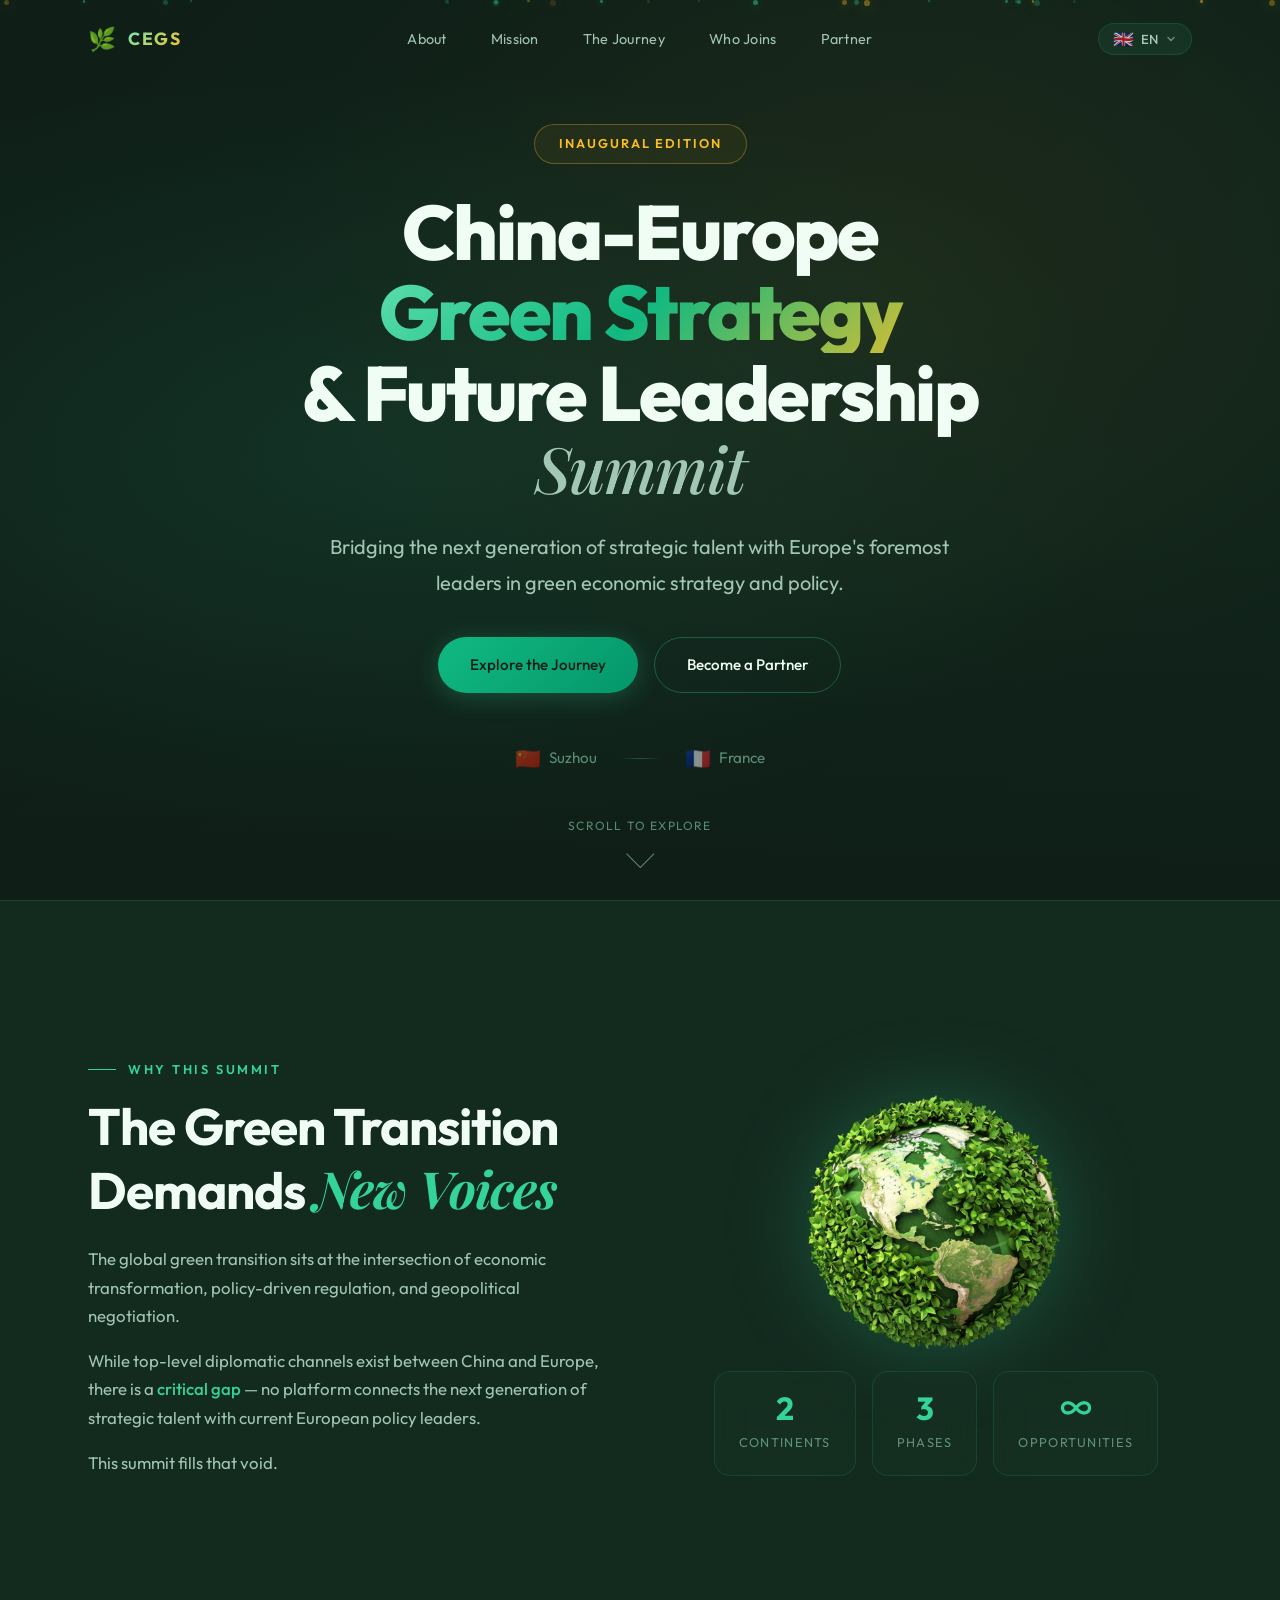
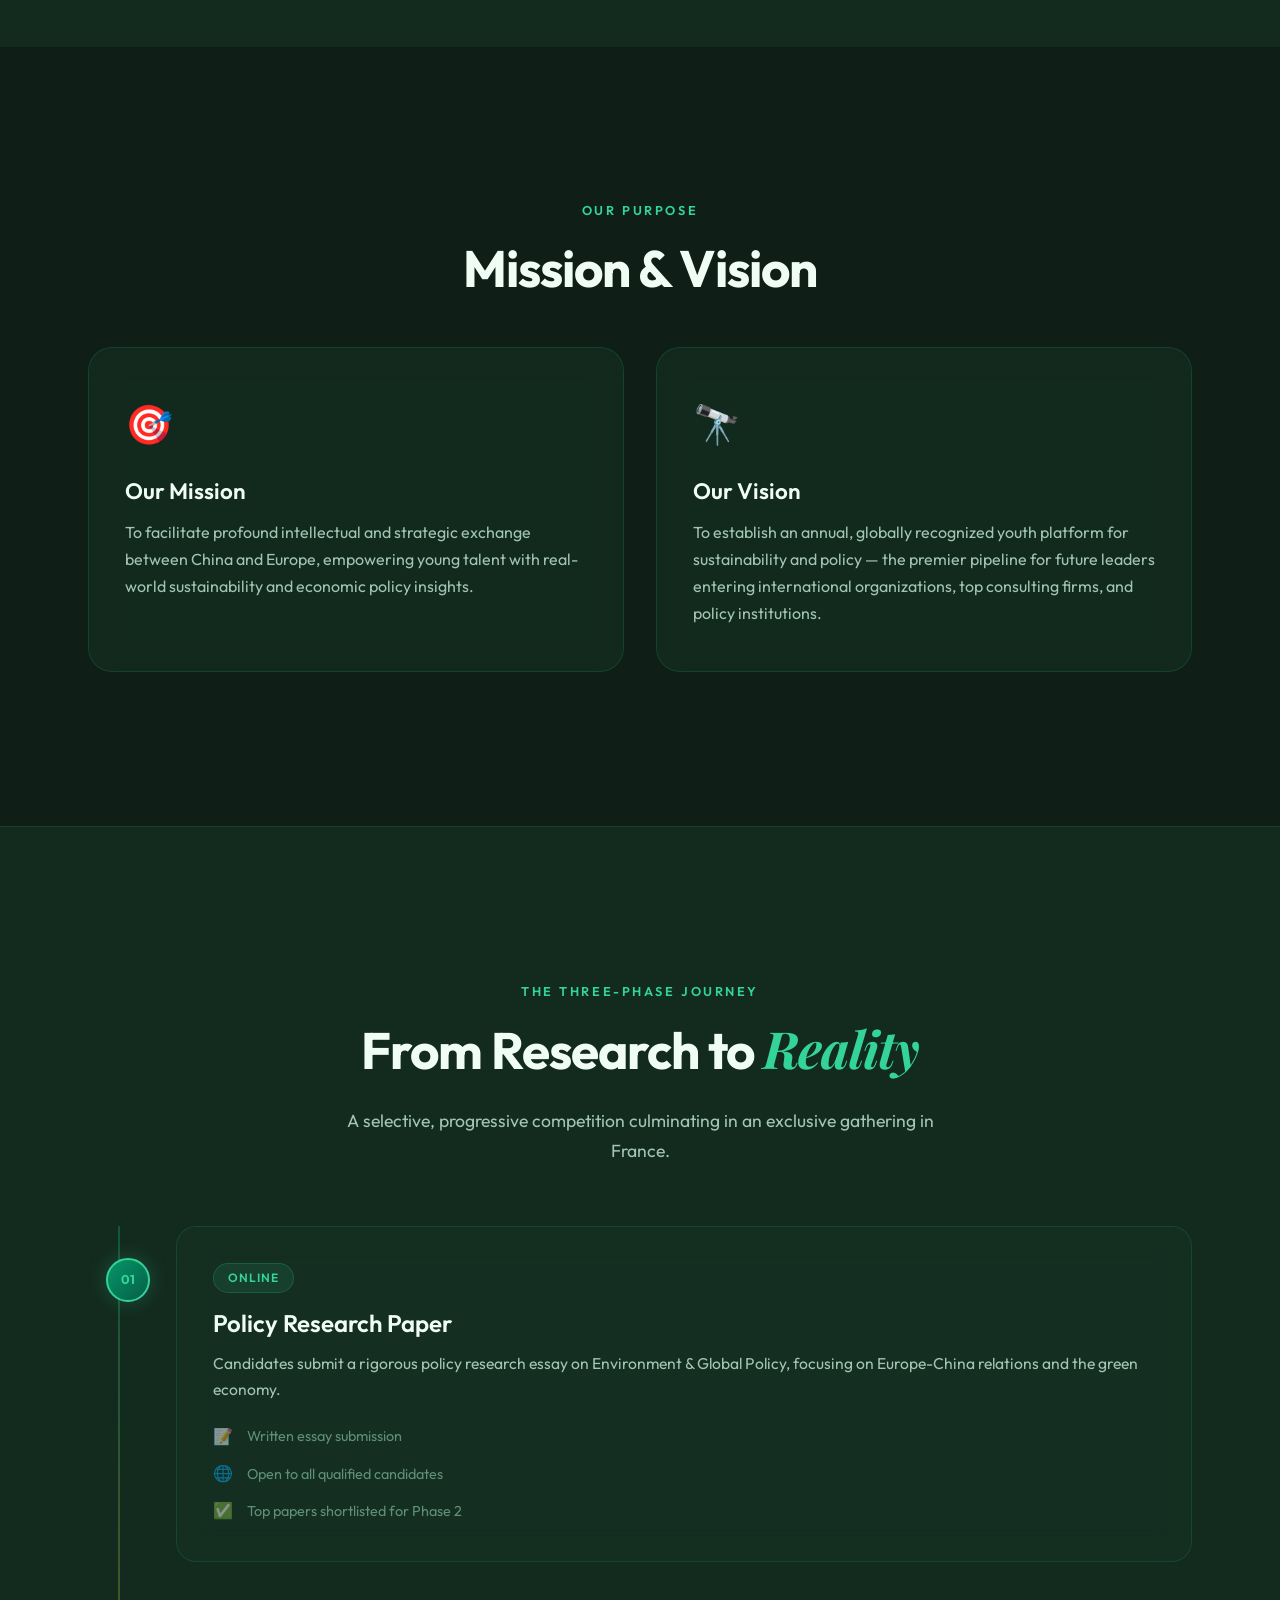
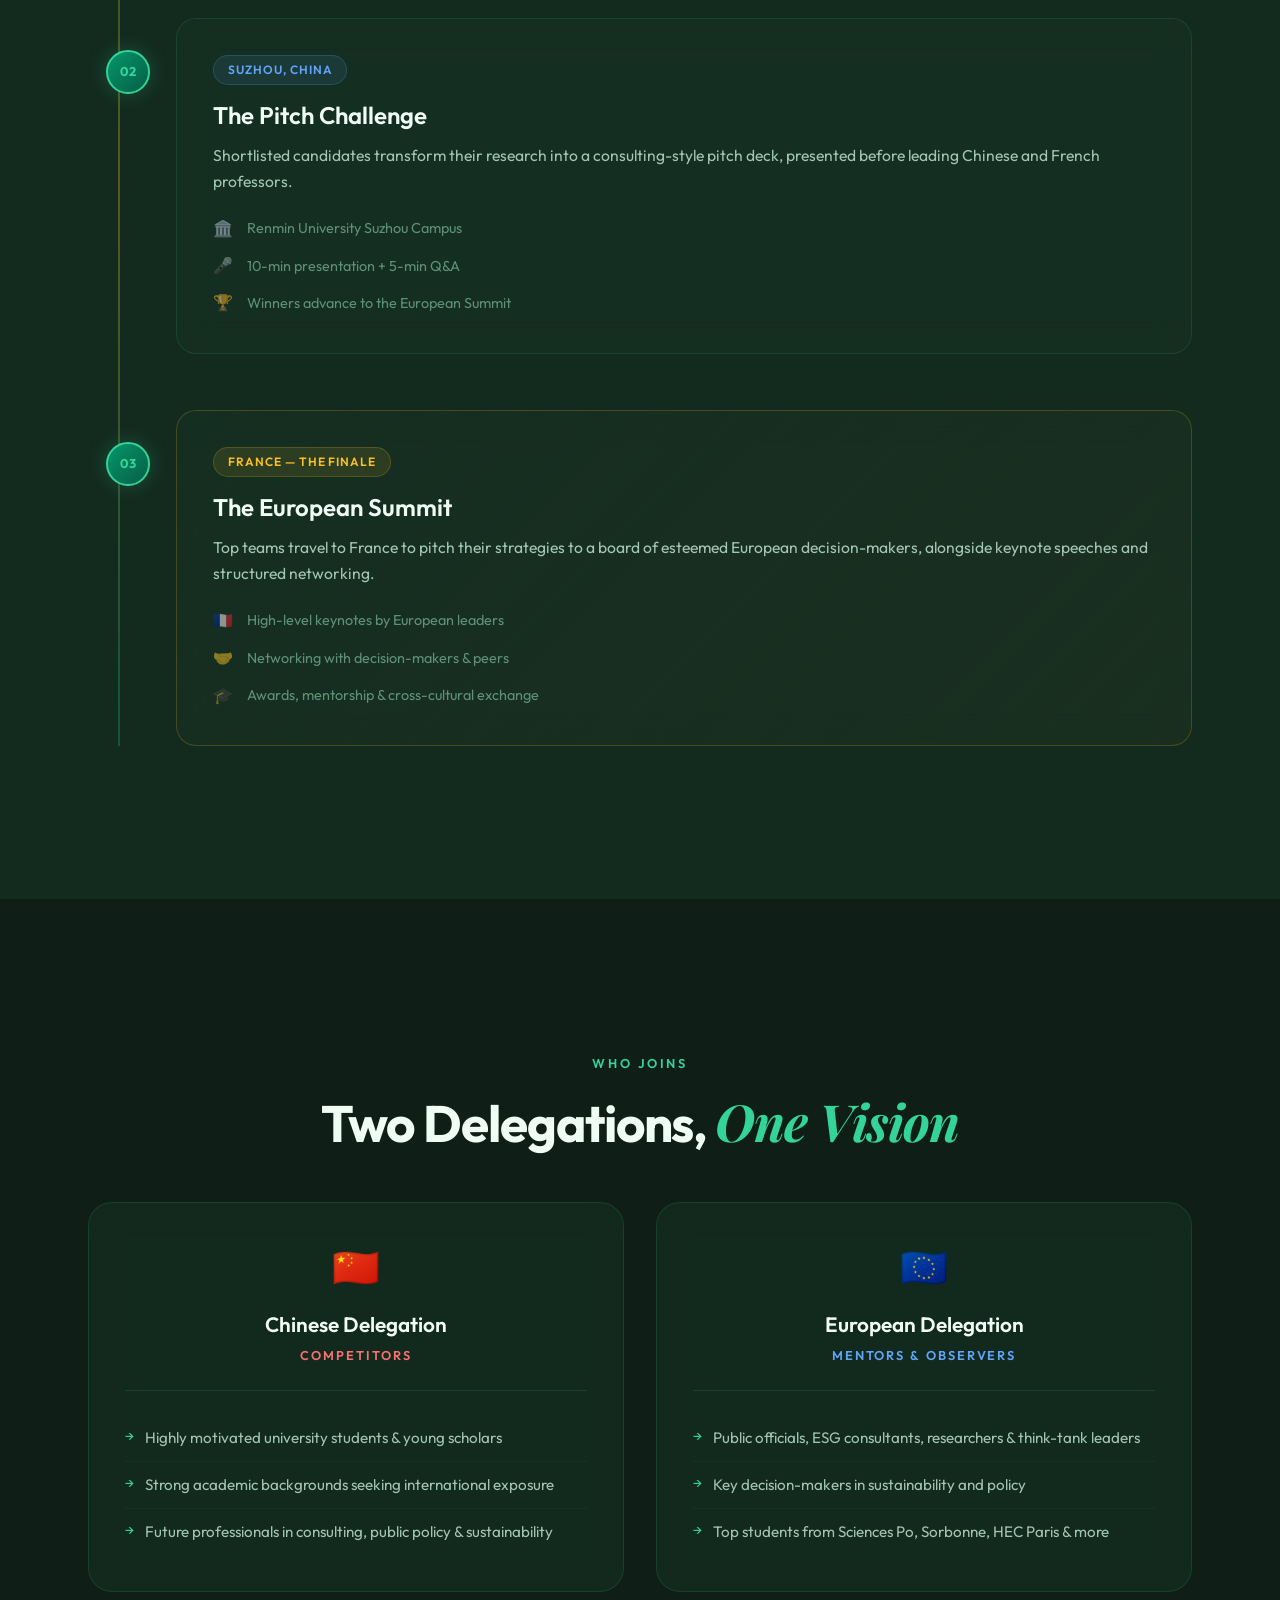
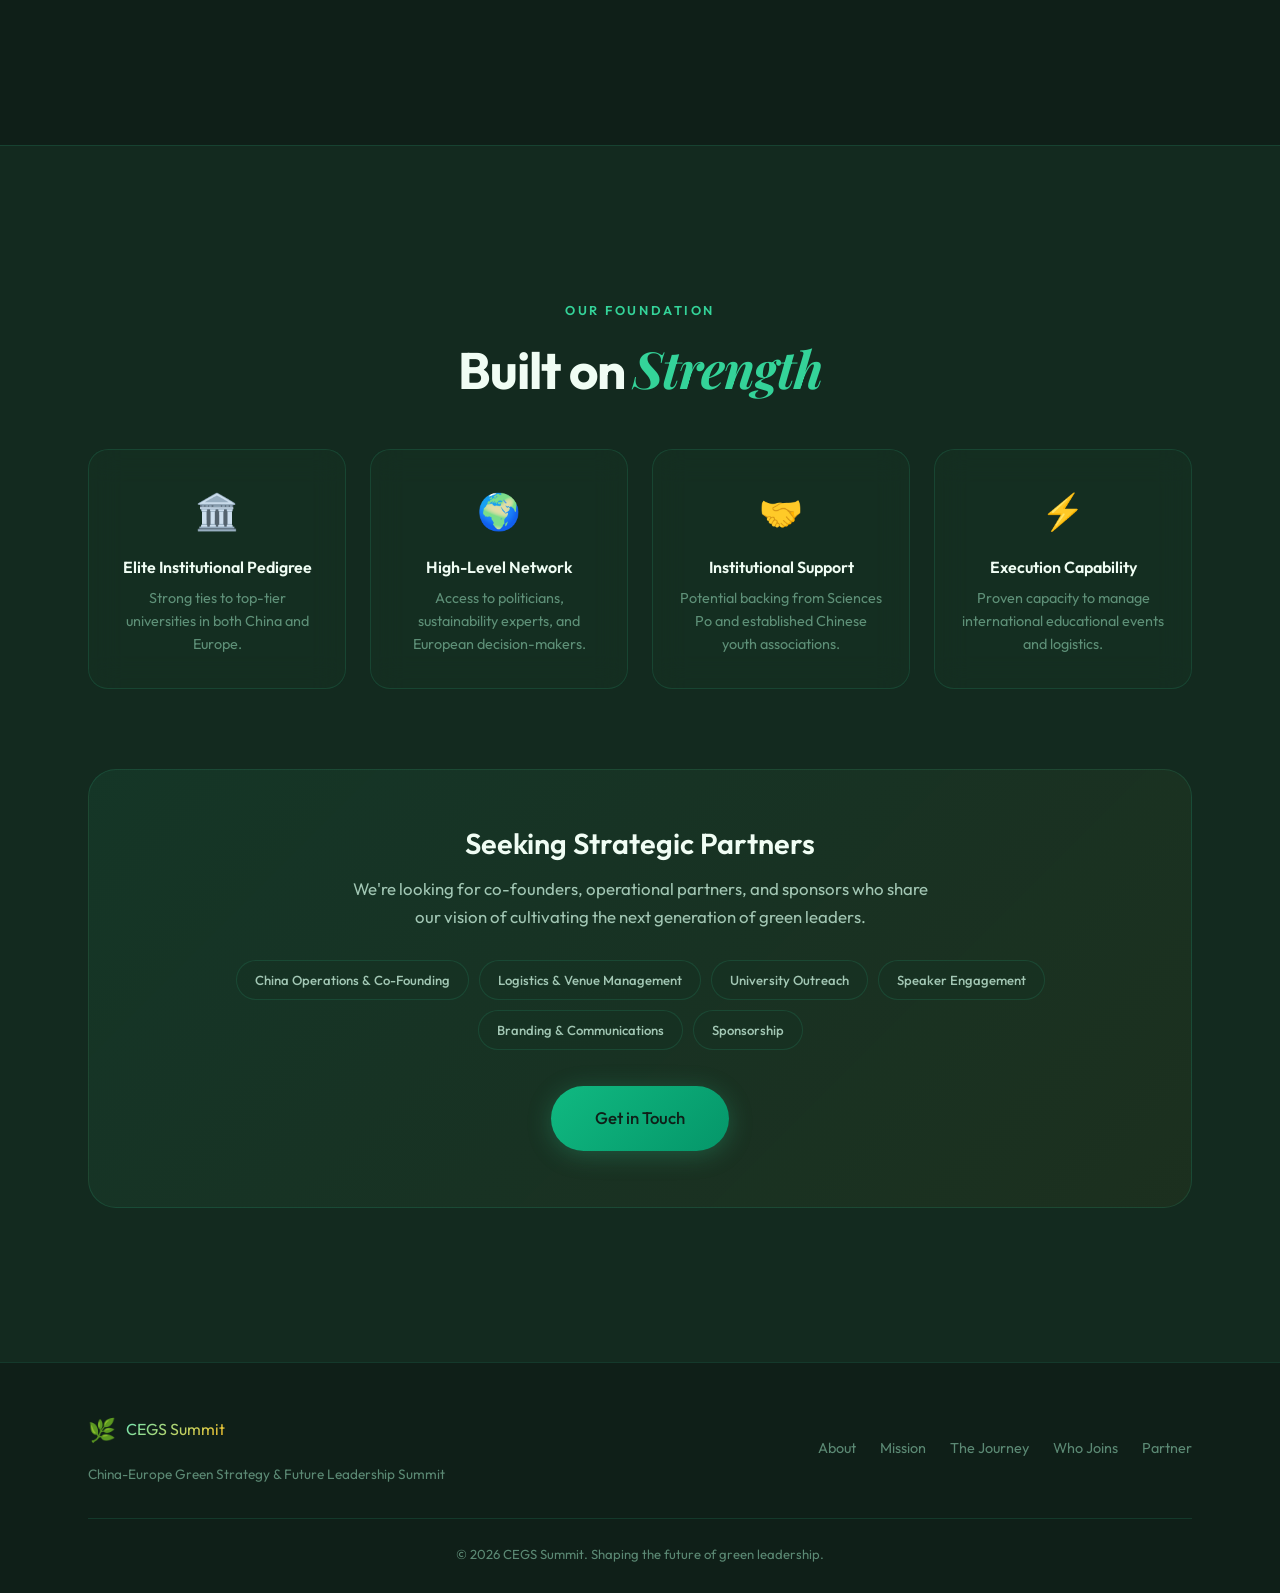
==== index.html @ c4c7848b "Add files via upload" ====
<!DOCTYPE html>
<html lang="en">
<head>
    <meta charset="UTF-8">
    <meta name="viewport" content="width=device-width, initial-scale=1.0">
    <title>China-Europe Green Strategy & Future Leadership Summit</title>
    <meta name="description" content="An exclusive, multi-stage platform bridging China's brightest young scholars with Europe's foremost leaders in green economic strategy and policy.">
    <meta name="keywords" content="China, Europe, Green Strategy, Sustainability, Leadership Summit, ESG, Policy, Youth">
    <link rel="preconnect" href="https://fonts.googleapis.com">
    <link rel="preconnect" href="https://fonts.gstatic.com" crossorigin>
    <link href="https://fonts.googleapis.com/css2?family=Outfit:wght@300;400;500;600;700;800&family=Playfair+Display:ital,wght@0,500;0,700;1,500&family=Noto+Sans+SC:wght@400;500;600;700&display=swap" rel="stylesheet">
    <link rel="stylesheet" href="styles.css">
</head>
<body>
    <!-- Navigation -->
    <nav id="navbar" class="navbar">
        <div class="nav-container">
            <a href="#hero" class="nav-logo">
                <span class="logo-icon">🌿</span>
                <span class="logo-text">CEGS</span>
            </a>
            <ul class="nav-links" id="navLinks">
                <li><a href="#about" class="nav-link" data-i18n="nav.about">About</a></li>
                <li><a href="#mission" class="nav-link" data-i18n="nav.mission">Mission</a></li>
                <li><a href="#journey" class="nav-link" data-i18n="nav.journey">The Journey</a></li>
                <li><a href="#audience" class="nav-link" data-i18n="nav.audience">Who Joins</a></li>
                <li><a href="#partner" class="nav-link" data-i18n="nav.partner">Partner</a></li>
            </ul>
            <div class="nav-right">
                <!-- Language Switcher -->
                <div class="lang-switcher" id="langSwitcher">
                    <button class="lang-current" id="langToggle" aria-label="Change language">
                        <span class="lang-flag" id="langFlag">🇬🇧</span>
                        <span class="lang-code" id="langCode">EN</span>
                        <svg class="lang-chevron" width="12" height="12" viewBox="0 0 12 12" fill="none">
                            <path d="M3 4.5L6 7.5L9 4.5" stroke="currentColor" stroke-width="1.5" stroke-linecap="round" stroke-linejoin="round"/>
                        </svg>
                    </button>
                    <div class="lang-dropdown" id="langDropdown">
                        <button class="lang-option active" data-lang="en">
                            <span class="lang-flag">🇬🇧</span>
                            <span>English</span>
                        </button>
                        <button class="lang-option" data-lang="zh">
                            <span class="lang-flag">🇨🇳</span>
                            <span>中文</span>
                        </button>
                        <button class="lang-option" data-lang="fr">
                            <span class="lang-flag">🇫🇷</span>
                            <span>Français</span>
                        </button>
                    </div>
                </div>
                <button class="nav-toggle" id="navToggle" aria-label="Toggle navigation">
                    <span></span>
                    <span></span>
                    <span></span>
                </button>
            </div>
        </div>
    </nav>

    <!-- Hero Section -->
    <section id="hero" class="hero">
        <div class="hero-bg-overlay"></div>
        <div class="hero-particles" id="heroParticles"></div>
        <div class="hero-content">
            <div class="hero-badge animate-in">
                <span data-i18n="hero.badge">Inaugural Edition</span>
            </div>
            <h1 class="hero-title animate-in">
                <span class="title-line" data-i18n="hero.t1">China-Europe</span>
                <span class="title-line accent" data-i18n="hero.t2">Green Strategy</span>
                <span class="title-line" data-i18n="hero.t3">&amp; Future Leadership</span>
                <span class="title-line italic" data-i18n="hero.t4">Summit</span>
            </h1>
            <p class="hero-subtitle animate-in" data-i18n="hero.subtitle">
                Bridging the next generation of strategic talent with Europe's foremost leaders in green economic strategy and policy.
            </p>
            <div class="hero-cta animate-in">
                <a href="#journey" class="btn btn-primary" data-i18n="hero.cta1">Explore the Journey</a>
                <a href="#partner" class="btn btn-outline" data-i18n="hero.cta2">Become a Partner</a>
            </div>
            <div class="hero-locations animate-in">
                <div class="location">
                    <span class="location-flag">🇨🇳</span>
                    <span data-i18n="hero.loc1">Suzhou</span>
                </div>
                <div class="location-divider"></div>
                <div class="location">
                    <span class="location-flag">🇫🇷</span>
                    <span data-i18n="hero.loc2">France</span>
                </div>
            </div>
        </div>
        <div class="hero-scroll">
            <span data-i18n="hero.scroll">Scroll to explore</span>
            <div class="scroll-arrow"></div>
        </div>
    </section>

    <!-- About Section -->
    <section id="about" class="section about">
        <div class="container">
            <div class="section-grid about-grid">
                <div class="about-text reveal-left">
                    <span class="section-label" data-i18n="about.label">Why This Summit</span>
                    <h2 class="section-title" data-i18n-html="about.title">The Green Transition Demands <em>New Voices</em></h2>
                    <p data-i18n="about.p1">The global green transition sits at the intersection of economic transformation, policy-driven regulation, and geopolitical negotiation.</p>
                    <p data-i18n-html="about.p2">While top-level diplomatic channels exist between China and Europe, there is a <strong>critical gap</strong> — no platform connects the next generation of strategic talent with current European policy leaders.</p>
                    <p data-i18n="about.p3">This summit fills that void.</p>
                </div>
                <div class="about-visual reveal-right">
                    <img src="globe.png" alt="Green globe illustration" class="about-globe" loading="lazy">
                    <div class="stat-cards">
                        <div class="stat-card">
                            <span class="stat-number" data-i18n="about.stat1.num">2</span>
                            <span class="stat-label" data-i18n="about.stat1.label">Continents</span>
                        </div>
                        <div class="stat-card">
                            <span class="stat-number" data-i18n="about.stat2.num">3</span>
                            <span class="stat-label" data-i18n="about.stat2.label">Phases</span>
                        </div>
                        <div class="stat-card">
                            <span class="stat-number" data-i18n="about.stat3.num">∞</span>
                            <span class="stat-label" data-i18n="about.stat3.label">Opportunities</span>
                        </div>
                    </div>
                </div>
            </div>
        </div>
    </section>

    <!-- Mission Section -->
    <section id="mission" class="section mission">
        <div class="container">
            <div class="mission-content reveal-up">
                <span class="section-label center" data-i18n="mission.label">Our Purpose</span>
                <h2 class="section-title center" data-i18n="mission.title">Mission &amp; Vision</h2>
                <div class="mission-cards">
                    <div class="mission-card">
                        <div class="mission-icon">🎯</div>
                        <h3 data-i18n="mission.card1.h">Our Mission</h3>
                        <p data-i18n="mission.card1.p">To facilitate profound intellectual and strategic exchange between China and Europe, empowering young talent with real-world sustainability and economic policy insights.</p>
                    </div>
                    <div class="mission-card">
                        <div class="mission-icon">🔭</div>
                        <h3 data-i18n="mission.card2.h">Our Vision</h3>
                        <p data-i18n="mission.card2.p">To establish an annual, globally recognized youth platform for sustainability and policy — the premier pipeline for future leaders entering international organizations, top consulting firms, and policy institutions.</p>
                    </div>
                </div>
            </div>
        </div>
    </section>

    <!-- Journey / Phases Section -->
    <section id="journey" class="section journey">
        <div class="container">
            <span class="section-label center" data-i18n="journey.label">The Three-Phase Journey</span>
            <h2 class="section-title center" data-i18n-html="journey.title">From Research to <em>Reality</em></h2>
            <p class="section-subtitle center" data-i18n="journey.subtitle">A selective, progressive competition culminating in an exclusive gathering in France.</p>

            <div class="timeline">
                <!-- Phase 1 -->
                <div class="timeline-item reveal-left">
                    <div class="timeline-marker">
                        <span class="phase-number">01</span>
                    </div>
                    <div class="timeline-card">
                        <div class="phase-tag online" data-i18n="phase1.tag">Online</div>
                        <h3 data-i18n="phase1.h">Policy Research Paper</h3>
                        <p data-i18n="phase1.p">Candidates submit a rigorous policy research essay on Environment & Global Policy, focusing on Europe-China relations and the green economy.</p>
                        <div class="phase-details">
                            <div class="detail">
                                <span class="detail-icon">📝</span>
                                <span data-i18n="phase1.d1">Written essay submission</span>
                            </div>
                            <div class="detail">
                                <span class="detail-icon">🌐</span>
                                <span data-i18n="phase1.d2">Open to all qualified candidates</span>
                            </div>
                            <div class="detail">
                                <span class="detail-icon">✅</span>
                                <span data-i18n="phase1.d3">Top papers shortlisted for Phase 2</span>
                            </div>
                        </div>
                    </div>
                </div>

                <!-- Phase 2 -->
                <div class="timeline-item reveal-right">
                    <div class="timeline-marker">
                        <span class="phase-number">02</span>
                    </div>
                    <div class="timeline-card">
                        <div class="phase-tag onsite" data-i18n="phase2.tag">Suzhou, China</div>
                        <h3 data-i18n="phase2.h">The Pitch Challenge</h3>
                        <p data-i18n="phase2.p">Shortlisted candidates transform their research into a consulting-style pitch deck, presented before leading Chinese and French professors.</p>
                        <div class="phase-details">
                            <div class="detail">
                                <span class="detail-icon">🏛️</span>
                                <span data-i18n="phase2.d1">Renmin University Suzhou Campus</span>
                            </div>
                            <div class="detail">
                                <span class="detail-icon">🎤</span>
                                <span data-i18n="phase2.d2">10-min presentation + 5-min Q&A</span>
                            </div>
                            <div class="detail">
                                <span class="detail-icon">🏆</span>
                                <span data-i18n="phase2.d3">Winners advance to the European Summit</span>
                            </div>
                        </div>
                    </div>
                </div>

                <!-- Phase 3 -->
                <div class="timeline-item reveal-left">
                    <div class="timeline-marker">
                        <span class="phase-number">03</span>
                    </div>
                    <div class="timeline-card featured">
                        <div class="phase-tag finale" data-i18n="phase3.tag">France — The Finale</div>
                        <h3 data-i18n="phase3.h">The European Summit</h3>
                        <p data-i18n="phase3.p">Top teams travel to France to pitch their strategies to a board of esteemed European decision-makers, alongside keynote speeches and structured networking.</p>
                        <div class="phase-details">
                            <div class="detail">
                                <span class="detail-icon">🇫🇷</span>
                                <span data-i18n="phase3.d1">High-level keynotes by European leaders</span>
                            </div>
                            <div class="detail">
                                <span class="detail-icon">🤝</span>
                                <span data-i18n="phase3.d2">Networking with decision-makers & peers</span>
                            </div>
                            <div class="detail">
                                <span class="detail-icon">🎓</span>
                                <span data-i18n="phase3.d3">Awards, mentorship & cross-cultural exchange</span>
                            </div>
                        </div>
                    </div>
                </div>
            </div>
        </div>
    </section>

    <!-- Audience Section -->
    <section id="audience" class="section audience">
        <div class="container">
            <span class="section-label center" data-i18n="audience.label">Who Joins</span>
            <h2 class="section-title center" data-i18n-html="audience.title">Two Delegations, <em>One Vision</em></h2>

            <div class="audience-grid">
                <div class="audience-card reveal-left">
                    <div class="audience-header china">
                        <span class="audience-flag">🇨🇳</span>
                        <h3 data-i18n="aud.cn.h">Chinese Delegation</h3>
                        <span class="audience-role" data-i18n="aud.cn.role">Competitors</span>
                    </div>
                    <ul class="audience-list">
                        <li data-i18n="aud.cn.l1">Highly motivated university students & young scholars</li>
                        <li data-i18n="aud.cn.l2">Strong academic backgrounds seeking international exposure</li>
                        <li data-i18n="aud.cn.l3">Future professionals in consulting, public policy & sustainability</li>
                    </ul>
                </div>
                <div class="audience-card reveal-right">
                    <div class="audience-header europe">
                        <span class="audience-flag">🇪🇺</span>
                        <h3 data-i18n="aud.eu.h">European Delegation</h3>
                        <span class="audience-role" data-i18n="aud.eu.role">Mentors & Observers</span>
                    </div>
                    <ul class="audience-list">
                        <li data-i18n="aud.eu.l1">Public officials, ESG consultants, researchers & think-tank leaders</li>
                        <li data-i18n="aud.eu.l2">Key decision-makers in sustainability and policy</li>
                        <li data-i18n="aud.eu.l3">Top students from Sciences Po, Sorbonne, HEC Paris & more</li>
                    </ul>
                </div>
            </div>
        </div>
    </section>

    <!-- Strengths / Partner Section -->
    <section id="partner" class="section partner">
        <div class="container">
            <span class="section-label center" data-i18n="partner.label">Our Foundation</span>
            <h2 class="section-title center" data-i18n-html="partner.title">Built on <em>Strength</em></h2>

            <div class="strengths-grid reveal-up">
                <div class="strength-item">
                    <div class="strength-icon">🏛️</div>
                    <h4 data-i18n="str1.h">Elite Institutional Pedigree</h4>
                    <p data-i18n="str1.p">Strong ties to top-tier universities in both China and Europe.</p>
                </div>
                <div class="strength-item">
                    <div class="strength-icon">🌍</div>
                    <h4 data-i18n="str2.h">High-Level Network</h4>
                    <p data-i18n="str2.p">Access to politicians, sustainability experts, and European decision-makers.</p>
                </div>
                <div class="strength-item">
                    <div class="strength-icon">🤝</div>
                    <h4 data-i18n="str3.h">Institutional Support</h4>
                    <p data-i18n="str3.p">Potential backing from Sciences Po and established Chinese youth associations.</p>
                </div>
                <div class="strength-item">
                    <div class="strength-icon">⚡</div>
                    <h4 data-i18n="str4.h">Execution Capability</h4>
                    <p data-i18n="str4.p">Proven capacity to manage international educational events and logistics.</p>
                </div>
            </div>

            <div class="cta-block reveal-up">
                <h3 data-i18n="cta.h">Seeking Strategic Partners</h3>
                <p data-i18n="cta.p">We're looking for co-founders, operational partners, and sponsors who share our vision of cultivating the next generation of green leaders.</p>
                <div class="partner-needs">
                    <span class="need-tag" data-i18n="cta.tag1">China Operations & Co-Founding</span>
                    <span class="need-tag" data-i18n="cta.tag2">Logistics & Venue Management</span>
                    <span class="need-tag" data-i18n="cta.tag3">University Outreach</span>
                    <span class="need-tag" data-i18n="cta.tag4">Speaker Engagement</span>
                    <span class="need-tag" data-i18n="cta.tag5">Branding & Communications</span>
                    <span class="need-tag" data-i18n="cta.tag6">Sponsorship</span>
                </div>
                <a href="mailto:contact@cegs-summit.org" class="btn btn-primary btn-large" data-i18n="cta.btn">Get in Touch</a>
            </div>
        </div>
    </section>

    <!-- Footer -->
    <footer class="footer">
        <div class="container">
            <div class="footer-content">
                <div class="footer-brand">
                    <span class="logo-icon">🌿</span>
                    <span class="logo-text">CEGS Summit</span>
                    <p class="footer-tagline" data-i18n="footer.tagline">China-Europe Green Strategy &amp; Future Leadership Summit</p>
                </div>
                <div class="footer-links">
                    <a href="#about" data-i18n="nav.about">About</a>
                    <a href="#mission" data-i18n="nav.mission">Mission</a>
                    <a href="#journey" data-i18n="nav.journey">Journey</a>
                    <a href="#audience" data-i18n="nav.audience">Who Joins</a>
                    <a href="#partner" data-i18n="nav.partner">Partner</a>
                </div>
            </div>
            <div class="footer-bottom">
                <p data-i18n="footer.copy">&copy; 2026 CEGS Summit. Shaping the future of green leadership.</p>
            </div>
        </div>
    </footer>

    <script src="translations.js"></script>
    <script src="script.js"></script>
</body>
</html>
---- styles.css ----
/* ===================================================================
   China-Europe Green Strategy & Future Leadership Summit
   Premium One-Page Website Stylesheet
   =================================================================== */

/* --- CSS Custom Properties --- */
:root {
    /* Color Palette — Lighter, warmer greens */
    --bg-primary: #0f1f18;
    --bg-secondary: #132a1f;
    --bg-card: rgba(22, 50, 36, 0.55);
    --bg-card-hover: rgba(30, 64, 46, 0.7);
    --bg-glass: rgba(28, 56, 40, 0.4);

    --green-50: #ecfdf5;
    --green-100: #d1fae5;
    --green-200: #a7f3d0;
    --green-300: #6ee7b7;
    --green-400: #34d399;
    --green-500: #10b981;
    --green-600: #059669;
    --green-700: #047857;
    --green-800: #065f46;
    --green-900: #064e3b;

    --gold-300: #fcd34d;
    --gold-400: #fbbf24;
    --gold-500: #f59e0b;

    --text-primary: #f0fdf4;
    --text-secondary: rgba(209, 250, 229, 0.75);
    --text-muted: rgba(167, 243, 208, 0.5);

    --accent: #34d399;
    --accent-glow: rgba(52, 211, 153, 0.25);
    --gold: #fbbf24;
    --gold-glow: rgba(251, 191, 36, 0.15);

    /* Borders */
    --border: rgba(52, 211, 153, 0.14);
    --border-hover: rgba(52, 211, 153, 0.32);

    /* Spacing */
    --section-padding: clamp(80px, 12vw, 160px);

    /* Transitions */
    --ease-out: cubic-bezier(0.16, 1, 0.3, 1);
    --ease-spring: cubic-bezier(0.34, 1.56, 0.64, 1);
}

/* --- Reset & Base --- */
*,
*::before,
*::after {
    margin: 0;
    padding: 0;
    box-sizing: border-box;
}

html {
    scroll-behavior: smooth;
    scroll-padding-top: 80px;
}

body {
    font-family: 'Outfit', 'Noto Sans SC', -apple-system, BlinkMacSystemFont, sans-serif;
    background: var(--bg-primary);
    color: var(--text-primary);
    line-height: 1.7;
    overflow-x: hidden;
    -webkit-font-smoothing: antialiased;
    -moz-osx-font-smoothing: grayscale;
}

/* Chinese text adjustments */
body[data-lang="zh"] {
    line-height: 1.9;
    letter-spacing: 0.02em;
}

.container {
    max-width: 1200px;
    margin: 0 auto;
    padding: 0 clamp(20px, 5vw, 48px);
}

img {
    max-width: 100%;
    height: auto;
}

a {
    color: inherit;
    text-decoration: none;
}

/* --- Typography --- */
h1, h2, h3, h4, h5 {
    font-weight: 600;
    line-height: 1.2;
}

em {
    font-family: 'Playfair Display', serif;
    font-style: italic;
    color: var(--accent);
}

.section-label {
    display: inline-block;
    font-size: 0.8rem;
    font-weight: 600;
    letter-spacing: 0.2em;
    text-transform: uppercase;
    color: var(--accent);
    margin-bottom: 16px;
    position: relative;
    padding-left: 40px;
}

.section-label::before {
    content: '';
    position: absolute;
    left: 0;
    top: 50%;
    width: 28px;
    height: 1px;
    background: var(--accent);
}

.section-label.center {
    display: block;
    text-align: center;
    padding-left: 0;
}

.section-label.center::before {
    display: none;
}

.section-title {
    font-size: clamp(2rem, 4.5vw, 3.2rem);
    font-weight: 700;
    margin-bottom: 24px;
    letter-spacing: -0.02em;
}

.section-title.center {
    text-align: center;
}

.section-subtitle {
    font-size: 1.1rem;
    color: var(--text-secondary);
    max-width: 600px;
}

.section-subtitle.center {
    text-align: center;
    margin: 0 auto 60px;
}

/* --- Buttons --- */
.btn {
    display: inline-flex;
    align-items: center;
    gap: 8px;
    padding: 14px 32px;
    font-family: 'Outfit', 'Noto Sans SC', sans-serif;
    font-size: 0.95rem;
    font-weight: 500;
    border-radius: 50px;
    cursor: pointer;
    transition: all 0.4s var(--ease-out);
    border: none;
    text-decoration: none;
    position: relative;
    overflow: hidden;
}

.btn-primary {
    background: linear-gradient(135deg, var(--green-500), var(--green-600));
    color: var(--bg-primary);
    box-shadow: 0 4px 24px var(--accent-glow);
}

.btn-primary:hover {
    transform: translateY(-2px);
    box-shadow: 0 8px 40px var(--accent-glow);
}

.btn-outline {
    background: transparent;
    color: var(--text-primary);
    border: 1px solid var(--border-hover);
}

.btn-outline:hover {
    background: var(--bg-glass);
    border-color: var(--accent);
    transform: translateY(-2px);
}

.btn-large {
    padding: 18px 44px;
    font-size: 1.05rem;
}

/* --- Navigation --- */
.navbar {
    position: fixed;
    top: 0;
    left: 0;
    right: 0;
    z-index: 1000;
    padding: 20px 0;
    transition: all 0.4s var(--ease-out);
}

.navbar.scrolled {
    padding: 12px 0;
    background: rgba(15, 31, 24, 0.88);
    backdrop-filter: blur(20px) saturate(1.5);
    -webkit-backdrop-filter: blur(20px) saturate(1.5);
    border-bottom: 1px solid var(--border);
}

.nav-container {
    max-width: 1200px;
    margin: 0 auto;
    padding: 0 clamp(20px, 5vw, 48px);
    display: flex;
    align-items: center;
    justify-content: space-between;
}

.nav-logo {
    display: flex;
    align-items: center;
    gap: 10px;
    font-weight: 700;
    font-size: 1.1rem;
    letter-spacing: 0.1em;
    z-index: 1001;
}

.logo-icon {
    font-size: 1.4rem;
}

.logo-text {
    background: linear-gradient(135deg, var(--green-300), var(--gold-400));
    -webkit-background-clip: text;
    -webkit-text-fill-color: transparent;
    background-clip: text;
}

.nav-links {
    display: flex;
    list-style: none;
    gap: 8px;
}

.nav-link {
    padding: 8px 18px;
    font-size: 0.9rem;
    font-weight: 400;
    color: var(--text-secondary);
    border-radius: 50px;
    transition: all 0.3s var(--ease-out);
    letter-spacing: 0.02em;
}

.nav-link:hover {
    color: var(--text-primary);
    background: var(--bg-glass);
}

.nav-right {
    display: flex;
    align-items: center;
    gap: 12px;
    z-index: 1001;
}

.nav-toggle {
    display: none;
    flex-direction: column;
    gap: 5px;
    background: none;
    border: none;
    cursor: pointer;
    padding: 8px;
}

.nav-toggle span {
    width: 24px;
    height: 2px;
    background: var(--text-primary);
    border-radius: 2px;
    transition: all 0.3s var(--ease-out);
}

/* --- Language Switcher --- */
.lang-switcher {
    position: relative;
}

.lang-current {
    display: flex;
    align-items: center;
    gap: 6px;
    padding: 7px 14px;
    background: rgba(52, 211, 153, 0.08);
    border: 1px solid var(--border);
    border-radius: 50px;
    color: var(--text-secondary);
    font-family: 'Outfit', sans-serif;
    font-size: 0.82rem;
    font-weight: 500;
    cursor: pointer;
    transition: all 0.3s var(--ease-out);
    letter-spacing: 0.05em;
}

.lang-current:hover {
    border-color: var(--border-hover);
    background: rgba(52, 211, 153, 0.12);
    color: var(--text-primary);
}

.lang-flag {
    font-size: 1.05rem;
    line-height: 1;
}

.lang-chevron {
    transition: transform 0.3s var(--ease-out);
    opacity: 0.6;
}

.lang-switcher.open .lang-chevron {
    transform: rotate(180deg);
}

.lang-dropdown {
    position: absolute;
    top: calc(100% + 8px);
    right: 0;
    min-width: 160px;
    background: rgba(19, 42, 31, 0.95);
    backdrop-filter: blur(20px);
    -webkit-backdrop-filter: blur(20px);
    border: 1px solid var(--border);
    border-radius: 14px;
    padding: 6px;
    opacity: 0;
    visibility: hidden;
    transform: translateY(-8px) scale(0.96);
    transition: all 0.25s var(--ease-out);
    box-shadow: 0 16px 48px rgba(0, 0, 0, 0.3);
}

.lang-switcher.open .lang-dropdown {
    opacity: 1;
    visibility: visible;
    transform: translateY(0) scale(1);
}

.lang-option {
    display: flex;
    align-items: center;
    gap: 10px;
    width: 100%;
    padding: 10px 14px;
    background: none;
    border: none;
    border-radius: 10px;
    color: var(--text-secondary);
    font-family: 'Outfit', 'Noto Sans SC', sans-serif;
    font-size: 0.9rem;
    cursor: pointer;
    transition: all 0.2s;
    text-align: left;
}

.lang-option:hover {
    background: rgba(52, 211, 153, 0.1);
    color: var(--text-primary);
}

.lang-option.active {
    background: rgba(52, 211, 153, 0.15);
    color: var(--accent);
    font-weight: 500;
}

.lang-option .lang-flag {
    font-size: 1.15rem;
}

/* --- Hero Section --- */
.hero {
    position: relative;
    min-height: 100vh;
    display: flex;
    align-items: center;
    justify-content: center;
    overflow: hidden;
    background: var(--bg-primary);
}

.hero-bg-overlay {
    position: absolute;
    inset: 0;
    background:
        url('hero-bg.png') center/cover no-repeat,
        linear-gradient(135deg, var(--bg-primary), var(--bg-secondary));
    opacity: 0.55;
}

.hero-bg-overlay::after {
    content: '';
    position: absolute;
    inset: 0;
    background:
        radial-gradient(ellipse at 30% 50%, rgba(52, 211, 153, 0.18), transparent 60%),
        radial-gradient(ellipse at 70% 30%, rgba(251, 191, 36, 0.1), transparent 50%),
        linear-gradient(180deg, transparent 60%, var(--bg-primary) 100%);
}

.hero-particles {
    position: absolute;
    inset: 0;
    pointer-events: none;
}

.hero-content {
    position: relative;
    z-index: 2;
    text-align: center;
    max-width: 900px;
    padding: 0 24px;
}

.hero-badge {
    display: inline-block;
    margin-bottom: 28px;
}

.hero-badge span {
    display: inline-block;
    padding: 8px 24px;
    font-size: 0.8rem;
    font-weight: 600;
    letter-spacing: 0.15em;
    text-transform: uppercase;
    color: var(--gold-400);
    border: 1px solid rgba(251, 191, 36, 0.3);
    border-radius: 50px;
    background: rgba(251, 191, 36, 0.06);
}

.hero-title {
    margin-bottom: 28px;
}

.title-line {
    display: block;
    font-size: clamp(2.4rem, 6vw, 4.8rem);
    font-weight: 800;
    letter-spacing: -0.03em;
    line-height: 1.05;
}

.title-line.accent {
    background: linear-gradient(135deg, var(--green-300), var(--green-500), var(--gold-400));
    -webkit-background-clip: text;
    -webkit-text-fill-color: transparent;
    background-clip: text;
}

.title-line.italic {
    font-family: 'Playfair Display', serif;
    font-weight: 500;
    font-style: italic;
    font-size: clamp(2rem, 5vw, 4rem);
    color: var(--text-secondary);
    -webkit-text-fill-color: var(--text-secondary);
}

.hero-subtitle {
    font-size: clamp(1rem, 2vw, 1.25rem);
    color: var(--text-secondary);
    max-width: 650px;
    margin: 0 auto 36px;
    line-height: 1.8;
}

.hero-cta {
    display: flex;
    gap: 16px;
    justify-content: center;
    flex-wrap: wrap;
    margin-bottom: 48px;
}

.hero-locations {
    display: flex;
    align-items: center;
    justify-content: center;
    gap: 24px;
}

.location {
    display: flex;
    align-items: center;
    gap: 8px;
    font-size: 0.95rem;
    color: var(--text-muted);
    font-weight: 400;
}

.location-flag {
    font-size: 1.3rem;
}

.location-divider {
    width: 40px;
    height: 1px;
    background: linear-gradient(90deg, transparent, var(--border-hover), transparent);
}

.hero-scroll {
    position: absolute;
    bottom: 36px;
    left: 50%;
    transform: translateX(-50%);
    display: flex;
    flex-direction: column;
    align-items: center;
    gap: 8px;
    color: var(--text-muted);
    font-size: 0.75rem;
    letter-spacing: 0.1em;
    text-transform: uppercase;
    animation: float 3s ease-in-out infinite;
}

.scroll-arrow {
    width: 20px;
    height: 20px;
    border-right: 1.5px solid var(--text-muted);
    border-bottom: 1.5px solid var(--text-muted);
    transform: rotate(45deg);
}

@keyframes float {
    0%, 100% { transform: translateX(-50%) translateY(0); }
    50% { transform: translateX(-50%) translateY(8px); }
}

/* --- Animate In (Hero elements) --- */
.animate-in {
    opacity: 0;
    transform: translateY(30px);
    animation: fadeUp 0.8s var(--ease-out) forwards;
}

.animate-in:nth-child(1) { animation-delay: 0.3s; }
.animate-in:nth-child(2) { animation-delay: 0.5s; }
.animate-in:nth-child(3) { animation-delay: 0.7s; }
.animate-in:nth-child(4) { animation-delay: 0.9s; }
.animate-in:nth-child(5) { animation-delay: 1.1s; }

@keyframes fadeUp {
    to {
        opacity: 1;
        transform: translateY(0);
    }
}

/* --- Sections --- */
.section {
    padding: var(--section-padding) 0;
    position: relative;
}

/* --- About Section --- */
.about {
    background: var(--bg-secondary);
    border-top: 1px solid var(--border);
}

.about-grid {
    display: grid;
    grid-template-columns: 1fr 1fr;
    gap: 80px;
    align-items: center;
}

.about-text p {
    color: var(--text-secondary);
    margin-bottom: 16px;
    font-size: 1.05rem;
}

.about-text p strong {
    color: var(--accent);
    font-weight: 500;
}

.about-visual {
    position: relative;
    display: flex;
    flex-direction: column;
    align-items: center;
}

.about-globe {
    width: 320px;
    height: 320px;
    object-fit: contain;
    animation: slowSpin 60s linear infinite;
    filter: drop-shadow(0 0 40px var(--accent-glow));
}

@keyframes slowSpin {
    to { transform: rotate(360deg); }
}

.stat-cards {
    display: flex;
    gap: 16px;
    margin-top: -20px;
    position: relative;
    z-index: 2;
}

.stat-card {
    background: var(--bg-card);
    backdrop-filter: blur(16px);
    -webkit-backdrop-filter: blur(16px);
    border: 1px solid var(--border);
    border-radius: 16px;
    padding: 20px 24px;
    text-align: center;
    transition: all 0.4s var(--ease-out);
}

.stat-card:hover {
    background: var(--bg-card-hover);
    border-color: var(--border-hover);
    transform: translateY(-4px);
}

.stat-number {
    display: block;
    font-size: 2rem;
    font-weight: 700;
    color: var(--accent);
    line-height: 1;
    margin-bottom: 4px;
}

.stat-label {
    font-size: 0.8rem;
    color: var(--text-muted);
    text-transform: uppercase;
    letter-spacing: 0.1em;
}

/* --- Mission Section --- */
.mission {
    background: var(--bg-primary);
}

.mission-cards {
    display: grid;
    grid-template-columns: 1fr 1fr;
    gap: 32px;
    margin-top: 48px;
}

.mission-card {
    background: var(--bg-card);
    backdrop-filter: blur(16px);
    -webkit-backdrop-filter: blur(16px);
    border: 1px solid var(--border);
    border-radius: 24px;
    padding: 44px 36px;
    transition: all 0.5s var(--ease-out);
    position: relative;
    overflow: hidden;
}

.mission-card::before {
    content: '';
    position: absolute;
    top: 0;
    left: 0;
    right: 0;
    height: 3px;
    background: linear-gradient(90deg, var(--green-500), var(--gold-400));
    opacity: 0;
    transition: opacity 0.4s;
}

.mission-card:hover {
    background: var(--bg-card-hover);
    border-color: var(--border-hover);
    transform: translateY(-6px);
}

.mission-card:hover::before {
    opacity: 1;
}

.mission-icon {
    font-size: 2.4rem;
    margin-bottom: 20px;
}

.mission-card h3 {
    font-size: 1.4rem;
    margin-bottom: 14px;
    color: var(--text-primary);
}

.mission-card p {
    color: var(--text-secondary);
    font-size: 1rem;
    line-height: 1.7;
}

/* --- Journey / Timeline Section --- */
.journey {
    background: var(--bg-secondary);
    border-top: 1px solid var(--border);
}

.timeline {
    position: relative;
    margin-top: 40px;
    padding-left: 40px;
}

.timeline::before {
    content: '';
    position: absolute;
    left: 30px;
    top: 0;
    bottom: 0;
    width: 2px;
    background: linear-gradient(180deg, var(--green-500), var(--gold-400), var(--green-500));
    opacity: 0.3;
}

.timeline-item {
    position: relative;
    margin-bottom: 56px;
    padding-left: 48px;
}

.timeline-item:last-child {
    margin-bottom: 0;
}

.timeline-marker {
    position: absolute;
    left: -22px;
    top: 32px;
    width: 44px;
    height: 44px;
    border-radius: 50%;
    background: linear-gradient(135deg, var(--green-600), var(--green-800));
    border: 2px solid var(--accent);
    display: flex;
    align-items: center;
    justify-content: center;
    box-shadow: 0 0 20px var(--accent-glow);
    z-index: 2;
}

.phase-number {
    font-size: 0.8rem;
    font-weight: 700;
    color: var(--accent);
}

.timeline-card {
    background: var(--bg-card);
    backdrop-filter: blur(16px);
    -webkit-backdrop-filter: blur(16px);
    border: 1px solid var(--border);
    border-radius: 20px;
    padding: 36px;
    transition: all 0.5s var(--ease-out);
}

.timeline-card:hover {
    background: var(--bg-card-hover);
    border-color: var(--border-hover);
    transform: translateX(6px);
}

.timeline-card.featured {
    border-color: rgba(251, 191, 36, 0.2);
    background: linear-gradient(135deg, var(--bg-card), rgba(251, 191, 36, 0.03));
}

.timeline-card.featured:hover {
    border-color: rgba(251, 191, 36, 0.4);
}

.phase-tag {
    display: inline-block;
    padding: 4px 14px;
    font-size: 0.75rem;
    font-weight: 600;
    letter-spacing: 0.08em;
    text-transform: uppercase;
    border-radius: 50px;
    margin-bottom: 16px;
}

.phase-tag.online {
    background: rgba(52, 211, 153, 0.1);
    color: var(--green-400);
    border: 1px solid rgba(52, 211, 153, 0.2);
}

.phase-tag.onsite {
    background: rgba(96, 165, 250, 0.1);
    color: #60a5fa;
    border: 1px solid rgba(96, 165, 250, 0.2);
}

.phase-tag.finale {
    background: rgba(251, 191, 36, 0.1);
    color: var(--gold-400);
    border: 1px solid rgba(251, 191, 36, 0.2);
}

.timeline-card h3 {
    font-size: 1.5rem;
    margin-bottom: 12px;
}

.timeline-card p {
    color: var(--text-secondary);
    margin-bottom: 20px;
    font-size: 0.98rem;
}

.phase-details {
    display: flex;
    flex-direction: column;
    gap: 10px;
}

.detail {
    display: flex;
    align-items: center;
    gap: 10px;
    font-size: 0.9rem;
    color: var(--text-muted);
}

.detail-icon {
    font-size: 1rem;
    width: 24px;
    flex-shrink: 0;
}

/* --- Audience Section --- */
.audience {
    background: var(--bg-primary);
}

.audience-grid {
    display: grid;
    grid-template-columns: 1fr 1fr;
    gap: 32px;
    margin-top: 48px;
}

.audience-card {
    background: var(--bg-card);
    backdrop-filter: blur(16px);
    -webkit-backdrop-filter: blur(16px);
    border: 1px solid var(--border);
    border-radius: 24px;
    overflow: hidden;
    transition: all 0.5s var(--ease-out);
}

.audience-card:hover {
    border-color: var(--border-hover);
    transform: translateY(-4px);
}

.audience-header {
    padding: 32px 36px 24px;
    display: flex;
    flex-direction: column;
    align-items: center;
    text-align: center;
    gap: 8px;
    position: relative;
}

.audience-header::after {
    content: '';
    position: absolute;
    bottom: 0;
    left: 36px;
    right: 36px;
    height: 1px;
    background: var(--border);
}

.audience-flag {
    font-size: 2.4rem;
    margin-bottom: 4px;
}

.audience-header h3 {
    font-size: 1.3rem;
}

.audience-role {
    font-size: 0.8rem;
    font-weight: 600;
    text-transform: uppercase;
    letter-spacing: 0.15em;
    color: var(--accent);
}

.audience-header.china .audience-role {
    color: #f87171;
}

.audience-header.europe .audience-role {
    color: #60a5fa;
}

.audience-list {
    padding: 24px 36px 36px;
    list-style: none;
}

.audience-list li {
    padding: 10px 0;
    padding-left: 20px;
    position: relative;
    color: var(--text-secondary);
    font-size: 0.95rem;
    border-bottom: 1px solid rgba(52, 211, 153, 0.05);
}

.audience-list li:last-child {
    border-bottom: none;
}

.audience-list li::before {
    content: '→';
    position: absolute;
    left: 0;
    color: var(--accent);
    font-size: 0.85rem;
}

/* --- Partner Section --- */
.partner {
    background: var(--bg-secondary);
    border-top: 1px solid var(--border);
}

.strengths-grid {
    display: grid;
    grid-template-columns: repeat(4, 1fr);
    gap: 24px;
    margin-top: 48px;
    margin-bottom: 80px;
}

.strength-item {
    background: var(--bg-card);
    backdrop-filter: blur(16px);
    -webkit-backdrop-filter: blur(16px);
    border: 1px solid var(--border);
    border-radius: 20px;
    padding: 32px 24px;
    text-align: center;
    transition: all 0.5s var(--ease-out);
}

.strength-item:hover {
    background: var(--bg-card-hover);
    border-color: var(--border-hover);
    transform: translateY(-6px);
}

.strength-icon {
    font-size: 2.2rem;
    margin-bottom: 16px;
    display: block;
}

.strength-item h4 {
    font-size: 1rem;
    margin-bottom: 10px;
    color: var(--text-primary);
}

.strength-item p {
    font-size: 0.9rem;
    color: var(--text-muted);
    line-height: 1.6;
}

/* --- CTA Block --- */
.cta-block {
    text-align: center;
    background: linear-gradient(135deg, rgba(52, 211, 153, 0.07), rgba(251, 191, 36, 0.04));
    border: 1px solid var(--border);
    border-radius: 28px;
    padding: 56px 48px;
}

.cta-block h3 {
    font-size: 1.8rem;
    margin-bottom: 14px;
}

.cta-block > p {
    color: var(--text-secondary);
    max-width: 600px;
    margin: 0 auto 28px;
    font-size: 1.05rem;
}

.partner-needs {
    display: flex;
    flex-wrap: wrap;
    gap: 10px;
    justify-content: center;
    margin-bottom: 36px;
}

.need-tag {
    padding: 8px 18px;
    font-size: 0.82rem;
    font-weight: 500;
    color: var(--text-secondary);
    border: 1px solid var(--border);
    border-radius: 50px;
    background: var(--bg-card);
    transition: all 0.3s var(--ease-out);
}

.need-tag:hover {
    border-color: var(--accent);
    color: var(--accent);
    background: rgba(52, 211, 153, 0.06);
}

/* --- Footer --- */
.footer {
    background: var(--bg-primary);
    border-top: 1px solid var(--border);
    padding: 48px 0 28px;
}

.footer-content {
    display: flex;
    align-items: center;
    justify-content: space-between;
    margin-bottom: 32px;
}

.footer-brand {
    display: flex;
    align-items: center;
    gap: 10px;
    flex-wrap: wrap;
}

.footer-tagline {
    width: 100%;
    font-size: 0.85rem;
    color: var(--text-muted);
    margin-top: 4px;
}

.footer-links {
    display: flex;
    gap: 24px;
}

.footer-links a {
    font-size: 0.9rem;
    color: var(--text-muted);
    transition: color 0.3s;
}

.footer-links a:hover {
    color: var(--accent);
}

.footer-bottom {
    padding-top: 24px;
    border-top: 1px solid var(--border);
    text-align: center;
}

.footer-bottom p {
    font-size: 0.82rem;
    color: var(--text-muted);
}

/* --- Scroll Reveal Animations --- */
.reveal-left,
.reveal-right,
.reveal-up {
    opacity: 0;
    transition: all 0.8s var(--ease-out);
}

.reveal-left { transform: translateX(-40px); }
.reveal-right { transform: translateX(40px); }
.reveal-up { transform: translateY(40px); }

.reveal-left.visible,
.reveal-right.visible,
.reveal-up.visible {
    opacity: 1;
    transform: translate(0);
}

/* --- Floating Particles (in hero) --- */
.particle {
    position: absolute;
    border-radius: 50%;
    pointer-events: none;
    animation: particleFloat linear infinite;
}

@keyframes particleFloat {
    0% {
        transform: translateY(100vh) scale(0);
        opacity: 0;
    }
    10% {
        opacity: 1;
    }
    90% {
        opacity: 1;
    }
    100% {
        transform: translateY(-20vh) scale(1);
        opacity: 0;
    }
}

/* --- Language transition --- */
[data-i18n], [data-i18n-html] {
    transition: opacity 0.2s ease;
}

.lang-transitioning [data-i18n],
.lang-transitioning [data-i18n-html] {
    opacity: 0;
}

/* --- Responsive --- */
@media (max-width: 1024px) {
    .strengths-grid {
        grid-template-columns: repeat(2, 1fr);
    }
}

@media (max-width: 768px) {
    .nav-links {
        position: fixed;
        inset: 0;
        background: rgba(15, 31, 24, 0.97);
        backdrop-filter: blur(20px);
        -webkit-backdrop-filter: blur(20px);
        flex-direction: column;
        align-items: center;
        justify-content: center;
        gap: 12px;
        opacity: 0;
        pointer-events: none;
        transition: opacity 0.4s;
    }

    .nav-links.open {
        opacity: 1;
        pointer-events: all;
    }

    .nav-toggle {
        display: flex;
    }

    .nav-toggle.active span:nth-child(1) {
        transform: rotate(45deg) translate(5px, 5px);
    }

    .nav-toggle.active span:nth-child(2) {
        opacity: 0;
    }

    .nav-toggle.active span:nth-child(3) {
        transform: rotate(-45deg) translate(5px, -5px);
    }

    .nav-link {
        font-size: 1.2rem;
        padding: 12px 24px;
    }

    .about-grid {
        grid-template-columns: 1fr;
        gap: 48px;
        text-align: center;
    }

    .section-label {
        padding-left: 0;
    }

    .section-label::before {
        display: none;
    }

    .about-globe {
        width: 240px;
        height: 240px;
    }

    .mission-cards {
        grid-template-columns: 1fr;
    }

    .audience-grid {
        grid-template-columns: 1fr;
    }

    .strengths-grid {
        grid-template-columns: 1fr;
    }

    .timeline {
        padding-left: 20px;
    }

    .timeline::before {
        left: 10px;
    }

    .timeline-marker {
        left: -31px;
        width: 38px;
        height: 38px;
    }

    .timeline-item {
        padding-left: 28px;
    }

    .timeline-card {
        padding: 28px 24px;
    }

    .hero-scroll {
        display: none;
    }

    .footer-content {
        flex-direction: column;
        gap: 24px;
        text-align: center;
    }

    .footer-brand {
        justify-content: center;
    }

    .footer-tagline {
        text-align: center;
    }

    .footer-links {
        flex-wrap: wrap;
        justify-content: center;
    }

    .cta-block {
        padding: 40px 24px;
    }

    .lang-dropdown {
        right: -20px;
    }
}

@media (max-width: 480px) {
    .title-line {
        font-size: clamp(1.8rem, 8vw, 2.6rem);
    }

    .title-line.italic {
        font-size: clamp(1.5rem, 7vw, 2.2rem);
    }

    .stat-cards {
        flex-direction: row;
        gap: 10px;
    }

    .stat-card {
        padding: 14px 18px;
    }

    .hero-cta {
        flex-direction: column;
        align-items: center;
    }

    .partner-needs {
        gap: 8px;
    }

    .need-tag {
        font-size: 0.78rem;
        padding: 6px 14px;
    }
}
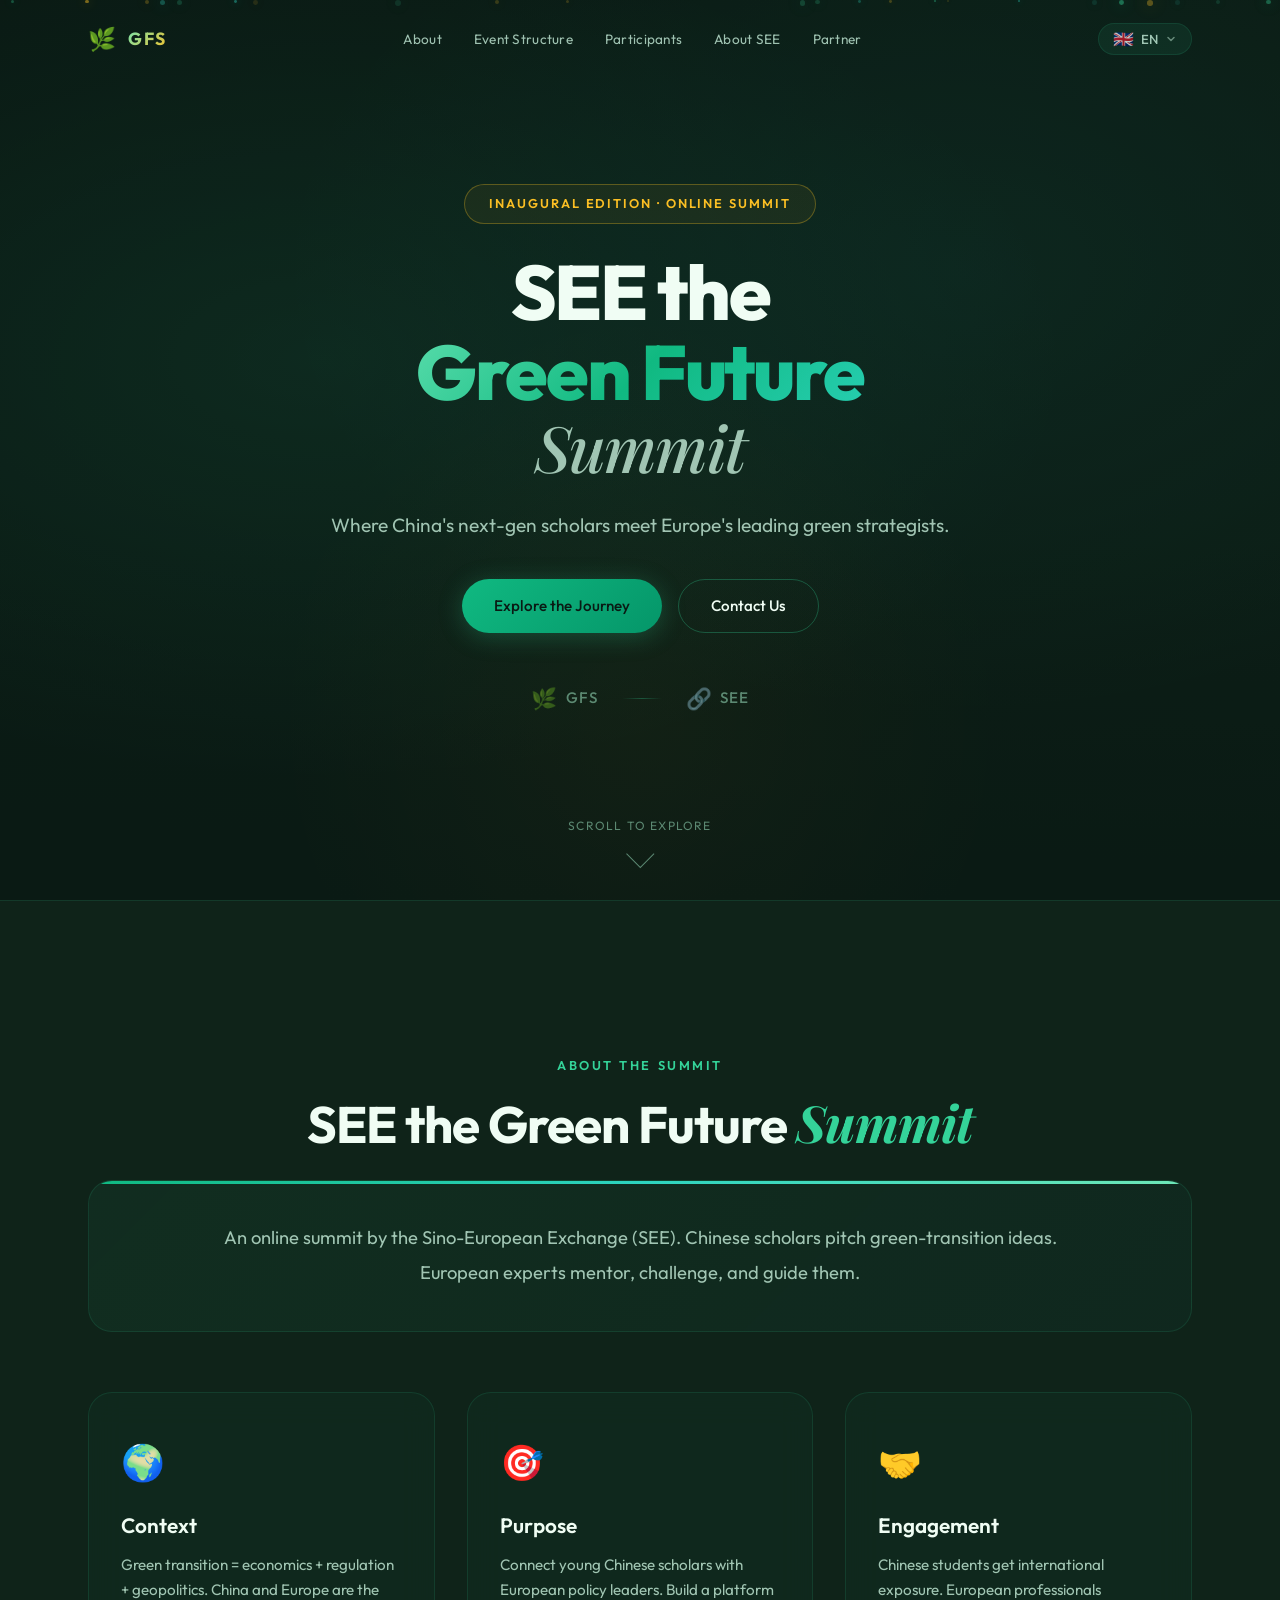
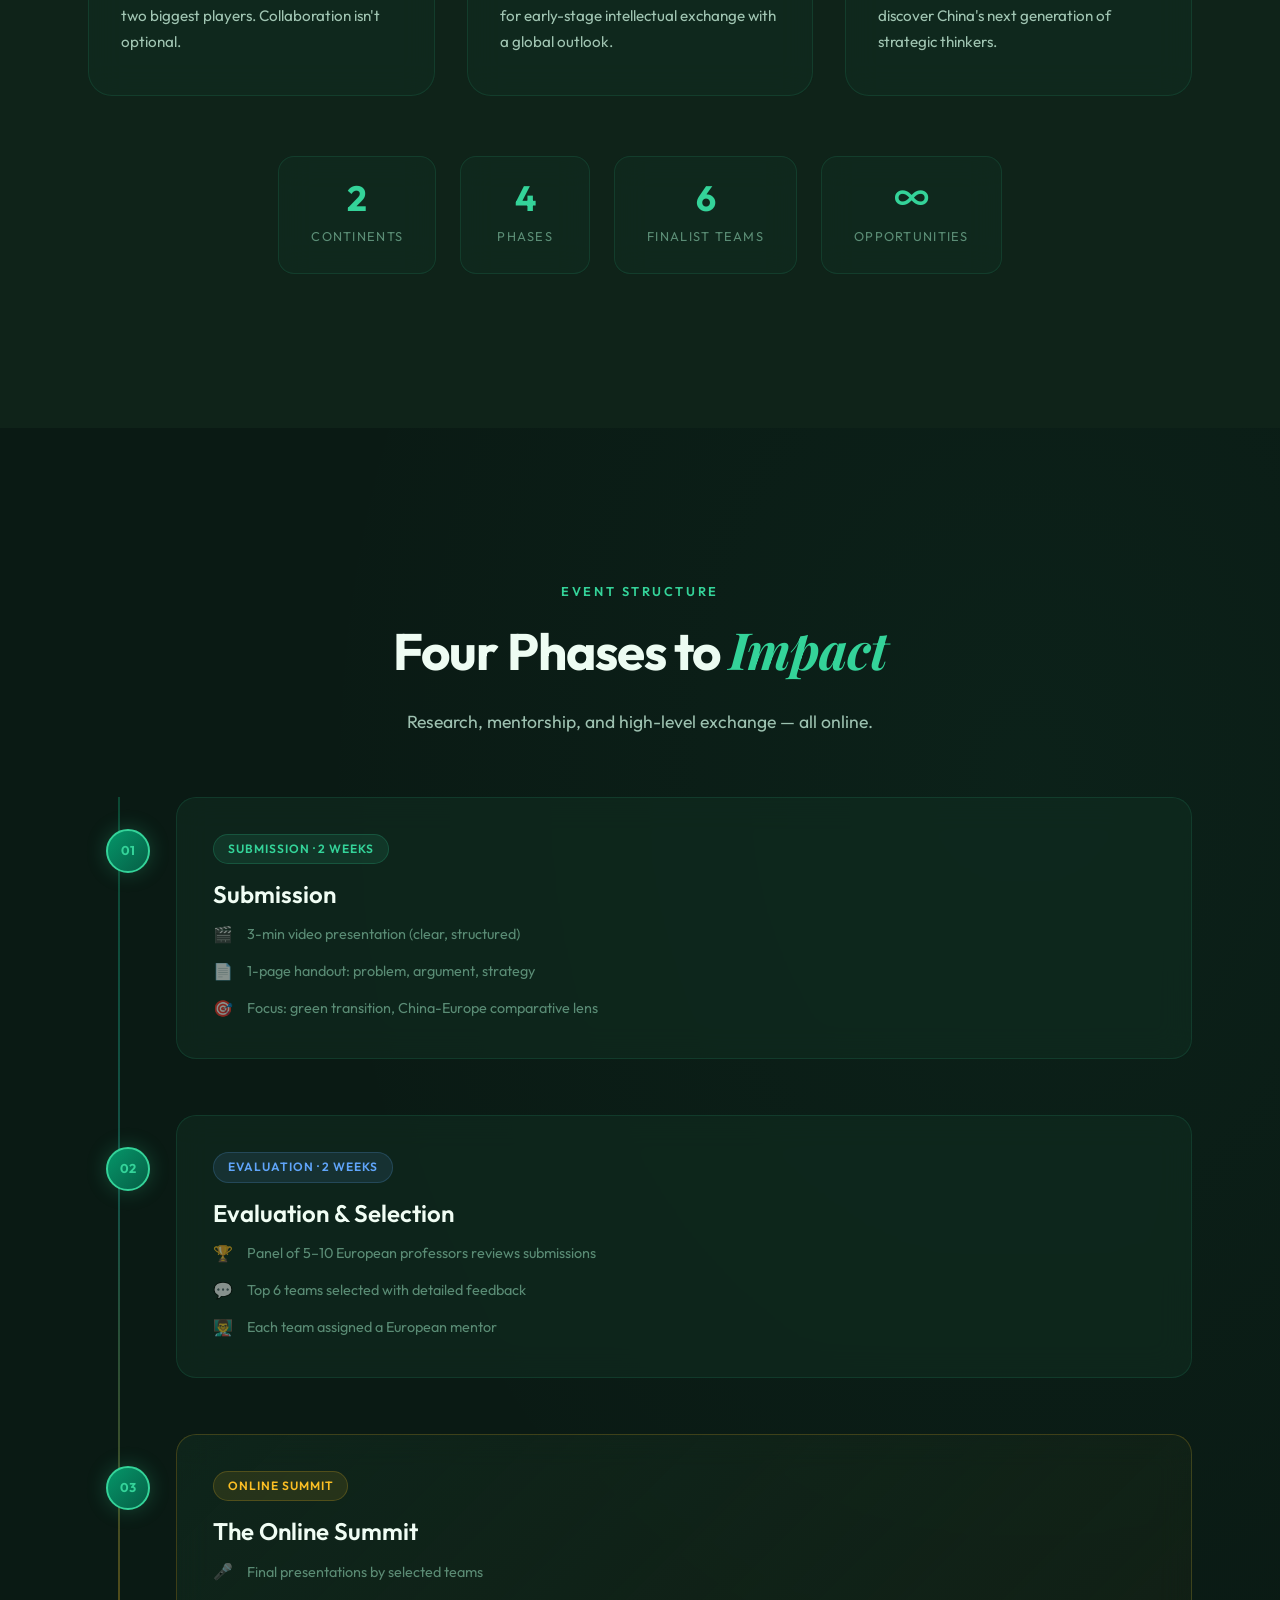
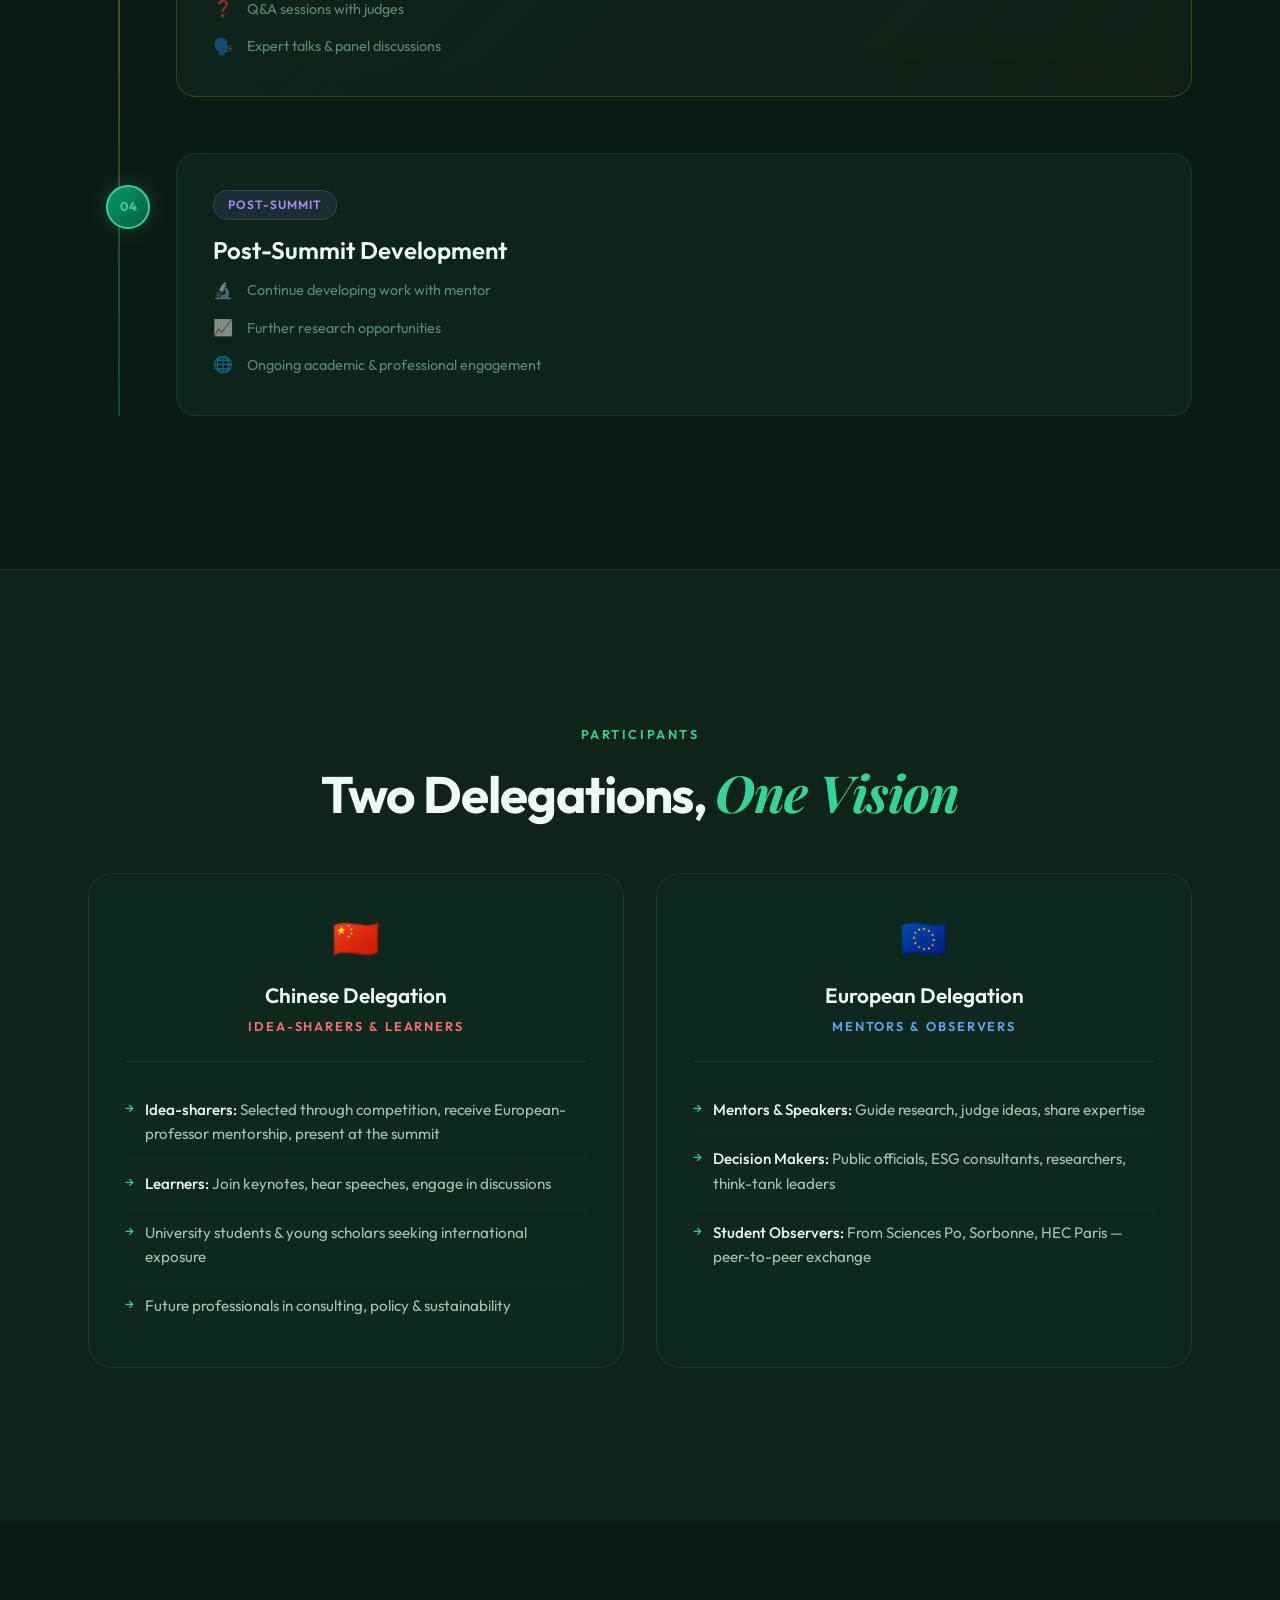
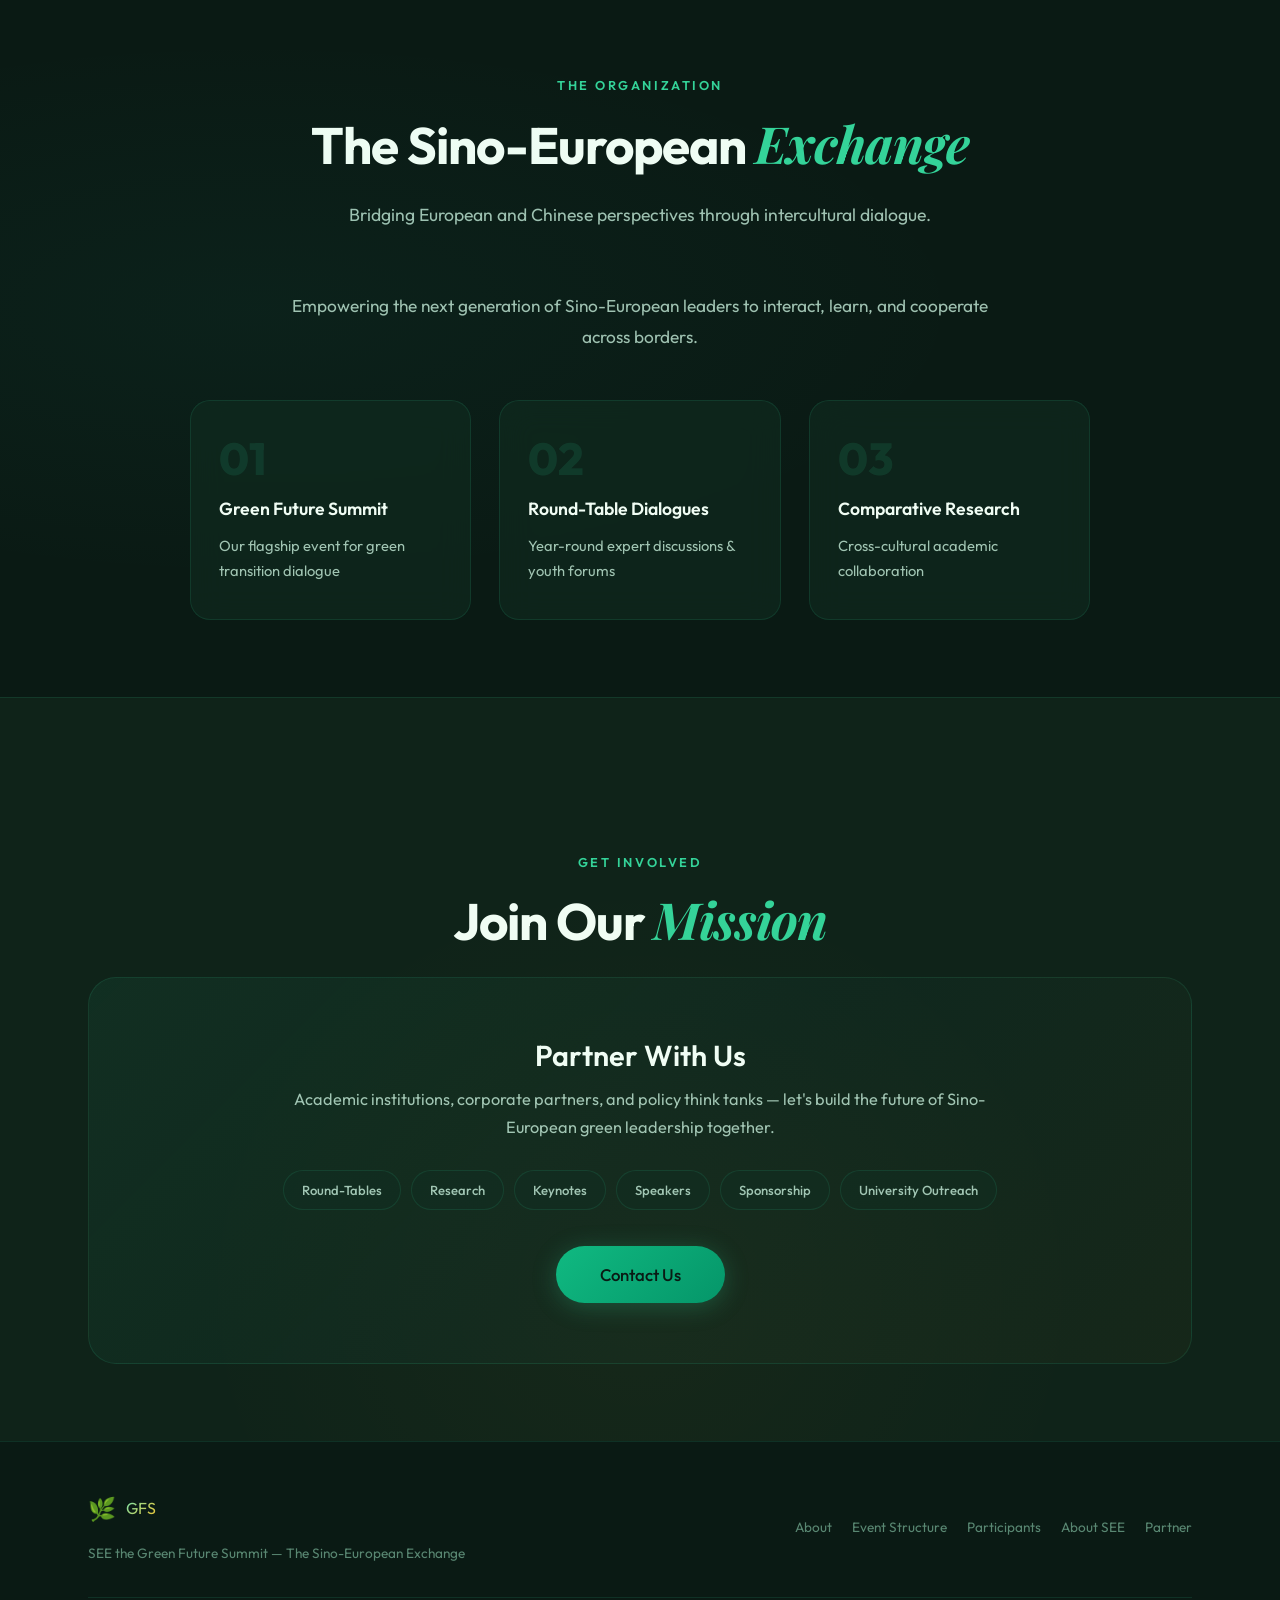
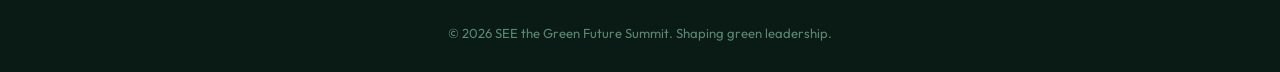
==== commit ae80191e: "Add files via upload" ====
--- a/index.html
+++ b/index.html
@@ -3,9 +3,9 @@
 <head>
     <meta charset="UTF-8">
     <meta name="viewport" content="width=device-width, initial-scale=1.0">
-    <title>China-Europe Green Strategy & Future Leadership Summit</title>
-    <meta name="description" content="An exclusive, multi-stage platform bridging China's brightest young scholars with Europe's foremost leaders in green economic strategy and policy.">
-    <meta name="keywords" content="China, Europe, Green Strategy, Sustainability, Leadership Summit, ESG, Policy, Youth">
+    <title>SEE the Green Future Summit — Sino-European Exchange</title>
+    <meta name="description" content="SEE the Green Future Summit (SEEGFS) is an online academic summit bridging China's brightest young scholars with Europe's foremost professionals in green economic strategy and policy.">
+    <meta name="keywords" content="SEE, Green Future Summit, SEEGFS, Sino-European Exchange, Green Transition, Sustainability, China, Europe, Policy, Youth">
     <link rel="preconnect" href="https://fonts.googleapis.com">
     <link rel="preconnect" href="https://fonts.gstatic.com" crossorigin>
     <link href="https://fonts.googleapis.com/css2?family=Outfit:wght@300;400;500;600;700;800&family=Playfair+Display:ital,wght@0,500;0,700;1,500&family=Noto+Sans+SC:wght@400;500;600;700&display=swap" rel="stylesheet">
@@ -17,13 +17,13 @@
         <div class="nav-container">
             <a href="#hero" class="nav-logo">
                 <span class="logo-icon">🌿</span>
-                <span class="logo-text">CEGS</span>
+                <span class="logo-text">GFS</span>
             </a>
             <ul class="nav-links" id="navLinks">
                 <li><a href="#about" class="nav-link" data-i18n="nav.about">About</a></li>
-                <li><a href="#mission" class="nav-link" data-i18n="nav.mission">Mission</a></li>
-                <li><a href="#journey" class="nav-link" data-i18n="nav.journey">The Journey</a></li>
-                <li><a href="#audience" class="nav-link" data-i18n="nav.audience">Who Joins</a></li>
+                <li><a href="#structure" class="nav-link" data-i18n="nav.structure">Event Structure</a></li>
+                <li><a href="#participants" class="nav-link" data-i18n="nav.participants">Participants</a></li>
+                <li><a href="#see" class="nav-link" data-i18n="nav.see">About SEE</a></li>
                 <li><a href="#partner" class="nav-link" data-i18n="nav.partner">Partner</a></li>
             </ul>
             <div class="nav-right">
@@ -66,30 +66,29 @@
         <div class="hero-particles" id="heroParticles"></div>
         <div class="hero-content">
             <div class="hero-badge animate-in">
-                <span data-i18n="hero.badge">Inaugural Edition</span>
+                <span data-i18n="hero.badge">Inaugural Edition · Online Summit</span>
             </div>
             <h1 class="hero-title animate-in">
-                <span class="title-line" data-i18n="hero.t1">China-Europe</span>
-                <span class="title-line accent" data-i18n="hero.t2">Green Strategy</span>
-                <span class="title-line" data-i18n="hero.t3">&amp; Future Leadership</span>
-                <span class="title-line italic" data-i18n="hero.t4">Summit</span>
+                <span class="title-line" data-i18n="hero.t1">SEE the</span>
+                <span class="title-line accent" data-i18n="hero.t2">Green Future</span>
+                <span class="title-line italic" data-i18n="hero.t3">Summit</span>
             </h1>
             <p class="hero-subtitle animate-in" data-i18n="hero.subtitle">
-                Bridging the next generation of strategic talent with Europe's foremost leaders in green economic strategy and policy.
+                Where China's next-gen scholars meet Europe's leading green strategists.
             </p>
             <div class="hero-cta animate-in">
-                <a href="#journey" class="btn btn-primary" data-i18n="hero.cta1">Explore the Journey</a>
-                <a href="#partner" class="btn btn-outline" data-i18n="hero.cta2">Become a Partner</a>
-            </div>
-            <div class="hero-locations animate-in">
-                <div class="location">
-                    <span class="location-flag">🇨🇳</span>
-                    <span data-i18n="hero.loc1">Suzhou</span>
-                </div>
-                <div class="location-divider"></div>
-                <div class="location">
-                    <span class="location-flag">🇫🇷</span>
-                    <span data-i18n="hero.loc2">France</span>
+                <a href="#structure" class="btn btn-primary" data-i18n="hero.cta1">Explore the Journey</a>
+                <button class="btn btn-outline" id="contactBtn" data-i18n="hero.cta2">Contact Us</button>
+            </div>
+            <div class="hero-orgs animate-in">
+                <div class="org-badge">
+                    <span class="org-icon">🌿</span>
+                    <span class="org-label" data-i18n="hero.org1">GFS</span>
+                </div>
+                <div class="org-divider"></div>
+                <div class="org-badge">
+                    <span class="org-icon see-icon">🔗</span>
+                    <span class="org-label" data-i18n="hero.org2">SEE</span>
                 </div>
             </div>
         </div>
@@ -99,66 +98,65 @@
         </div>
     </section>
 
-    <!-- About Section -->
+    <!-- About the Summit Section -->
     <section id="about" class="section about">
         <div class="container">
-            <div class="section-grid about-grid">
-                <div class="about-text reveal-left">
-                    <span class="section-label" data-i18n="about.label">Why This Summit</span>
-                    <h2 class="section-title" data-i18n-html="about.title">The Green Transition Demands <em>New Voices</em></h2>
-                    <p data-i18n="about.p1">The global green transition sits at the intersection of economic transformation, policy-driven regulation, and geopolitical negotiation.</p>
-                    <p data-i18n-html="about.p2">While top-level diplomatic channels exist between China and Europe, there is a <strong>critical gap</strong> — no platform connects the next generation of strategic talent with current European policy leaders.</p>
-                    <p data-i18n="about.p3">This summit fills that void.</p>
-                </div>
-                <div class="about-visual reveal-right">
-                    <img src="globe.png" alt="Green globe illustration" class="about-globe" loading="lazy">
-                    <div class="stat-cards">
-                        <div class="stat-card">
-                            <span class="stat-number" data-i18n="about.stat1.num">2</span>
-                            <span class="stat-label" data-i18n="about.stat1.label">Continents</span>
-                        </div>
-                        <div class="stat-card">
-                            <span class="stat-number" data-i18n="about.stat2.num">3</span>
-                            <span class="stat-label" data-i18n="about.stat2.label">Phases</span>
-                        </div>
-                        <div class="stat-card">
-                            <span class="stat-number" data-i18n="about.stat3.num">∞</span>
-                            <span class="stat-label" data-i18n="about.stat3.label">Opportunities</span>
-                        </div>
-                    </div>
-                </div>
-            </div>
-        </div>
-    </section>
-
-    <!-- Mission Section -->
-    <section id="mission" class="section mission">
-        <div class="container">
-            <div class="mission-content reveal-up">
-                <span class="section-label center" data-i18n="mission.label">Our Purpose</span>
-                <h2 class="section-title center" data-i18n="mission.title">Mission &amp; Vision</h2>
-                <div class="mission-cards">
-                    <div class="mission-card">
-                        <div class="mission-icon">🎯</div>
-                        <h3 data-i18n="mission.card1.h">Our Mission</h3>
-                        <p data-i18n="mission.card1.p">To facilitate profound intellectual and strategic exchange between China and Europe, empowering young talent with real-world sustainability and economic policy insights.</p>
-                    </div>
-                    <div class="mission-card">
-                        <div class="mission-icon">🔭</div>
-                        <h3 data-i18n="mission.card2.h">Our Vision</h3>
-                        <p data-i18n="mission.card2.p">To establish an annual, globally recognized youth platform for sustainability and policy — the premier pipeline for future leaders entering international organizations, top consulting firms, and policy institutions.</p>
-                    </div>
-                </div>
-            </div>
-        </div>
-    </section>
-
-    <!-- Journey / Phases Section -->
-    <section id="journey" class="section journey">
-        <div class="container">
-            <span class="section-label center" data-i18n="journey.label">The Three-Phase Journey</span>
-            <h2 class="section-title center" data-i18n-html="journey.title">From Research to <em>Reality</em></h2>
-            <p class="section-subtitle center" data-i18n="journey.subtitle">A selective, progressive competition culminating in an exclusive gathering in France.</p>
+            <div class="section-header reveal-up">
+                <span class="section-label center" data-i18n="about.label">About the Summit</span>
+                <h2 class="section-title center" data-i18n-html="about.title">SEE the Green Future <em>Summit</em></h2>
+            </div>
+
+            <div class="about-overview reveal-up">
+                <div class="about-overview-card">
+                    <p class="about-lead" data-i18n="about.overview">An online summit by the Sino-European Exchange (SEE). Chinese scholars pitch green-transition ideas. European experts mentor, challenge, and guide them.</p>
+                </div>
+            </div>
+
+            <div class="about-grid-3">
+                <div class="about-pillar reveal-left">
+                    <div class="pillar-icon">🌍</div>
+                    <h3 data-i18n="about.context.h">Context</h3>
+                    <p data-i18n="about.context.p">Green transition = economics + regulation + geopolitics. China and Europe are the two biggest players. Collaboration isn't optional.</p>
+                </div>
+                <div class="about-pillar reveal-up">
+                    <div class="pillar-icon">🎯</div>
+                    <h3 data-i18n="about.purpose.h">Purpose</h3>
+                    <p data-i18n="about.purpose.p">Connect young Chinese scholars with European policy leaders. Build a platform for early-stage intellectual exchange with a global outlook.</p>
+                </div>
+                <div class="about-pillar reveal-right">
+                    <div class="pillar-icon">🤝</div>
+                    <h3 data-i18n="about.engagement.h">Engagement</h3>
+                    <p data-i18n="about.engagement.p">Chinese students get international exposure. European professionals discover China's next generation of strategic thinkers.</p>
+                </div>
+            </div>
+
+            <div class="about-stats reveal-up">
+                <div class="stat-card">
+                    <span class="stat-number" data-i18n="about.stat1.num">2</span>
+                    <span class="stat-label" data-i18n="about.stat1.label">Continents</span>
+                </div>
+                <div class="stat-card">
+                    <span class="stat-number" data-i18n="about.stat2.num">4</span>
+                    <span class="stat-label" data-i18n="about.stat2.label">Phases</span>
+                </div>
+                <div class="stat-card">
+                    <span class="stat-number" data-i18n="about.stat3.num">6</span>
+                    <span class="stat-label" data-i18n="about.stat3.label">Finalist Teams</span>
+                </div>
+                <div class="stat-card">
+                    <span class="stat-number" data-i18n="about.stat4.num">∞</span>
+                    <span class="stat-label" data-i18n="about.stat4.label">Opportunities</span>
+                </div>
+            </div>
+        </div>
+    </section>
+
+    <!-- Event Structure / Phases Section -->
+    <section id="structure" class="section structure">
+        <div class="container">
+            <span class="section-label center" data-i18n="structure.label">Event Structure</span>
+            <h2 class="section-title center" data-i18n-html="structure.title">Four Phases to <em>Impact</em></h2>
+            <p class="section-subtitle center" data-i18n="structure.subtitle">Research, mentorship, and high-level exchange — all online.</p>
 
             <div class="timeline">
                 <!-- Phase 1 -->
@@ -167,21 +165,20 @@
                         <span class="phase-number">01</span>
                     </div>
                     <div class="timeline-card">
-                        <div class="phase-tag online" data-i18n="phase1.tag">Online</div>
-                        <h3 data-i18n="phase1.h">Policy Research Paper</h3>
-                        <p data-i18n="phase1.p">Candidates submit a rigorous policy research essay on Environment & Global Policy, focusing on Europe-China relations and the green economy.</p>
+                        <div class="phase-tag submission" data-i18n="phase1.tag">Submission · 2 Weeks</div>
+                        <h3 data-i18n="phase1.h">Submission</h3>
                         <div class="phase-details">
                             <div class="detail">
-                                <span class="detail-icon">📝</span>
-                                <span data-i18n="phase1.d1">Written essay submission</span>
-                            </div>
-                            <div class="detail">
-                                <span class="detail-icon">🌐</span>
-                                <span data-i18n="phase1.d2">Open to all qualified candidates</span>
-                            </div>
-                            <div class="detail">
-                                <span class="detail-icon">✅</span>
-                                <span data-i18n="phase1.d3">Top papers shortlisted for Phase 2</span>
+                                <span class="detail-icon">🎬</span>
+                                <span data-i18n="phase1.d1">3-min video presentation (clear, structured)</span>
+                            </div>
+                            <div class="detail">
+                                <span class="detail-icon">📄</span>
+                                <span data-i18n="phase1.d2">1-page handout: problem, argument, strategy</span>
+                            </div>
+                            <div class="detail">
+                                <span class="detail-icon">🎯</span>
+                                <span data-i18n="phase1.d3">Focus: green transition, China-Europe comparative lens</span>
                             </div>
                         </div>
                     </div>
@@ -193,21 +190,20 @@
                         <span class="phase-number">02</span>
                     </div>
                     <div class="timeline-card">
-                        <div class="phase-tag onsite" data-i18n="phase2.tag">Suzhou, China</div>
-                        <h3 data-i18n="phase2.h">The Pitch Challenge</h3>
-                        <p data-i18n="phase2.p">Shortlisted candidates transform their research into a consulting-style pitch deck, presented before leading Chinese and French professors.</p>
+                        <div class="phase-tag evaluation" data-i18n="phase2.tag">Evaluation · 2 Weeks</div>
+                        <h3 data-i18n="phase2.h">Evaluation & Selection</h3>
                         <div class="phase-details">
                             <div class="detail">
-                                <span class="detail-icon">🏛️</span>
-                                <span data-i18n="phase2.d1">Renmin University Suzhou Campus</span>
-                            </div>
-                            <div class="detail">
-                                <span class="detail-icon">🎤</span>
-                                <span data-i18n="phase2.d2">10-min presentation + 5-min Q&A</span>
-                            </div>
-                            <div class="detail">
                                 <span class="detail-icon">🏆</span>
-                                <span data-i18n="phase2.d3">Winners advance to the European Summit</span>
+                                <span data-i18n="phase2.d1">Panel of 5–10 European professors reviews submissions</span>
+                            </div>
+                            <div class="detail">
+                                <span class="detail-icon">💬</span>
+                                <span data-i18n="phase2.d2">Top 6 teams selected with detailed feedback</span>
+                            </div>
+                            <div class="detail">
+                                <span class="detail-icon">👨‍🏫</span>
+                                <span data-i18n="phase2.d3">Each team assigned a European mentor</span>
                             </div>
                         </div>
                     </div>
@@ -219,46 +215,71 @@
                         <span class="phase-number">03</span>
                     </div>
                     <div class="timeline-card featured">
-                        <div class="phase-tag finale" data-i18n="phase3.tag">France — The Finale</div>
-                        <h3 data-i18n="phase3.h">The European Summit</h3>
-                        <p data-i18n="phase3.p">Top teams travel to France to pitch their strategies to a board of esteemed European decision-makers, alongside keynote speeches and structured networking.</p>
+                        <div class="phase-tag summit-tag" data-i18n="phase3.tag">Online Summit</div>
+                        <h3 data-i18n="phase3.h">The Online Summit</h3>
                         <div class="phase-details">
                             <div class="detail">
-                                <span class="detail-icon">🇫🇷</span>
-                                <span data-i18n="phase3.d1">High-level keynotes by European leaders</span>
-                            </div>
-                            <div class="detail">
-                                <span class="detail-icon">🤝</span>
-                                <span data-i18n="phase3.d2">Networking with decision-makers & peers</span>
-                            </div>
-                            <div class="detail">
-                                <span class="detail-icon">🎓</span>
-                                <span data-i18n="phase3.d3">Awards, mentorship & cross-cultural exchange</span>
+                                <span class="detail-icon">🎤</span>
+                                <span data-i18n="phase3.d1">Final presentations by selected teams</span>
+                            </div>
+                            <div class="detail">
+                                <span class="detail-icon">❓</span>
+                                <span data-i18n="phase3.d2">Q&A sessions with judges</span>
+                            </div>
+                            <div class="detail">
+                                <span class="detail-icon">🗣️</span>
+                                <span data-i18n="phase3.d3">Expert talks & panel discussions</span>
                             </div>
                         </div>
                     </div>
                 </div>
-            </div>
-        </div>
-    </section>
-
-    <!-- Audience Section -->
-    <section id="audience" class="section audience">
-        <div class="container">
-            <span class="section-label center" data-i18n="audience.label">Who Joins</span>
-            <h2 class="section-title center" data-i18n-html="audience.title">Two Delegations, <em>One Vision</em></h2>
+
+                <!-- Phase 4 -->
+                <div class="timeline-item reveal-right">
+                    <div class="timeline-marker">
+                        <span class="phase-number">04</span>
+                    </div>
+                    <div class="timeline-card">
+                        <div class="phase-tag post-summit" data-i18n="phase4.tag">Post-Summit</div>
+                        <h3 data-i18n="phase4.h">Post-Summit Development</h3>
+                        <div class="phase-details">
+                            <div class="detail">
+                                <span class="detail-icon">🔬</span>
+                                <span data-i18n="phase4.d1">Continue developing work with mentor</span>
+                            </div>
+                            <div class="detail">
+                                <span class="detail-icon">📈</span>
+                                <span data-i18n="phase4.d2">Further research opportunities</span>
+                            </div>
+                            <div class="detail">
+                                <span class="detail-icon">🌐</span>
+                                <span data-i18n="phase4.d3">Ongoing academic & professional engagement</span>
+                            </div>
+                        </div>
+                    </div>
+                </div>
+            </div>
+        </div>
+    </section>
+
+    <!-- Participants / Audience Section -->
+    <section id="participants" class="section participants">
+        <div class="container">
+            <span class="section-label center" data-i18n="participants.label">Participants</span>
+            <h2 class="section-title center" data-i18n-html="participants.title">Two Delegations, <em>One Vision</em></h2>
 
             <div class="audience-grid">
                 <div class="audience-card reveal-left">
                     <div class="audience-header china">
                         <span class="audience-flag">🇨🇳</span>
                         <h3 data-i18n="aud.cn.h">Chinese Delegation</h3>
-                        <span class="audience-role" data-i18n="aud.cn.role">Competitors</span>
+                        <span class="audience-role" data-i18n="aud.cn.role">Idea-Sharers & Learners</span>
                     </div>
                     <ul class="audience-list">
-                        <li data-i18n="aud.cn.l1">Highly motivated university students & young scholars</li>
-                        <li data-i18n="aud.cn.l2">Strong academic backgrounds seeking international exposure</li>
-                        <li data-i18n="aud.cn.l3">Future professionals in consulting, public policy & sustainability</li>
+                        <li data-i18n-html="aud.cn.l1"><strong>Idea-sharers:</strong> Selected through competition, receive European-professor mentorship, present at the summit</li>
+                        <li data-i18n-html="aud.cn.l2"><strong>Learners:</strong> Join keynotes, hear speeches, engage in discussions</li>
+                        <li data-i18n="aud.cn.l3">University students & young scholars seeking international exposure</li>
+                        <li data-i18n="aud.cn.l4">Future professionals in consulting, policy & sustainability</li>
                     </ul>
                 </div>
                 <div class="audience-card reveal-right">
@@ -268,59 +289,87 @@
                         <span class="audience-role" data-i18n="aud.eu.role">Mentors & Observers</span>
                     </div>
                     <ul class="audience-list">
-                        <li data-i18n="aud.eu.l1">Public officials, ESG consultants, researchers & think-tank leaders</li>
-                        <li data-i18n="aud.eu.l2">Key decision-makers in sustainability and policy</li>
-                        <li data-i18n="aud.eu.l3">Top students from Sciences Po, Sorbonne, HEC Paris & more</li>
+                        <li data-i18n-html="aud.eu.l1"><strong>Mentors & Speakers:</strong> Guide research, judge ideas, share expertise</li>
+                        <li data-i18n-html="aud.eu.l2"><strong>Decision Makers:</strong> Public officials, ESG consultants, researchers, think-tank leaders</li>
+                        <li data-i18n-html="aud.eu.l3"><strong>Student Observers:</strong> From Sciences Po, Sorbonne, HEC Paris — peer-to-peer exchange</li>
                     </ul>
                 </div>
             </div>
         </div>
     </section>
 
-    <!-- Strengths / Partner Section -->
+    <!-- About SEE Section -->
+    <section id="see" class="section see-section">
+        <div class="container">
+            <span class="section-label center" data-i18n="see.label">The Organization</span>
+            <h2 class="section-title center" data-i18n-html="see.title">The Sino-European <em>Exchange</em></h2>
+            <p class="section-subtitle center" data-i18n="see.subtitle">Bridging European and Chinese perspectives through intercultural dialogue.</p>
+
+            <div class="see-compact reveal-up">
+                <div class="see-intro">
+                    <p data-i18n="see.intro">Empowering the next generation of Sino-European leaders to interact, learn, and cooperate across borders.</p>
+                </div>
+                <div class="pillars-grid">
+                    <div class="pillar-card">
+                        <div class="pillar-number">01</div>
+                        <h4 data-i18n="pillars.1.h">Green Future Summit</h4>
+                        <p data-i18n="pillars.1.p">Our flagship event for green transition dialogue</p>
+                    </div>
+                    <div class="pillar-card">
+                        <div class="pillar-number">02</div>
+                        <h4 data-i18n="pillars.2.h">Round-Table Dialogues</h4>
+                        <p data-i18n="pillars.2.p">Year-round expert discussions & youth forums</p>
+                    </div>
+                    <div class="pillar-card">
+                        <div class="pillar-number">03</div>
+                        <h4 data-i18n="pillars.3.h">Comparative Research</h4>
+                        <p data-i18n="pillars.3.p">Cross-cultural academic collaboration</p>
+                    </div>
+                </div>
+            </div>
+        </div>
+    </section>
+
+    <!-- Partnership Section -->
     <section id="partner" class="section partner">
         <div class="container">
-            <span class="section-label center" data-i18n="partner.label">Our Foundation</span>
-            <h2 class="section-title center" data-i18n-html="partner.title">Built on <em>Strength</em></h2>
-
-            <div class="strengths-grid reveal-up">
-                <div class="strength-item">
-                    <div class="strength-icon">🏛️</div>
-                    <h4 data-i18n="str1.h">Elite Institutional Pedigree</h4>
-                    <p data-i18n="str1.p">Strong ties to top-tier universities in both China and Europe.</p>
-                </div>
-                <div class="strength-item">
-                    <div class="strength-icon">🌍</div>
-                    <h4 data-i18n="str2.h">High-Level Network</h4>
-                    <p data-i18n="str2.p">Access to politicians, sustainability experts, and European decision-makers.</p>
-                </div>
-                <div class="strength-item">
-                    <div class="strength-icon">🤝</div>
-                    <h4 data-i18n="str3.h">Institutional Support</h4>
-                    <p data-i18n="str3.p">Potential backing from Sciences Po and established Chinese youth associations.</p>
-                </div>
-                <div class="strength-item">
-                    <div class="strength-icon">⚡</div>
-                    <h4 data-i18n="str4.h">Execution Capability</h4>
-                    <p data-i18n="str4.p">Proven capacity to manage international educational events and logistics.</p>
-                </div>
-            </div>
+            <span class="section-label center" data-i18n="partner.label">Get Involved</span>
+            <h2 class="section-title center" data-i18n-html="partner.title">Join Our <em>Mission</em></h2>
 
             <div class="cta-block reveal-up">
-                <h3 data-i18n="cta.h">Seeking Strategic Partners</h3>
-                <p data-i18n="cta.p">We're looking for co-founders, operational partners, and sponsors who share our vision of cultivating the next generation of green leaders.</p>
+                <h3 data-i18n="cta.h">Partner With Us</h3>
+                <p data-i18n="cta.p">Academic institutions, corporate partners, and policy think tanks — let's build the future of Sino-European green leadership together.</p>
                 <div class="partner-needs">
-                    <span class="need-tag" data-i18n="cta.tag1">China Operations & Co-Founding</span>
-                    <span class="need-tag" data-i18n="cta.tag2">Logistics & Venue Management</span>
-                    <span class="need-tag" data-i18n="cta.tag3">University Outreach</span>
-                    <span class="need-tag" data-i18n="cta.tag4">Speaker Engagement</span>
-                    <span class="need-tag" data-i18n="cta.tag5">Branding & Communications</span>
-                    <span class="need-tag" data-i18n="cta.tag6">Sponsorship</span>
-                </div>
-                <a href="mailto:contact@cegs-summit.org" class="btn btn-primary btn-large" data-i18n="cta.btn">Get in Touch</a>
-            </div>
-        </div>
-    </section>
+                    <span class="need-tag" data-i18n="cta.tag1">Round-Tables</span>
+                    <span class="need-tag" data-i18n="cta.tag2">Research</span>
+                    <span class="need-tag" data-i18n="cta.tag3">Keynotes</span>
+                    <span class="need-tag" data-i18n="cta.tag4">Speakers</span>
+                    <span class="need-tag" data-i18n="cta.tag5">Sponsorship</span>
+                    <span class="need-tag" data-i18n="cta.tag6">University Outreach</span>
+                </div>
+                <button class="btn btn-primary btn-large" id="contactBtnPartner" data-i18n="cta.btn">Contact Us</button>
+            </div>
+        </div>
+    </section>
+
+    <!-- Contact Modal -->
+    <div class="modal-overlay" id="contactModal">
+        <div class="modal-card">
+            <button class="modal-close" id="modalClose" aria-label="Close">&times;</button>
+            <div class="modal-icon">✉️</div>
+            <h3 class="modal-title" data-i18n="modal.title">Email the team now!</h3>
+            <div class="modal-emails">
+                <a href="mailto:zonglun.li@sciencespo.fr" class="modal-email-link">
+                    <span class="email-icon">📧</span>
+                    <span>zonglun.li@sciencespo.fr</span>
+                </a>
+                <a href="mailto:arya.gao@sciencespo.fr" class="modal-email-link">
+                    <span class="email-icon">📧</span>
+                    <span>arya.gao@sciencespo.fr</span>
+                </a>
+            </div>
+        </div>
+    </div>
 
     <!-- Footer -->
     <footer class="footer">
@@ -328,19 +377,19 @@
             <div class="footer-content">
                 <div class="footer-brand">
                     <span class="logo-icon">🌿</span>
-                    <span class="logo-text">CEGS Summit</span>
-                    <p class="footer-tagline" data-i18n="footer.tagline">China-Europe Green Strategy &amp; Future Leadership Summit</p>
+                    <span class="logo-text">GFS</span>
+                    <p class="footer-tagline" data-i18n="footer.tagline">SEE the Green Future Summit — The Sino-European Exchange for the Future</p>
                 </div>
                 <div class="footer-links">
                     <a href="#about" data-i18n="nav.about">About</a>
-                    <a href="#mission" data-i18n="nav.mission">Mission</a>
-                    <a href="#journey" data-i18n="nav.journey">Journey</a>
-                    <a href="#audience" data-i18n="nav.audience">Who Joins</a>
+                    <a href="#structure" data-i18n="nav.structure">Event Structure</a>
+                    <a href="#participants" data-i18n="nav.participants">Participants</a>
+                    <a href="#see" data-i18n="nav.see">About SEE</a>
                     <a href="#partner" data-i18n="nav.partner">Partner</a>
                 </div>
             </div>
             <div class="footer-bottom">
-                <p data-i18n="footer.copy">&copy; 2026 CEGS Summit. Shaping the future of green leadership.</p>
+                <p data-i18n="footer.copy">&copy; 2026 SEE the Green Future Summit. Shaping the future of green leadership.</p>
             </div>
         </div>
     </footer>
--- a/styles.css
+++ b/styles.css
@@ -1,16 +1,17 @@
 /* ===================================================================
-   China-Europe Green Strategy & Future Leadership Summit
+   SEE the Green Future Summit (SEEGFS)
    Premium One-Page Website Stylesheet
    =================================================================== */
 
 /* --- CSS Custom Properties --- */
 :root {
-    /* Color Palette — Lighter, warmer greens */
-    --bg-primary: #0f1f18;
-    --bg-secondary: #132a1f;
-    --bg-card: rgba(22, 50, 36, 0.55);
-    --bg-card-hover: rgba(30, 64, 46, 0.7);
-    --bg-glass: rgba(28, 56, 40, 0.4);
+    /* Color Palette — Rich greens with teal-blue accents */
+    --bg-primary: #0a1a14;
+    --bg-secondary: #0f2319;
+    --bg-tertiary: #0d1e16;
+    --bg-card: rgba(18, 46, 33, 0.55);
+    --bg-card-hover: rgba(26, 60, 44, 0.7);
+    --bg-glass: rgba(24, 52, 38, 0.4);
 
     --green-50: #ecfdf5;
     --green-100: #d1fae5;
@@ -23,6 +24,11 @@
     --green-800: #065f46;
     --green-900: #064e3b;
 
+    --teal-400: #2dd4bf;
+    --teal-500: #14b8a6;
+    --blue-400: #60a5fa;
+    --blue-500: #3b82f6;
+
     --gold-300: #fcd34d;
     --gold-400: #fbbf24;
     --gold-500: #f59e0b;
@@ -37,8 +43,8 @@
     --gold-glow: rgba(251, 191, 36, 0.15);
 
     /* Borders */
-    --border: rgba(52, 211, 153, 0.14);
-    --border-hover: rgba(52, 211, 153, 0.32);
+    --border: rgba(52, 211, 153, 0.12);
+    --border-hover: rgba(52, 211, 153, 0.3);
 
     /* Spacing */
     --section-padding: clamp(80px, 12vw, 160px);
@@ -152,7 +158,7 @@
 .section-subtitle {
     font-size: 1.1rem;
     color: var(--text-secondary);
-    max-width: 600px;
+    max-width: 650px;
 }
 
 .section-subtitle.center {
@@ -219,7 +225,7 @@
 
 .navbar.scrolled {
     padding: 12px 0;
-    background: rgba(15, 31, 24, 0.88);
+    background: rgba(10, 26, 20, 0.92);
     backdrop-filter: blur(20px) saturate(1.5);
     -webkit-backdrop-filter: blur(20px) saturate(1.5);
     border-bottom: 1px solid var(--border);
@@ -258,12 +264,12 @@
 .nav-links {
     display: flex;
     list-style: none;
-    gap: 8px;
+    gap: 4px;
 }
 
 .nav-link {
-    padding: 8px 18px;
-    font-size: 0.9rem;
+    padding: 8px 14px;
+    font-size: 0.85rem;
     font-weight: 400;
     color: var(--text-secondary);
     border-radius: 50px;
@@ -348,7 +354,7 @@
     top: calc(100% + 8px);
     right: 0;
     min-width: 160px;
-    background: rgba(19, 42, 31, 0.95);
+    background: rgba(15, 35, 25, 0.95);
     backdrop-filter: blur(20px);
     -webkit-backdrop-filter: blur(20px);
     border: 1px solid var(--border);
@@ -414,7 +420,6 @@
     position: absolute;
     inset: 0;
     background:
-        url('hero-bg.png') center/cover no-repeat,
         linear-gradient(135deg, var(--bg-primary), var(--bg-secondary));
     opacity: 0.55;
 }
@@ -424,8 +429,9 @@
     position: absolute;
     inset: 0;
     background:
-        radial-gradient(ellipse at 30% 50%, rgba(52, 211, 153, 0.18), transparent 60%),
-        radial-gradient(ellipse at 70% 30%, rgba(251, 191, 36, 0.1), transparent 50%),
+        radial-gradient(ellipse at 25% 40%, rgba(52, 211, 153, 0.15), transparent 55%),
+        radial-gradient(ellipse at 75% 30%, rgba(45, 212, 191, 0.1), transparent 50%),
+        radial-gradient(ellipse at 50% 80%, rgba(251, 191, 36, 0.06), transparent 40%),
         linear-gradient(180deg, transparent 60%, var(--bg-primary) 100%);
 }
 
@@ -474,7 +480,7 @@
 }
 
 .title-line.accent {
-    background: linear-gradient(135deg, var(--green-300), var(--green-500), var(--gold-400));
+    background: linear-gradient(135deg, var(--green-300), var(--green-500), var(--teal-400));
     -webkit-background-clip: text;
     -webkit-text-fill-color: transparent;
     background-clip: text;
@@ -490,7 +496,7 @@
 }
 
 .hero-subtitle {
-    font-size: clamp(1rem, 2vw, 1.25rem);
+    font-size: clamp(1rem, 2vw, 1.2rem);
     color: var(--text-secondary);
     max-width: 650px;
     margin: 0 auto 36px;
@@ -505,27 +511,29 @@
     margin-bottom: 48px;
 }
 
-.hero-locations {
+/* Hero Organizations */
+.hero-orgs {
     display: flex;
     align-items: center;
     justify-content: center;
     gap: 24px;
 }
 
-.location {
+.org-badge {
     display: flex;
     align-items: center;
     gap: 8px;
     font-size: 0.95rem;
     color: var(--text-muted);
-    font-weight: 400;
-}
-
-.location-flag {
+    font-weight: 500;
+    letter-spacing: 0.05em;
+}
+
+.org-icon {
     font-size: 1.3rem;
 }
 
-.location-divider {
+.org-divider {
     width: 40px;
     height: 1px;
     background: linear-gradient(90deg, transparent, var(--border-hover), transparent);
@@ -592,49 +600,104 @@
     border-top: 1px solid var(--border);
 }
 
-.about-grid {
+.about-overview {
+    margin-bottom: 60px;
+}
+
+.about-overview-card {
+    background: linear-gradient(135deg, rgba(52, 211, 153, 0.06), rgba(45, 212, 191, 0.03));
+    border: 1px solid var(--border);
+    border-radius: 24px;
+    padding: 40px 48px;
+    position: relative;
+    overflow: hidden;
+}
+
+.about-overview-card::before {
+    content: '';
+    position: absolute;
+    top: 0;
+    left: 0;
+    right: 0;
+    height: 3px;
+    background: linear-gradient(90deg, var(--green-500), var(--teal-400), var(--green-300));
+}
+
+.about-lead {
+    font-size: 1.15rem;
+    color: var(--text-secondary);
+    line-height: 1.9;
+    text-align: center;
+    max-width: 900px;
+    margin: 0 auto;
+}
+
+/* About 3-column grid */
+.about-grid-3 {
     display: grid;
-    grid-template-columns: 1fr 1fr;
-    gap: 80px;
-    align-items: center;
-}
-
-.about-text p {
+    grid-template-columns: repeat(3, 1fr);
+    gap: 32px;
+    margin-bottom: 60px;
+}
+
+.about-pillar {
+    background: var(--bg-card);
+    backdrop-filter: blur(16px);
+    -webkit-backdrop-filter: blur(16px);
+    border: 1px solid var(--border);
+    border-radius: 24px;
+    padding: 40px 32px;
+    transition: all 0.5s var(--ease-out);
+    position: relative;
+    overflow: hidden;
+}
+
+.about-pillar::after {
+    content: '';
+    position: absolute;
+    bottom: 0;
+    left: 20%;
+    right: 20%;
+    height: 2px;
+    background: linear-gradient(90deg, transparent, var(--accent), transparent);
+    opacity: 0;
+    transition: opacity 0.4s;
+}
+
+.about-pillar:hover {
+    background: var(--bg-card-hover);
+    border-color: var(--border-hover);
+    transform: translateY(-6px);
+}
+
+.about-pillar:hover::after {
+    opacity: 1;
+}
+
+.pillar-icon {
+    font-size: 2.2rem;
+    margin-bottom: 20px;
+    display: block;
+}
+
+.about-pillar h3 {
+    font-size: 1.3rem;
+    margin-bottom: 14px;
+    color: var(--text-primary);
+}
+
+.about-pillar p {
     color: var(--text-secondary);
-    margin-bottom: 16px;
-    font-size: 1.05rem;
-}
-
-.about-text p strong {
-    color: var(--accent);
-    font-weight: 500;
-}
-
-.about-visual {
-    position: relative;
-    display: flex;
-    flex-direction: column;
-    align-items: center;
-}
-
-.about-globe {
-    width: 320px;
-    height: 320px;
-    object-fit: contain;
-    animation: slowSpin 60s linear infinite;
-    filter: drop-shadow(0 0 40px var(--accent-glow));
-}
-
-@keyframes slowSpin {
-    to { transform: rotate(360deg); }
-}
-
-.stat-cards {
-    display: flex;
-    gap: 16px;
-    margin-top: -20px;
-    position: relative;
-    z-index: 2;
+    font-size: 0.95rem;
+    line-height: 1.7;
+}
+
+/* About Stats */
+.about-stats {
+    display: flex;
+    justify-content: center;
+    gap: 24px;
+    flex-wrap: wrap;
 }
 
 .stat-card {
@@ -643,9 +706,10 @@
     -webkit-backdrop-filter: blur(16px);
     border: 1px solid var(--border);
     border-radius: 16px;
-    padding: 20px 24px;
+    padding: 24px 32px;
     text-align: center;
     transition: all 0.4s var(--ease-out);
+    min-width: 130px;
 }
 
 .stat-card:hover {
@@ -656,11 +720,11 @@
 
 .stat-number {
     display: block;
-    font-size: 2rem;
+    font-size: 2.2rem;
     font-weight: 700;
     color: var(--accent);
     line-height: 1;
-    margin-bottom: 4px;
+    margin-bottom: 6px;
 }
 
 .stat-label {
@@ -670,75 +734,27 @@
     letter-spacing: 0.1em;
 }
 
-/* --- Mission Section --- */
-.mission {
+/* --- Event Structure / Timeline Section --- */
+.structure {
     background: var(--bg-primary);
-}
-
-.mission-cards {
-    display: grid;
-    grid-template-columns: 1fr 1fr;
-    gap: 32px;
-    margin-top: 48px;
-}
-
-.mission-card {
-    background: var(--bg-card);
-    backdrop-filter: blur(16px);
-    -webkit-backdrop-filter: blur(16px);
-    border: 1px solid var(--border);
-    border-radius: 24px;
-    padding: 44px 36px;
-    transition: all 0.5s var(--ease-out);
     position: relative;
     overflow: hidden;
 }
 
-.mission-card::before {
+.structure::before {
     content: '';
     position: absolute;
     top: 0;
     left: 0;
     right: 0;
-    height: 3px;
-    background: linear-gradient(90deg, var(--green-500), var(--gold-400));
-    opacity: 0;
-    transition: opacity 0.4s;
-}
-
-.mission-card:hover {
-    background: var(--bg-card-hover);
-    border-color: var(--border-hover);
-    transform: translateY(-6px);
-}
-
-.mission-card:hover::before {
-    opacity: 1;
-}
-
-.mission-icon {
-    font-size: 2.4rem;
-    margin-bottom: 20px;
-}
-
-.mission-card h3 {
-    font-size: 1.4rem;
-    margin-bottom: 14px;
-    color: var(--text-primary);
-}
-
-.mission-card p {
-    color: var(--text-secondary);
-    font-size: 1rem;
-    line-height: 1.7;
-}
-
-/* --- Journey / Timeline Section --- */
-.journey {
-    background: var(--bg-secondary);
-    border-top: 1px solid var(--border);
-}
-
+    bottom: 0;
+    background: radial-gradient(ellipse at 80% 20%, rgba(52, 211, 153, 0.04), transparent 50%);
+    pointer-events: none;
+}
+
+
+
+/* Timeline */
 .timeline {
     position: relative;
     margin-top: 40px;
@@ -752,7 +768,7 @@
     top: 0;
     bottom: 0;
     width: 2px;
-    background: linear-gradient(180deg, var(--green-500), var(--gold-400), var(--green-500));
+    background: linear-gradient(180deg, var(--green-500), var(--teal-400), var(--gold-400), var(--green-500));
     opacity: 0.3;
 }
 
@@ -824,22 +840,28 @@
     margin-bottom: 16px;
 }
 
-.phase-tag.online {
+.phase-tag.submission {
     background: rgba(52, 211, 153, 0.1);
     color: var(--green-400);
     border: 1px solid rgba(52, 211, 153, 0.2);
 }
 
-.phase-tag.onsite {
+.phase-tag.evaluation {
     background: rgba(96, 165, 250, 0.1);
     color: #60a5fa;
     border: 1px solid rgba(96, 165, 250, 0.2);
 }
 
-.phase-tag.finale {
+.phase-tag.summit-tag {
     background: rgba(251, 191, 36, 0.1);
     color: var(--gold-400);
     border: 1px solid rgba(251, 191, 36, 0.2);
+}
+
+.phase-tag.post-summit {
+    background: rgba(167, 139, 250, 0.1);
+    color: #a78bfa;
+    border: 1px solid rgba(167, 139, 250, 0.2);
 }
 
 .timeline-card h3 {
@@ -873,9 +895,10 @@
     flex-shrink: 0;
 }
 
-/* --- Audience Section --- */
-.audience {
-    background: var(--bg-primary);
+/* --- Participants / Audience Section --- */
+.participants {
+    background: var(--bg-secondary);
+    border-top: 1px solid var(--border);
 }
 
 .audience-grid {
@@ -951,12 +974,13 @@
 }
 
 .audience-list li {
-    padding: 10px 0;
+    padding: 12px 0;
     padding-left: 20px;
     position: relative;
     color: var(--text-secondary);
     font-size: 0.95rem;
     border-bottom: 1px solid rgba(52, 211, 153, 0.05);
+    line-height: 1.6;
 }
 
 .audience-list li:last-child {
@@ -971,62 +995,241 @@
     font-size: 0.85rem;
 }
 
-/* --- Partner Section --- */
-.partner {
-    background: var(--bg-secondary);
-    border-top: 1px solid var(--border);
-}
-
-.strengths-grid {
+.audience-list li strong {
+    color: var(--text-primary);
+    font-weight: 500;
+}
+
+/* --- About SEE Section --- */
+.see-section {
+    background: var(--bg-primary);
+    position: relative;
+    padding-bottom: clamp(40px, 6vw, 80px);
+}
+
+.see-section::before {
+    content: '';
+    position: absolute;
+    top: 0;
+    left: 0;
+    right: 0;
+    bottom: 0;
+    background: radial-gradient(ellipse at 20% 50%, rgba(45, 212, 191, 0.04), transparent 50%);
+    pointer-events: none;
+}
+
+.see-compact {
+    max-width: 900px;
+    margin: 0 auto;
+}
+
+.see-intro {
+    text-align: center;
+    margin-bottom: 48px;
+}
+
+.see-intro p {
+    color: var(--text-secondary);
+    font-size: 1.08rem;
+    line-height: 1.8;
+    max-width: 700px;
+    margin: 0 auto;
+}
+
+/* Pillars Grid */
+.pillars-grid {
     display: grid;
-    grid-template-columns: repeat(4, 1fr);
-    gap: 24px;
-    margin-top: 48px;
-    margin-bottom: 80px;
-}
-
-.strength-item {
+    grid-template-columns: repeat(3, 1fr);
+    gap: 28px;
+}
+
+.pillar-card {
     background: var(--bg-card);
     backdrop-filter: blur(16px);
     -webkit-backdrop-filter: blur(16px);
     border: 1px solid var(--border);
     border-radius: 20px;
-    padding: 32px 24px;
-    text-align: center;
+    padding: 36px 28px;
     transition: all 0.5s var(--ease-out);
-}
-
-.strength-item:hover {
+    position: relative;
+    overflow: hidden;
+}
+
+.pillar-card::before {
+    content: '';
+    position: absolute;
+    top: 0;
+    left: 0;
+    right: 0;
+    height: 3px;
+    background: linear-gradient(90deg, var(--green-500), var(--teal-400));
+    opacity: 0;
+    transition: opacity 0.4s;
+}
+
+.pillar-card:hover {
     background: var(--bg-card-hover);
     border-color: var(--border-hover);
     transform: translateY(-6px);
 }
 
-.strength-icon {
-    font-size: 2.2rem;
+.pillar-card:hover::before {
+    opacity: 1;
+}
+
+.pillar-number {
+    font-size: 2.8rem;
+    font-weight: 800;
+    color: rgba(52, 211, 153, 0.12);
+    line-height: 1;
     margin-bottom: 16px;
-    display: block;
-}
-
-.strength-item h4 {
-    font-size: 1rem;
-    margin-bottom: 10px;
+}
+
+.pillar-card h4 {
+    font-size: 1.1rem;
+    margin-bottom: 14px;
     color: var(--text-primary);
 }
 
-.strength-item p {
-    font-size: 0.9rem;
+.pillar-card p {
+    color: var(--text-secondary);
+    font-size: 0.92rem;
+    line-height: 1.7;
+}
+
+/* --- Contact Modal --- */
+.modal-overlay {
+    position: fixed;
+    inset: 0;
+    z-index: 9999;
+    background: rgba(0, 0, 0, 0.6);
+    backdrop-filter: blur(8px);
+    -webkit-backdrop-filter: blur(8px);
+    display: flex;
+    align-items: center;
+    justify-content: center;
+    opacity: 0;
+    visibility: hidden;
+    transition: all 0.35s var(--ease-out);
+}
+
+.modal-overlay.active {
+    opacity: 1;
+    visibility: visible;
+}
+
+.modal-card {
+    background: linear-gradient(145deg, rgba(18, 46, 33, 0.95), rgba(10, 26, 20, 0.98));
+    border: 1px solid var(--border-hover);
+    border-radius: 28px;
+    padding: 48px 44px;
+    max-width: 440px;
+    width: 90%;
+    text-align: center;
+    position: relative;
+    transform: translateY(20px) scale(0.95);
+    transition: transform 0.4s var(--ease-spring);
+    box-shadow: 0 24px 64px rgba(0, 0, 0, 0.4),
+                0 0 80px rgba(52, 211, 153, 0.08);
+}
+
+.modal-overlay.active .modal-card {
+    transform: translateY(0) scale(1);
+}
+
+.modal-close {
+    position: absolute;
+    top: 16px;
+    right: 20px;
+    background: none;
+    border: none;
     color: var(--text-muted);
-    line-height: 1.6;
+    font-size: 1.8rem;
+    cursor: pointer;
+    transition: color 0.2s;
+    line-height: 1;
+    padding: 4px;
+}
+
+.modal-close:hover {
+    color: var(--text-primary);
+}
+
+.modal-icon {
+    font-size: 2.8rem;
+    margin-bottom: 16px;
+}
+
+.modal-title {
+    font-size: 1.5rem;
+    font-weight: 700;
+    margin-bottom: 28px;
+    background: linear-gradient(135deg, var(--green-300), var(--teal-400));
+    -webkit-background-clip: text;
+    -webkit-text-fill-color: transparent;
+    background-clip: text;
+}
+
+.modal-emails {
+    display: flex;
+    flex-direction: column;
+    gap: 14px;
+}
+
+.modal-email-link {
+    display: flex;
+    align-items: center;
+    justify-content: center;
+    gap: 12px;
+    padding: 16px 24px;
+    background: var(--bg-card);
+    border: 1px solid var(--border);
+    border-radius: 16px;
+    color: var(--text-primary);
+    font-size: 0.98rem;
+    font-weight: 500;
+    transition: all 0.3s var(--ease-out);
+    text-decoration: none;
+}
+
+.modal-email-link:hover {
+    background: var(--bg-card-hover);
+    border-color: var(--accent);
+    transform: translateY(-2px);
+    box-shadow: 0 6px 20px var(--accent-glow);
+}
+
+.email-icon {
+    font-size: 1.2rem;
+}
+
+/* --- Partner Section --- */
+.partner {
+    background: var(--bg-secondary);
+    border-top: 1px solid var(--border);
+    position: relative;
+    padding-bottom: clamp(40px, 6vw, 80px);
+}
+
+.partner::before {
+    content: '';
+    position: absolute;
+    top: 0;
+    left: 0;
+    right: 0;
+    bottom: 0;
+    background: radial-gradient(ellipse at 50% 80%, rgba(251, 191, 36, 0.03), transparent 50%);
+    pointer-events: none;
 }
 
 /* --- CTA Block --- */
 .cta-block {
     text-align: center;
-    background: linear-gradient(135deg, rgba(52, 211, 153, 0.07), rgba(251, 191, 36, 0.04));
+    background: linear-gradient(135deg, rgba(52, 211, 153, 0.07), rgba(45, 212, 191, 0.03), rgba(251, 191, 36, 0.03));
     border: 1px solid var(--border);
     border-radius: 28px;
-    padding: 56px 48px;
+    padding: 60px 48px;
+    position: relative;
 }
 
 .cta-block h3 {
@@ -1036,9 +1239,10 @@
 
 .cta-block > p {
     color: var(--text-secondary);
-    max-width: 600px;
+    max-width: 700px;
     margin: 0 auto 28px;
-    font-size: 1.05rem;
+    font-size: 1.02rem;
+    line-height: 1.7;
 }
 
 .partner-needs {
@@ -1066,6 +1270,27 @@
     background: rgba(52, 211, 153, 0.06);
 }
 
+.looking-ahead {
+    margin: 36px auto;
+    max-width: 700px;
+    padding: 28px 32px;
+    background: rgba(52, 211, 153, 0.04);
+    border-radius: 16px;
+    border: 1px solid rgba(52, 211, 153, 0.08);
+}
+
+.looking-ahead h4 {
+    font-size: 1.15rem;
+    color: var(--accent);
+    margin-bottom: 10px;
+}
+
+.looking-ahead p {
+    color: var(--text-secondary);
+    font-size: 0.95rem;
+    line-height: 1.7;
+}
+
 /* --- Footer --- */
 .footer {
     background: var(--bg-primary);
@@ -1096,11 +1321,12 @@
 
 .footer-links {
     display: flex;
-    gap: 24px;
+    gap: 20px;
+    flex-wrap: wrap;
 }
 
 .footer-links a {
-    font-size: 0.9rem;
+    font-size: 0.85rem;
     color: var(--text-muted);
     transition: color 0.3s;
 }
@@ -1176,8 +1402,13 @@
 
 /* --- Responsive --- */
 @media (max-width: 1024px) {
-    .strengths-grid {
-        grid-template-columns: repeat(2, 1fr);
+    .about-grid-3 {
+        grid-template-columns: 1fr;
+        gap: 24px;
+    }
+
+    .pillars-grid {
+        grid-template-columns: 1fr;
     }
 }
 
@@ -1185,7 +1416,7 @@
     .nav-links {
         position: fixed;
         inset: 0;
-        background: rgba(15, 31, 24, 0.97);
+        background: rgba(10, 26, 20, 0.97);
         backdrop-filter: blur(20px);
         -webkit-backdrop-filter: blur(20px);
         flex-direction: column;
@@ -1223,12 +1454,6 @@
         padding: 12px 24px;
     }
 
-    .about-grid {
-        grid-template-columns: 1fr;
-        gap: 48px;
-        text-align: center;
-    }
-
     .section-label {
         padding-left: 0;
     }
@@ -1237,20 +1462,11 @@
         display: none;
     }
 
-    .about-globe {
-        width: 240px;
-        height: 240px;
-    }
-
-    .mission-cards {
-        grid-template-columns: 1fr;
-    }
-
     .audience-grid {
         grid-template-columns: 1fr;
     }
 
-    .strengths-grid {
+    .about-grid-3 {
         grid-template-columns: 1fr;
     }
 
@@ -1303,8 +1519,16 @@
         padding: 40px 24px;
     }
 
+    .about-overview-card {
+        padding: 32px 24px;
+    }
+
     .lang-dropdown {
         right: -20px;
+    }
+
+    .modal-card {
+        padding: 36px 28px;
     }
 }
 
@@ -1317,13 +1541,15 @@
         font-size: clamp(1.5rem, 7vw, 2.2rem);
     }
 
-    .stat-cards {
+    .about-stats {
         flex-direction: row;
         gap: 10px;
     }
 
     .stat-card {
-        padding: 14px 18px;
+        padding: 16px 20px;
+        min-width: auto;
+        flex: 1;
     }
 
     .hero-cta {
@@ -1339,4 +1565,8 @@
         font-size: 0.78rem;
         padding: 6px 14px;
     }
-}
+
+    .looking-ahead {
+        padding: 20px 18px;
+    }
+}
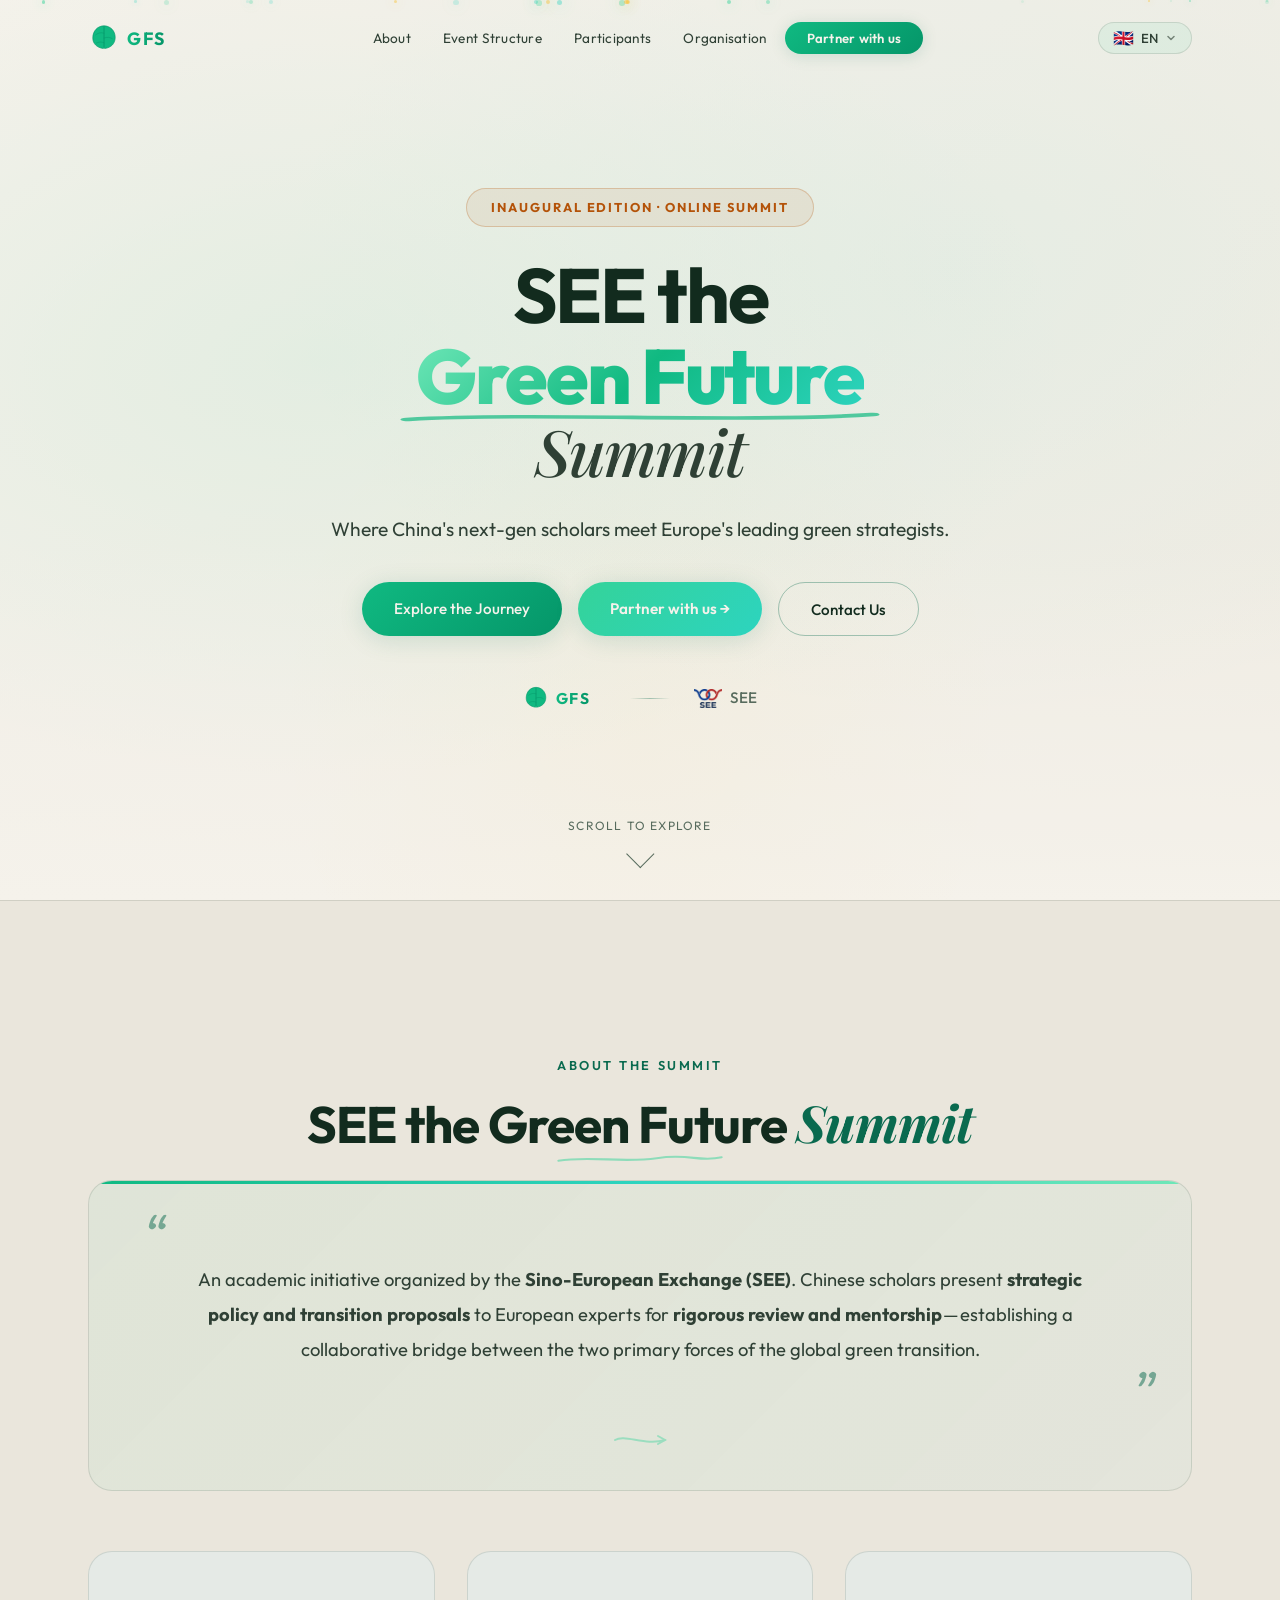
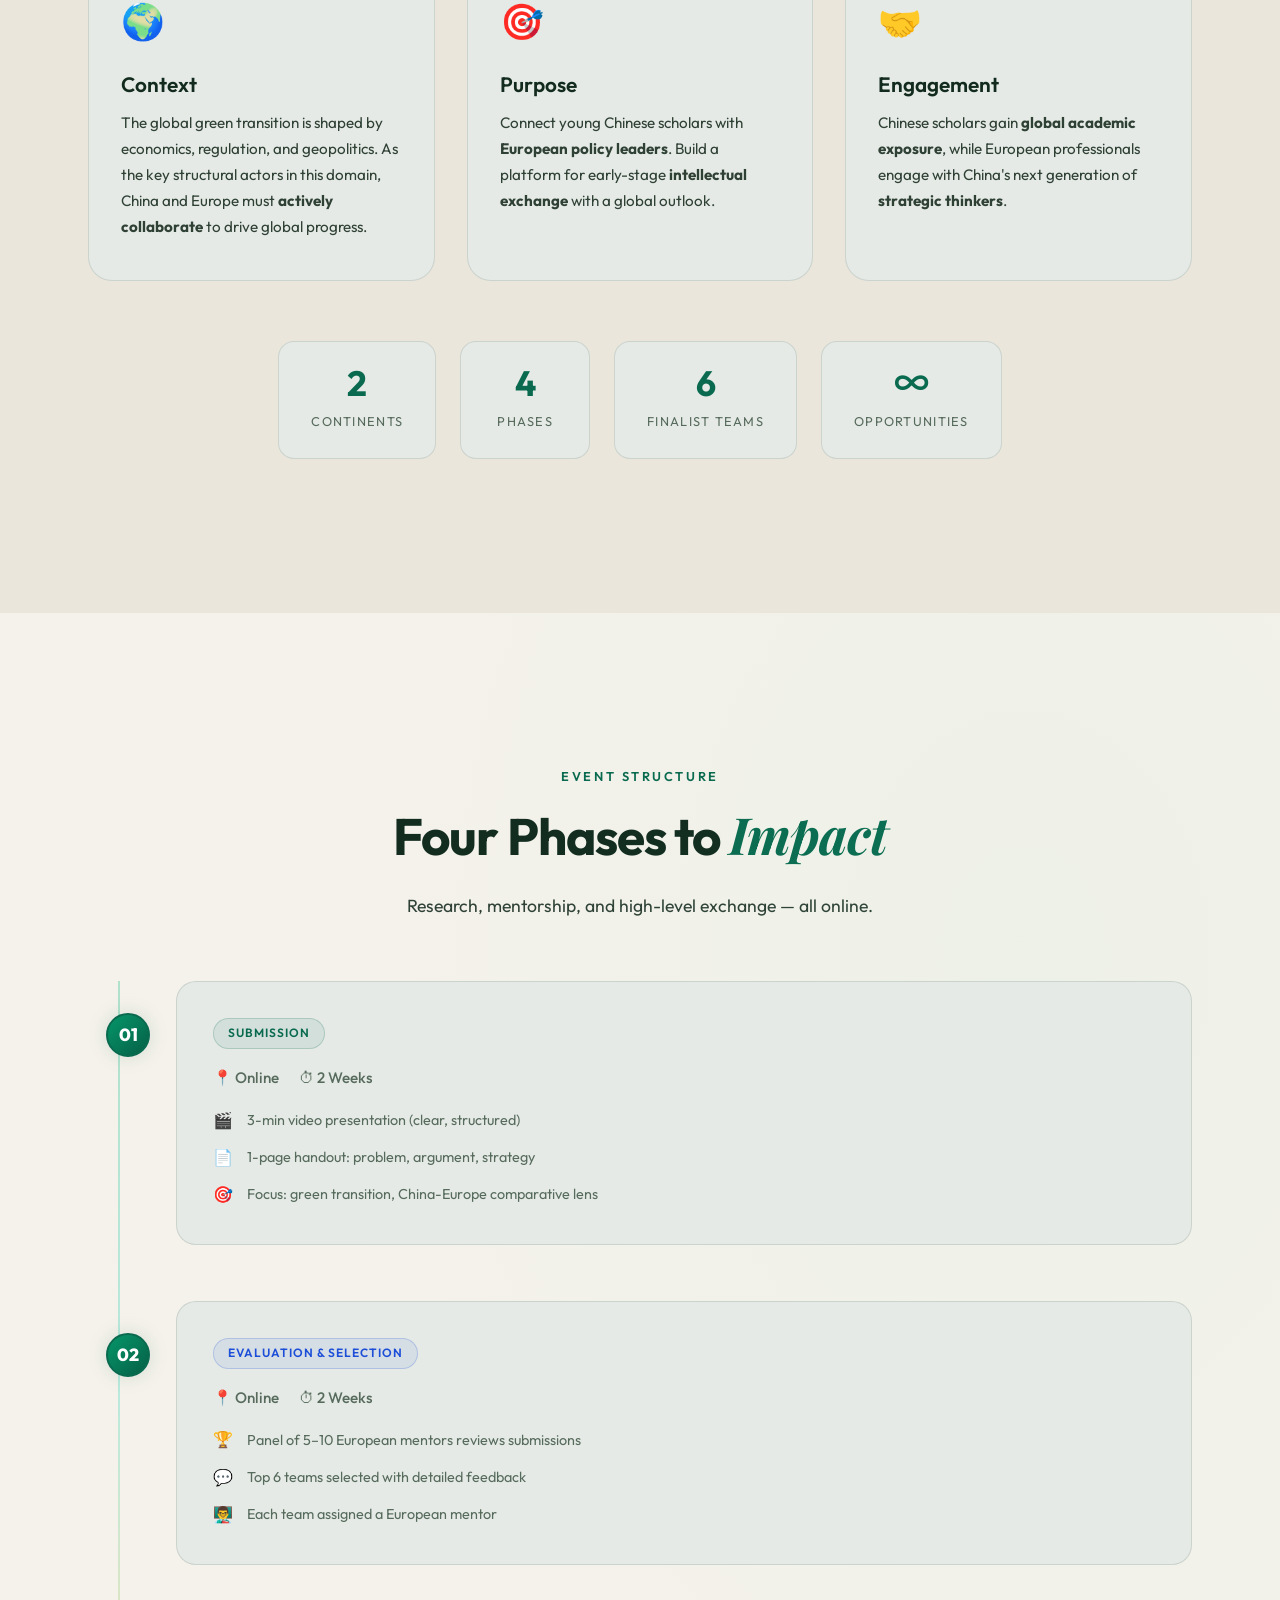
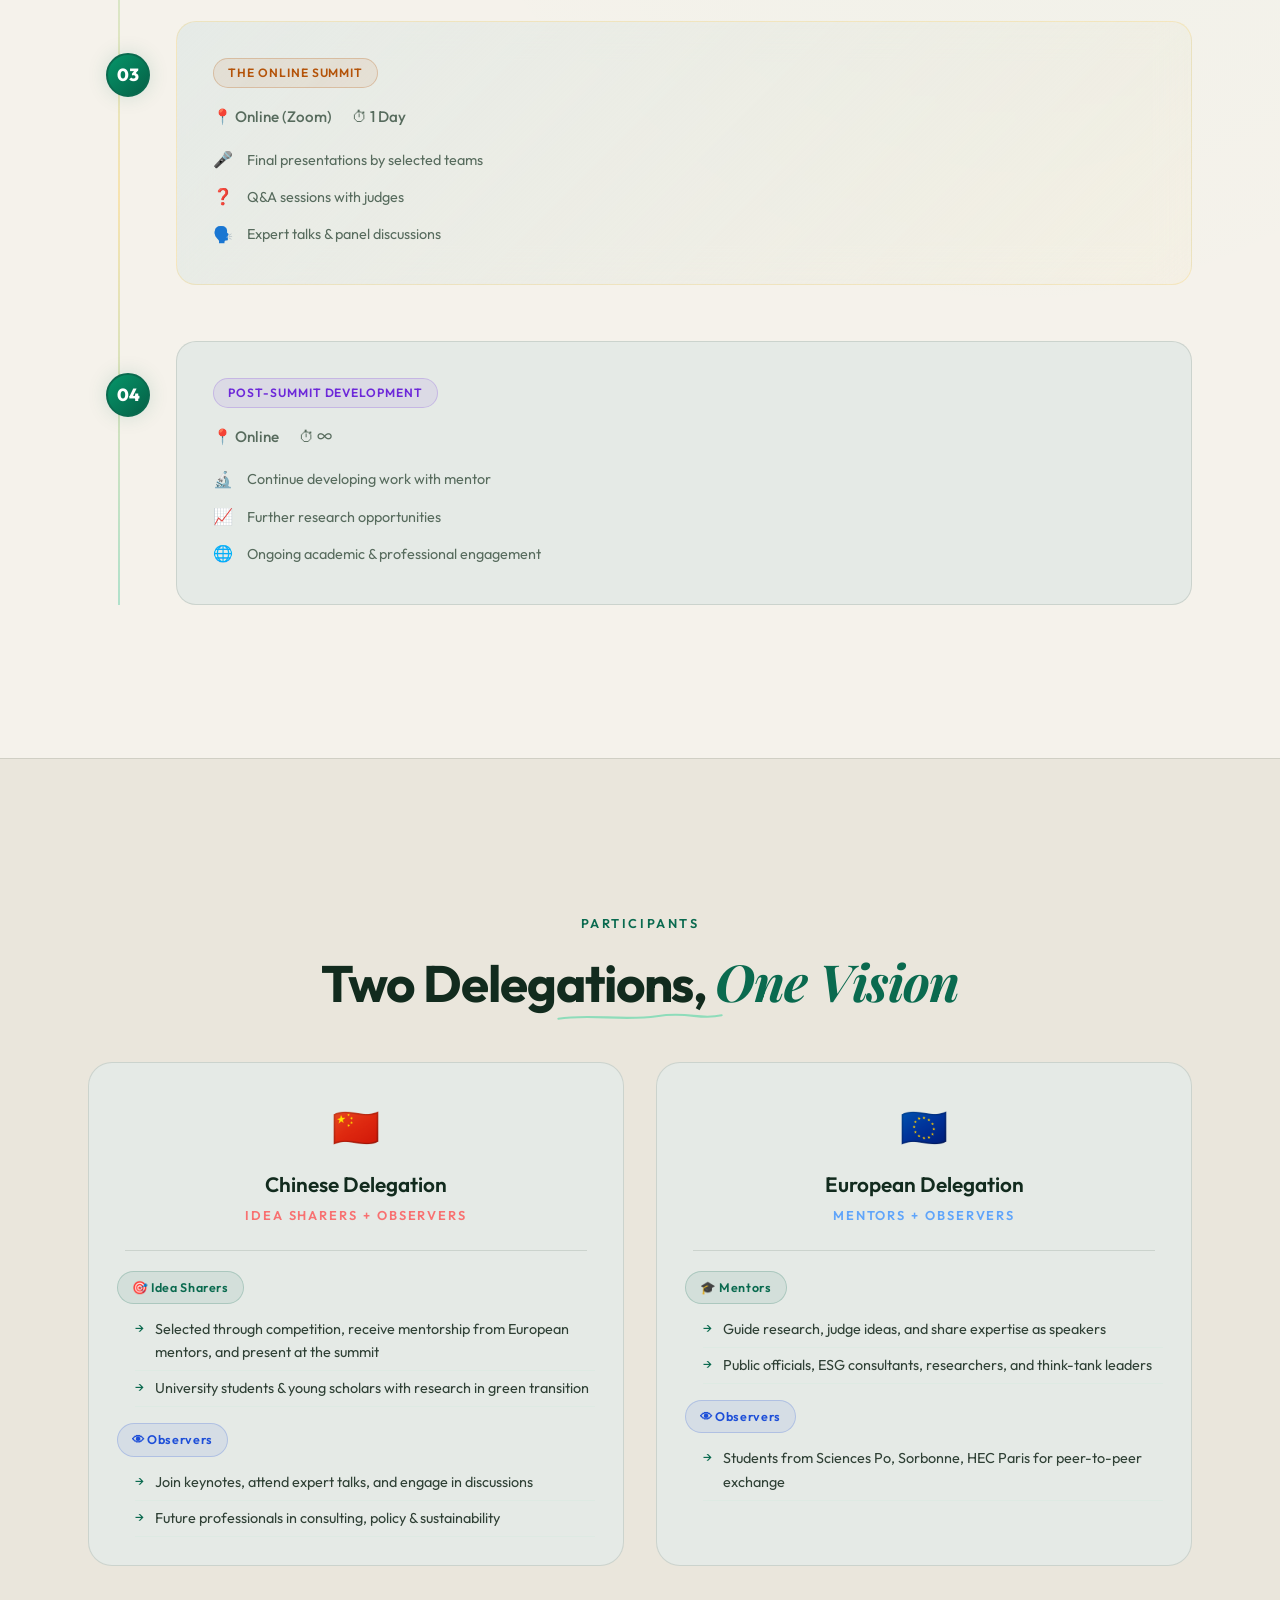
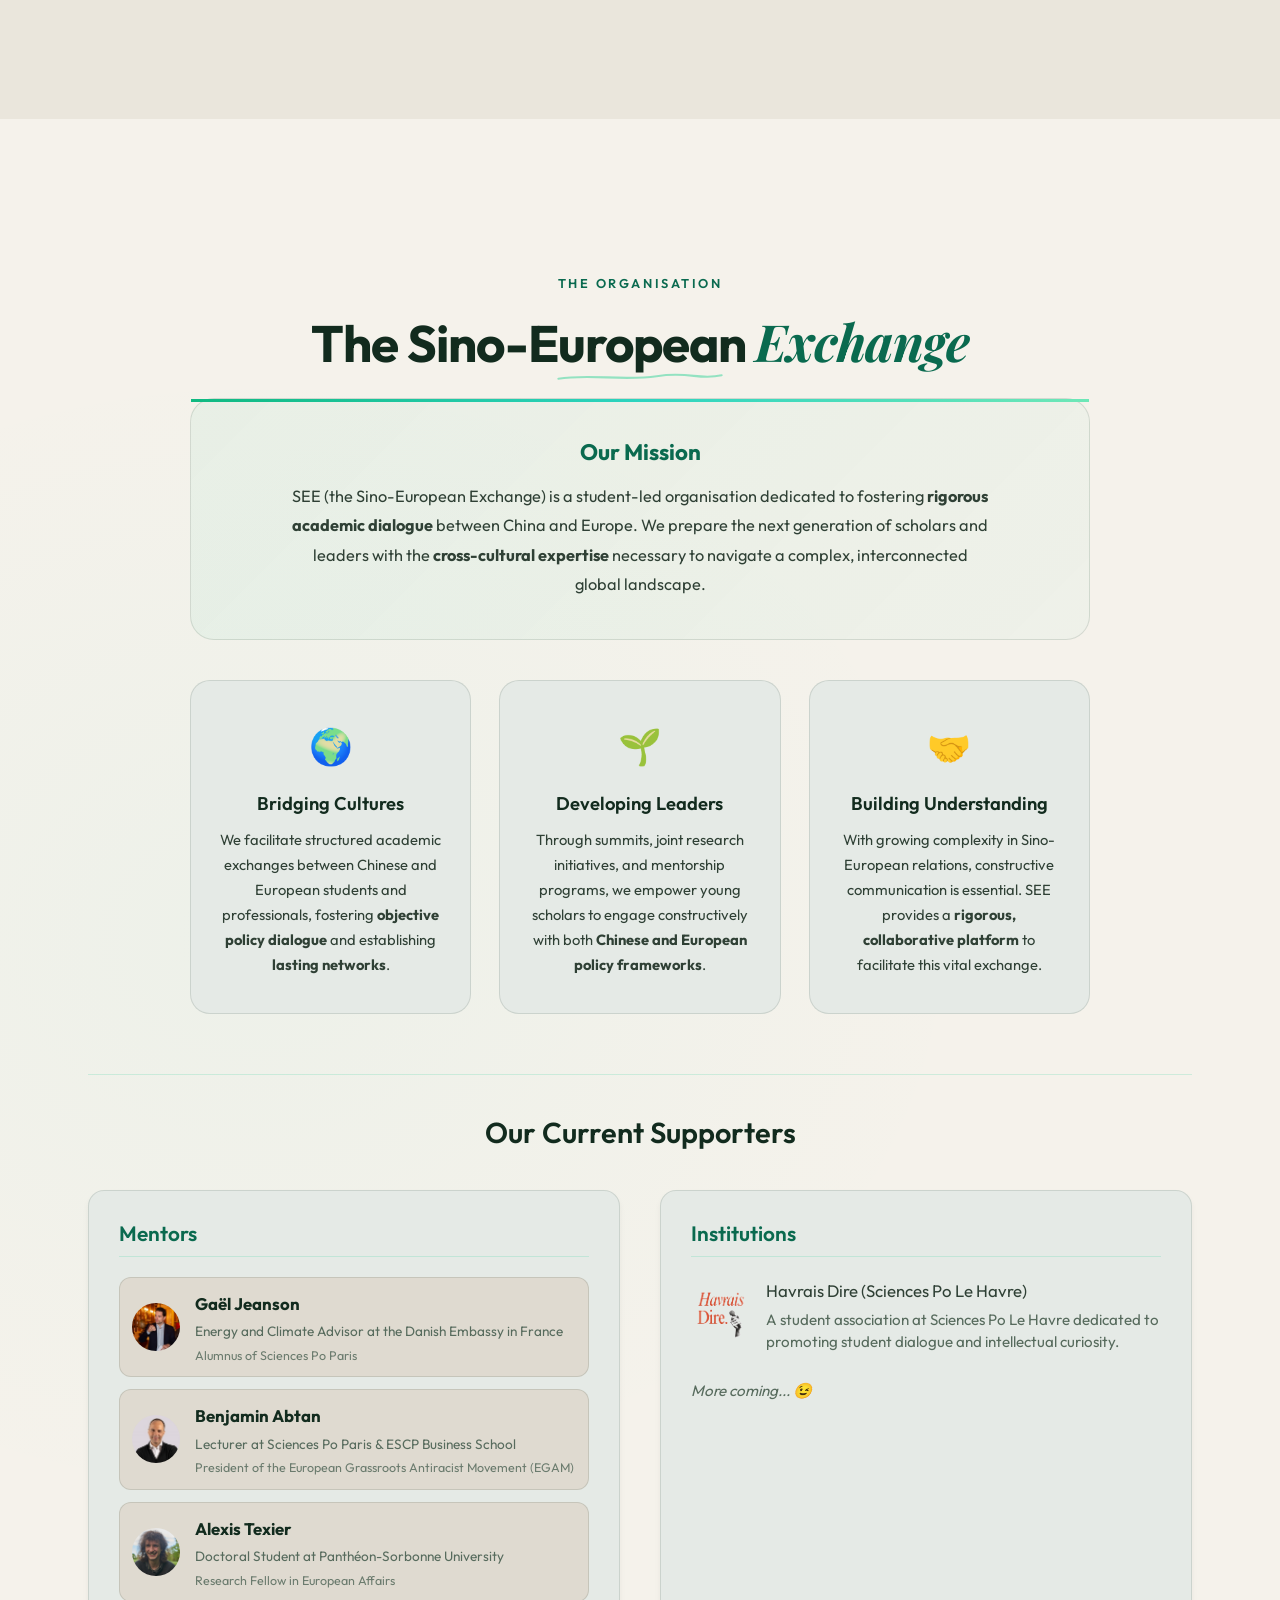
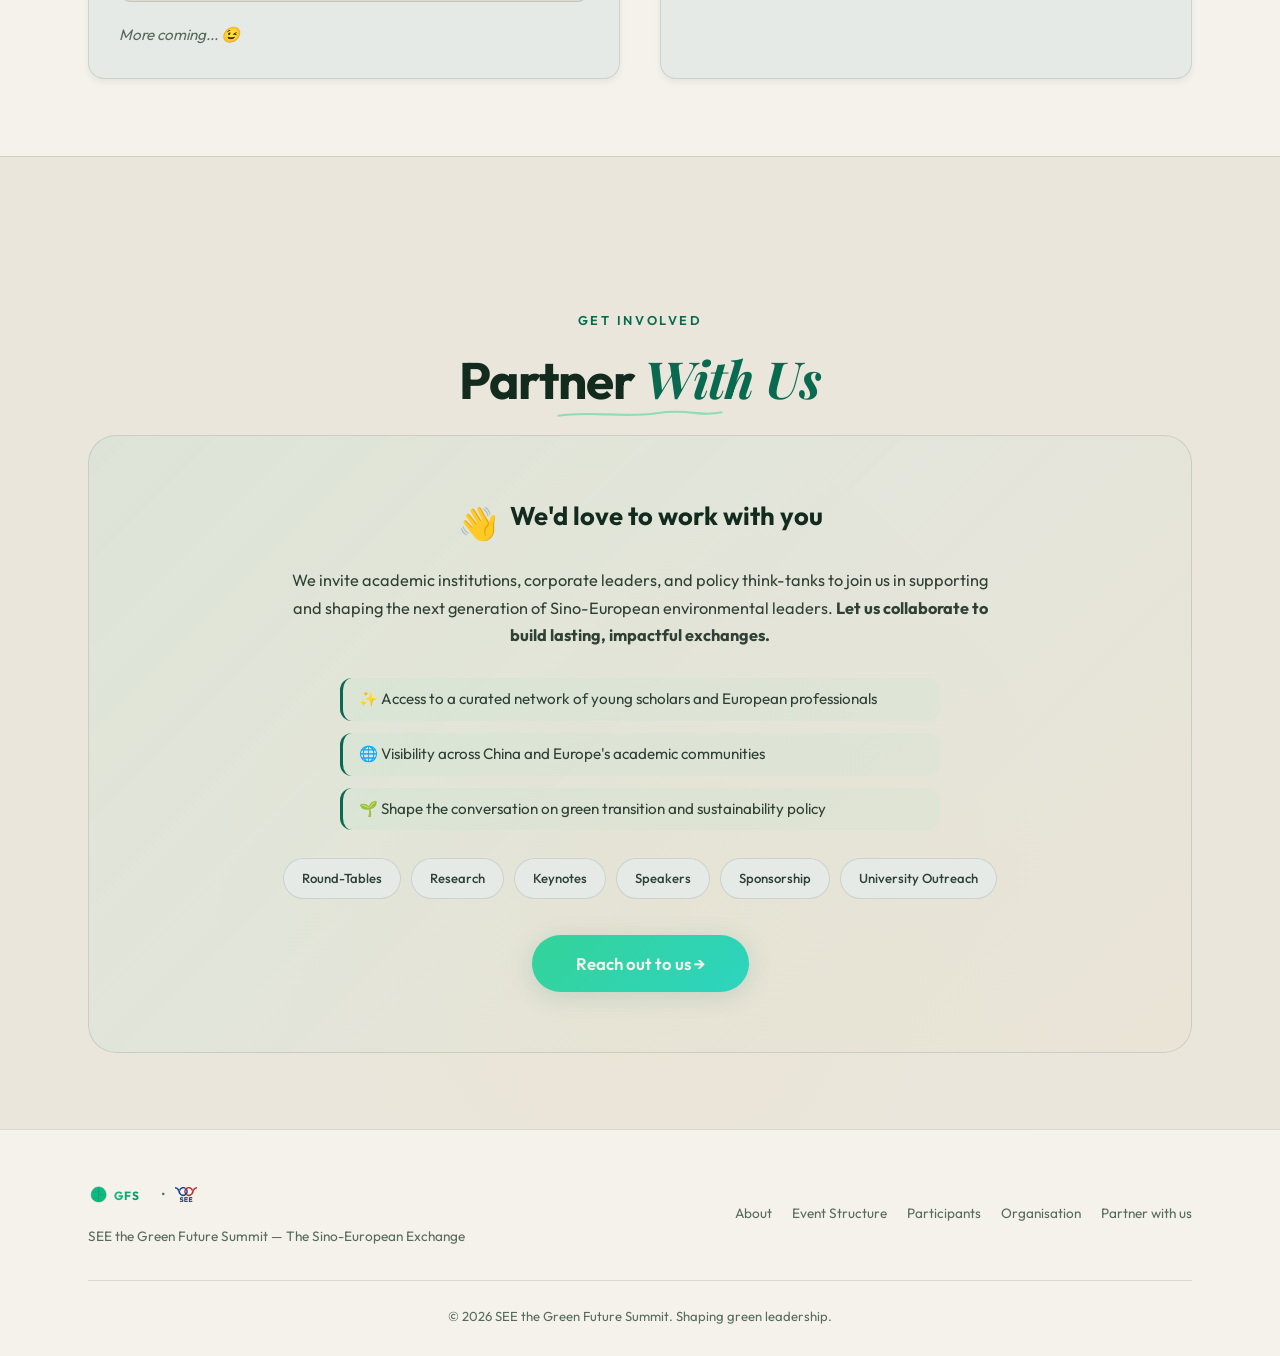
==== commit da14beec: "Add files via upload" ====
--- a/index.html
+++ b/index.html
@@ -1,30 +1,63 @@
 <!DOCTYPE html>
 <html lang="en">
+
 <head>
     <meta charset="UTF-8">
     <meta name="viewport" content="width=device-width, initial-scale=1.0">
     <title>SEE the Green Future Summit — Sino-European Exchange</title>
-    <meta name="description" content="SEE the Green Future Summit (SEEGFS) is an online academic summit bridging China's brightest young scholars with Europe's foremost professionals in green economic strategy and policy.">
-    <meta name="keywords" content="SEE, Green Future Summit, SEEGFS, Sino-European Exchange, Green Transition, Sustainability, China, Europe, Policy, Youth">
+    <meta name="description"
+        content="SEE the Green Future Summit (SEEGFS) is an online academic summit bridging China's brightest young scholars with Europe's foremost professionals in green economic strategy and policy.">
+    <meta name="keywords"
+        content="SEE, Green Future Summit, SEEGFS, Sino-European Exchange, Green Transition, Sustainability, China, Europe, Policy, Youth">
     <link rel="preconnect" href="https://fonts.googleapis.com">
     <link rel="preconnect" href="https://fonts.gstatic.com" crossorigin>
-    <link href="https://fonts.googleapis.com/css2?family=Outfit:wght@300;400;500;600;700;800&family=Playfair+Display:ital,wght@0,500;0,700;1,500&family=Noto+Sans+SC:wght@400;500;600;700&display=swap" rel="stylesheet">
+    <link
+        href="https://fonts.googleapis.com/css2?family=Caveat:wght@400;500;600;700&family=Outfit:wght@300;400;500;600;700;800&family=Playfair+Display:ital,wght@0,500;0,700;1,500&family=Noto+Sans+SC:wght@400;500;600;700&display=swap"
+        rel="stylesheet">
     <link rel="stylesheet" href="styles.css">
+    <link rel="icon" type="image/svg+xml" href="data:image/svg+xml,%3Csvg xmlns='http://www.w3.org/2000/svg' viewBox='0 0 100 100'%3E%3Cpath d='M50 12 C30 12 15 28 15 50 C15 68 28 80 48 83 C49 81 51 81 52 83 C72 80 85 68 85 48 C85 28 70 12 50 12Z' fill='%2310b981' stroke='%23059669' stroke-width='2' stroke-linejoin='round'/%3E%3Cpath d='M50 15 L50 78' stroke='%23059669' stroke-width='2.5' stroke-linecap='round'/%3E%3Cpath d='M50 35 C40 31 30 35 24 40' stroke='%23059669' stroke-width='1.5' stroke-linecap='round' fill='none'/%3E%3Cpath d='M50 50 C60 46 70 48 76 52' stroke='%23059669' stroke-width='1.5' stroke-linecap='round' fill='none'/%3E%3Cpath d='M50 65 C42 61 34 62 26 66' stroke='%23059669' stroke-width='1.5' stroke-linecap='round' fill='none'/%3E%3C/svg%3E">
 </head>
+
 <body>
+    <!-- Master SVG Icon Definitions -->
+    <svg style="position: absolute; width: 0; height: 0; overflow: hidden;" aria-hidden="true" xmlns="http://www.w3.org/2000/svg">
+        <defs>
+            <linearGradient id="gfs-leaf-grad" x1="15" y1="10" x2="85" y2="70">
+                <stop offset="0%" stop-color="#10b981" />
+                <stop offset="100%" stop-color="#059669" />
+            </linearGradient>
+            <linearGradient id="gfs-text-grad" x1="44" y1="0" x2="86" y2="0" gradientUnits="userSpaceOnUse">
+                <stop offset="0%" stop-color="#10b981" />
+                <stop offset="100%" stop-color="#059669" />
+            </linearGradient>
+        </defs>
+        <symbol id="gfs-logo-symbol" viewBox="0 0 108 36">
+            <!-- Organic Asymmetrical Leaf + Accompanying GFS Text -->
+            <g transform="scale(0.36)">
+                <path d="M50 12 C30 12 15 28 15 50 C15 68 28 80 48 83 C49 81 51 81 52 83 C72 80 85 68 85 48 C85 28 70 12 50 12Z" fill="url(#gfs-leaf-grad)" stroke="#059669" stroke-width="2" stroke-linejoin="round" />
+                <path d="M50 15 L50 78" stroke="#059669" stroke-width="2.5" stroke-linecap="round" />
+                <path d="M50 35 C40 31 30 35 24 40" stroke="#059669" stroke-width="1.5" stroke-linecap="round" fill="none" />
+                <path d="M50 50 C60 46 70 48 76 52" stroke="#059669" stroke-width="1.5" stroke-linecap="round" fill="none" />
+                <path d="M50 65 C42 61 34 62 26 66" stroke="#059669" stroke-width="1.5" stroke-linecap="round" fill="none" />
+            </g>
+            <text x="44" y="26" fill="url(#gfs-text-grad)" font-family="'Outfit', sans-serif" font-weight="700" font-size="20px" letter-spacing="0.08em">GFS</text>
+        </symbol>
+    </svg>
+
     <!-- Navigation -->
     <nav id="navbar" class="navbar">
         <div class="nav-container">
-            <a href="#hero" class="nav-logo">
-                <span class="logo-icon">🌿</span>
-                <span class="logo-text">GFS</span>
+            <a href="#hero" class="nav-logo" style="display: flex; align-items: center;">
+                <svg class="gfs-logo-svg" width="96" height="36">
+                    <use href="#gfs-logo-symbol"></use>
+                </svg>
             </a>
             <ul class="nav-links" id="navLinks">
                 <li><a href="#about" class="nav-link" data-i18n="nav.about">About</a></li>
                 <li><a href="#structure" class="nav-link" data-i18n="nav.structure">Event Structure</a></li>
                 <li><a href="#participants" class="nav-link" data-i18n="nav.participants">Participants</a></li>
-                <li><a href="#see" class="nav-link" data-i18n="nav.see">About SEE</a></li>
-                <li><a href="#partner" class="nav-link" data-i18n="nav.partner">Partner</a></li>
+                <li><a href="#see" class="nav-link" data-i18n="nav.see">Organisation</a></li>
+                <li><a href="#partner" class="nav-link nav-cta-btn" data-i18n="nav.partner">Partner with us</a></li>
             </ul>
             <div class="nav-right">
                 <!-- Language Switcher -->
@@ -33,7 +66,8 @@
                         <span class="lang-flag" id="langFlag">🇬🇧</span>
                         <span class="lang-code" id="langCode">EN</span>
                         <svg class="lang-chevron" width="12" height="12" viewBox="0 0 12 12" fill="none">
-                            <path d="M3 4.5L6 7.5L9 4.5" stroke="currentColor" stroke-width="1.5" stroke-linecap="round" stroke-linejoin="round"/>
+                            <path d="M3 4.5L6 7.5L9 4.5" stroke="currentColor" stroke-width="1.5" stroke-linecap="round"
+                                stroke-linejoin="round" />
                         </svg>
                     </button>
                     <div class="lang-dropdown" id="langDropdown">
@@ -69,8 +103,8 @@
                 <span data-i18n="hero.badge">Inaugural Edition · Online Summit</span>
             </div>
             <h1 class="hero-title animate-in">
-                <span class="title-line" data-i18n="hero.t1">SEE the</span>
-                <span class="title-line accent" data-i18n="hero.t2">Green Future</span>
+                <span class="title-line hand-drawn-text" data-i18n="hero.t1">SEE the</span>
+                <span class="title-line accent hand-underline" data-i18n="hero.t2">Green Future</span>
                 <span class="title-line italic" data-i18n="hero.t3">Summit</span>
             </h1>
             <p class="hero-subtitle animate-in" data-i18n="hero.subtitle">
@@ -78,16 +112,18 @@
             </p>
             <div class="hero-cta animate-in">
                 <a href="#structure" class="btn btn-primary" data-i18n="hero.cta1">Explore the Journey</a>
+                <a href="#partner" class="btn btn-accent-cta" data-i18n="hero.cta_partner">Partner with us →</a>
                 <button class="btn btn-outline" id="contactBtn" data-i18n="hero.cta2">Contact Us</button>
             </div>
             <div class="hero-orgs animate-in">
                 <div class="org-badge">
-                    <span class="org-icon">🌿</span>
-                    <span class="org-label" data-i18n="hero.org1">GFS</span>
+                    <svg class="gfs-logo-svg" width="84" height="28">
+                        <use href="#gfs-logo-symbol"></use>
+                    </svg>
                 </div>
                 <div class="org-divider"></div>
                 <div class="org-badge">
-                    <span class="org-icon see-icon">🔗</span>
+                    <img src="see-logo.png" alt="SEE" class="see-logo-img see-logo-sm">
                     <span class="org-label" data-i18n="hero.org2">SEE</span>
                 </div>
             </div>
@@ -103,12 +139,19 @@
         <div class="container">
             <div class="section-header reveal-up">
                 <span class="section-label center" data-i18n="about.label">About the Summit</span>
-                <h2 class="section-title center" data-i18n-html="about.title">SEE the Green Future <em>Summit</em></h2>
+                <h2 class="section-title center hand-underline-center" data-i18n-html="about.title">SEE the Green Future
+                    <em>Summit</em></h2>
             </div>
 
             <div class="about-overview reveal-up">
                 <div class="about-overview-card">
-                    <p class="about-lead" data-i18n="about.overview">An online summit by the Sino-European Exchange (SEE). Chinese scholars pitch green-transition ideas. European experts mentor, challenge, and guide them.</p>
+                    <div class="about-quote-mark">“</div>
+                    <p class="about-lead" data-i18n="about.overview">An online summit by the Sino-European Exchange
+                        (SEE). Chinese scholars pitch green-transition ideas to European experts who mentor, challenge,
+                        and guide them — building bridges between the two largest forces shaping the global green
+                        transition.</p>
+                    <div class="about-quote-mark-end">”</div>
+                    <div class="about-doodle-arrow"></div>
                 </div>
             </div>
 
@@ -116,17 +159,20 @@
                 <div class="about-pillar reveal-left">
                     <div class="pillar-icon">🌍</div>
                     <h3 data-i18n="about.context.h">Context</h3>
-                    <p data-i18n="about.context.p">Green transition = economics + regulation + geopolitics. China and Europe are the two biggest players. Collaboration isn't optional.</p>
+                    <p data-i18n="about.context.p">Green transition = economics + regulation + geopolitics. China and
+                        Europe are the two biggest players. Collaboration isn't optional.</p>
                 </div>
                 <div class="about-pillar reveal-up">
                     <div class="pillar-icon">🎯</div>
                     <h3 data-i18n="about.purpose.h">Purpose</h3>
-                    <p data-i18n="about.purpose.p">Connect young Chinese scholars with European policy leaders. Build a platform for early-stage intellectual exchange with a global outlook.</p>
+                    <p data-i18n="about.purpose.p">Connect young Chinese scholars with European policy leaders. Build a
+                        platform for early-stage intellectual exchange with a global outlook.</p>
                 </div>
                 <div class="about-pillar reveal-right">
                     <div class="pillar-icon">🤝</div>
                     <h3 data-i18n="about.engagement.h">Engagement</h3>
-                    <p data-i18n="about.engagement.p">Chinese students get international exposure. European professionals discover China's next generation of strategic thinkers.</p>
+                    <p data-i18n="about.engagement.p">Chinese students get international exposure. European
+                        professionals discover China's next generation of strategic thinkers.</p>
                 </div>
             </div>
 
@@ -156,7 +202,8 @@
         <div class="container">
             <span class="section-label center" data-i18n="structure.label">Event Structure</span>
             <h2 class="section-title center" data-i18n-html="structure.title">Four Phases to <em>Impact</em></h2>
-            <p class="section-subtitle center" data-i18n="structure.subtitle">Research, mentorship, and high-level exchange — all online.</p>
+            <p class="section-subtitle center" data-i18n="structure.subtitle">Research, mentorship, and high-level
+                exchange — all online.</p>
 
             <div class="timeline">
                 <!-- Phase 1 -->
@@ -165,8 +212,9 @@
                         <span class="phase-number">01</span>
                     </div>
                     <div class="timeline-card">
-                        <div class="phase-tag submission" data-i18n="phase1.tag">Submission · 2 Weeks</div>
-                        <h3 data-i18n="phase1.h">Submission</h3>
+                        <div class="phase-tag submission" data-i18n="phase1.tag">Submission</div>
+                        <div class="phase-meta"><span class="phase-location">📍 Online</span><span
+                                class="phase-duration">⏱ 2 Weeks</span></div>
                         <div class="phase-details">
                             <div class="detail">
                                 <span class="detail-icon">🎬</span>
@@ -178,7 +226,8 @@
                             </div>
                             <div class="detail">
                                 <span class="detail-icon">🎯</span>
-                                <span data-i18n="phase1.d3">Focus: green transition, China-Europe comparative lens</span>
+                                <span data-i18n="phase1.d3">Focus: green transition, China-Europe comparative
+                                    lens</span>
                             </div>
                         </div>
                     </div>
@@ -190,12 +239,13 @@
                         <span class="phase-number">02</span>
                     </div>
                     <div class="timeline-card">
-                        <div class="phase-tag evaluation" data-i18n="phase2.tag">Evaluation · 2 Weeks</div>
-                        <h3 data-i18n="phase2.h">Evaluation & Selection</h3>
+                        <div class="phase-tag evaluation" data-i18n="phase2.tag">Evaluation & Selection</div>
+                        <div class="phase-meta"><span class="phase-location">📍 Online</span><span
+                                class="phase-duration">⏱ 2 Weeks</span></div>
                         <div class="phase-details">
                             <div class="detail">
                                 <span class="detail-icon">🏆</span>
-                                <span data-i18n="phase2.d1">Panel of 5–10 European professors reviews submissions</span>
+                                <span data-i18n="phase2.d1">Panel of 5–10 European mentors reviews submissions</span>
                             </div>
                             <div class="detail">
                                 <span class="detail-icon">💬</span>
@@ -215,8 +265,9 @@
                         <span class="phase-number">03</span>
                     </div>
                     <div class="timeline-card featured">
-                        <div class="phase-tag summit-tag" data-i18n="phase3.tag">Online Summit</div>
-                        <h3 data-i18n="phase3.h">The Online Summit</h3>
+                        <div class="phase-tag summit-tag" data-i18n="phase3.tag">The Online Summit</div>
+                        <div class="phase-meta"><span class="phase-location">📍 Online (Zoom)</span><span
+                                class="phase-duration">⏱ 1 Day</span></div>
                         <div class="phase-details">
                             <div class="detail">
                                 <span class="detail-icon">🎤</span>
@@ -240,8 +291,9 @@
                         <span class="phase-number">04</span>
                     </div>
                     <div class="timeline-card">
-                        <div class="phase-tag post-summit" data-i18n="phase4.tag">Post-Summit</div>
-                        <h3 data-i18n="phase4.h">Post-Summit Development</h3>
+                        <div class="phase-tag post-summit" data-i18n="phase4.tag">Post-Summit Development</div>
+                        <div class="phase-meta"><span class="phase-location">📍 Online</span><span
+                                class="phase-duration">⏱ ∞</span></div>
                         <div class="phase-details">
                             <div class="detail">
                                 <span class="detail-icon">🔬</span>
@@ -266,33 +318,61 @@
     <section id="participants" class="section participants">
         <div class="container">
             <span class="section-label center" data-i18n="participants.label">Participants</span>
-            <h2 class="section-title center" data-i18n-html="participants.title">Two Delegations, <em>One Vision</em></h2>
+            <h2 class="section-title center hand-underline-center" data-i18n-html="participants.title">Two Delegations,
+                <em>One Vision</em></h2>
 
             <div class="audience-grid">
                 <div class="audience-card reveal-left">
                     <div class="audience-header china">
                         <span class="audience-flag">🇨🇳</span>
                         <h3 data-i18n="aud.cn.h">Chinese Delegation</h3>
-                        <span class="audience-role" data-i18n="aud.cn.role">Idea-Sharers & Learners</span>
-                    </div>
-                    <ul class="audience-list">
-                        <li data-i18n-html="aud.cn.l1"><strong>Idea-sharers:</strong> Selected through competition, receive European-professor mentorship, present at the summit</li>
-                        <li data-i18n-html="aud.cn.l2"><strong>Learners:</strong> Join keynotes, hear speeches, engage in discussions</li>
-                        <li data-i18n="aud.cn.l3">University students & young scholars seeking international exposure</li>
-                        <li data-i18n="aud.cn.l4">Future professionals in consulting, policy & sustainability</li>
-                    </ul>
+                        <span class="audience-role" data-i18n="aud.cn.role">Idea Sharers + Observers</span>
+                    </div>
+                    <div class="audience-roles-split">
+                        <div class="role-group">
+                            <span class="role-badge role-badge-primary" data-i18n="aud.cn.badge1">🎯 Idea Sharers</span>
+                            <ul class="audience-list">
+                                <li data-i18n="aud.cn.l1">Selected through competition, receive mentorship from European
+                                    mentors, and present at the summit</li>
+                                <li data-i18n="aud.cn.l2">University students & young scholars with research in green
+                                    transition</li>
+                            </ul>
+                        </div>
+                        <div class="role-group">
+                            <span class="role-badge role-badge-secondary" data-i18n="aud.cn.badge2">👁 Observers</span>
+                            <ul class="audience-list">
+                                <li data-i18n="aud.cn.l3">Join keynotes, attend expert talks, and engage in discussions
+                                </li>
+                                <li data-i18n="aud.cn.l4">Future professionals in consulting, policy & sustainability
+                                </li>
+                            </ul>
+                        </div>
+                    </div>
                 </div>
                 <div class="audience-card reveal-right">
                     <div class="audience-header europe">
                         <span class="audience-flag">🇪🇺</span>
                         <h3 data-i18n="aud.eu.h">European Delegation</h3>
-                        <span class="audience-role" data-i18n="aud.eu.role">Mentors & Observers</span>
-                    </div>
-                    <ul class="audience-list">
-                        <li data-i18n-html="aud.eu.l1"><strong>Mentors & Speakers:</strong> Guide research, judge ideas, share expertise</li>
-                        <li data-i18n-html="aud.eu.l2"><strong>Decision Makers:</strong> Public officials, ESG consultants, researchers, think-tank leaders</li>
-                        <li data-i18n-html="aud.eu.l3"><strong>Student Observers:</strong> From Sciences Po, Sorbonne, HEC Paris — peer-to-peer exchange</li>
-                    </ul>
+                        <span class="audience-role" data-i18n="aud.eu.role">Mentors + Observers</span>
+                    </div>
+                    <div class="audience-roles-split">
+                        <div class="role-group">
+                            <span class="role-badge role-badge-primary" data-i18n="aud.eu.badge1">🎓 Mentors</span>
+                            <ul class="audience-list">
+                                <li data-i18n="aud.eu.l1">Guide research, judge ideas, and share expertise as speakers
+                                </li>
+                                <li data-i18n="aud.eu.l2">Public officials, ESG consultants, researchers, and think-tank
+                                    leaders</li>
+                            </ul>
+                        </div>
+                        <div class="role-group">
+                            <span class="role-badge role-badge-secondary" data-i18n="aud.eu.badge2">👁 Observers</span>
+                            <ul class="audience-list">
+                                <li data-i18n="aud.eu.l3">Students from Sciences Po, Sorbonne, HEC Paris for
+                                    peer-to-peer exchange</li>
+                            </ul>
+                        </div>
+                    </div>
                 </div>
             </div>
         </div>
@@ -301,31 +381,94 @@
     <!-- About SEE Section -->
     <section id="see" class="section see-section">
         <div class="container">
-            <span class="section-label center" data-i18n="see.label">The Organization</span>
-            <h2 class="section-title center" data-i18n-html="see.title">The Sino-European <em>Exchange</em></h2>
-            <p class="section-subtitle center" data-i18n="see.subtitle">Bridging European and Chinese perspectives through intercultural dialogue.</p>
+            <span class="section-label center" data-i18n="see.label">The Organisation</span>
+            <h2 class="section-title center hand-underline-center" data-i18n-html="see.title">The Sino-European
+                <em>Exchange</em></h2>
 
             <div class="see-compact reveal-up">
-                <div class="see-intro">
-                    <p data-i18n="see.intro">Empowering the next generation of Sino-European leaders to interact, learn, and cooperate across borders.</p>
-                </div>
-                <div class="pillars-grid">
-                    <div class="pillar-card">
-                        <div class="pillar-number">01</div>
-                        <h4 data-i18n="pillars.1.h">Green Future Summit</h4>
-                        <p data-i18n="pillars.1.p">Our flagship event for green transition dialogue</p>
-                    </div>
-                    <div class="pillar-card">
-                        <div class="pillar-number">02</div>
-                        <h4 data-i18n="pillars.2.h">Round-Table Dialogues</h4>
-                        <p data-i18n="pillars.2.p">Year-round expert discussions & youth forums</p>
-                    </div>
-                    <div class="pillar-card">
-                        <div class="pillar-number">03</div>
-                        <h4 data-i18n="pillars.3.h">Comparative Research</h4>
-                        <p data-i18n="pillars.3.p">Cross-cultural academic collaboration</p>
-                    </div>
-                </div>
+                <div class="see-value-card">
+                    <h3 class="see-value-heading" data-i18n="see.mission.h">Our Mission</h3>
+                    <p data-i18n="see.mission.p">SEE (the Sino-European Exchange) is a student-led organisation
+                        dedicated to fostering meaningful dialogue between China and Europe. We believe that the next
+                        generation of leaders must be equipped with cross-cultural competence to navigate an
+                        increasingly interconnected world.</p>
+                </div>
+                <div class="see-values-grid">
+                    <div class="see-val-item reveal-left">
+                        <div class="see-val-icon">🌍</div>
+                        <h4 data-i18n="see.val1.h">Bridging Cultures</h4>
+                        <p data-i18n="see.val1.p">We create spaces where Chinese and European students and professionals
+                            engage in genuine intellectual exchange, breaking down stereotypes and building lasting
+                            connections.</p>
+                    </div>
+                    <div class="see-val-item reveal-up">
+                        <div class="see-val-icon">🌱</div>
+                        <h4 data-i18n="see.val2.h">Developing Leaders</h4>
+                        <p data-i18n="see.val2.p">Through summits, research collaborations, and mentorship programmes,
+                            we nurture young thinkers who can operate confidently across both Chinese and European
+                            policy landscapes.</p>
+                    </div>
+                    <div class="see-val-item reveal-right">
+                        <div class="see-val-icon">🤝</div>
+                        <h4 data-i18n="see.val3.h">Building Understanding</h4>
+                        <p data-i18n="see.val3.p">In a world of increasing complexity between China and Europe, mutual
+                            understanding isn't a luxury — it's a necessity. SEE provides the platform to make it
+                            happen.</p>
+                    </div>
+                </div>
+            </div>
+            <div class="supporters-section reveal-up">
+                <h3 class="supporters-title" data-i18n="see.supporters.title">Our Current Supporters</h3>
+
+                <div class="supporters-grid">
+                    <div class="supporters-col">
+                        <h4 data-i18n="see.supporters.professors">Mentors</h4>
+                        <div class="supporter-list">
+                            <a href="https://www.linkedin.com/in/gael-jeanson-61b2a294" target="_blank"
+                                class="supporter-prof">
+                                <img src="gael.jpg" alt="Gaël Jeanson" class="prof-avatar">
+                                <div class="prof-info">
+                                    <span class="prof-name">Gaël Jeanson</span>
+                                    <span class="prof-desc" data-i18n-html="see.supporters.prof1">Energy and Climate Advisor at the Danish Embassy in France<br><span style="display:block; margin-top:4px; font-size:0.92em; opacity:0.85;">Alumnus of Sciences Po Paris</span></span>
+                                </div>
+                            </a>
+                            <a href="https://www.linkedin.com/in/benjaminabtan" target="_blank" class="supporter-prof">
+                                <img src="benjamin.jpg" alt="Benjamin Abtan" class="prof-avatar">
+                                <div class="prof-info">
+                                    <span class="prof-name">Benjamin Abtan</span>
+                                    <span class="prof-desc" data-i18n-html="see.supporters.prof2">Lecturer at Sciences Po Paris & ESCP Business School<br><span style="display:block; margin-top:4px; font-size:0.92em; opacity:0.85;">President of the European Grassroots Antiracist Movement (EGAM)</span></span>
+                                </div>
+                            </a>
+                            <a href="https://www.linkedin.com/in/alexis-texier-21b297164" target="_blank"
+                                class="supporter-prof">
+                                <img src="alexis.jpg" alt="Alexis Texier" class="prof-avatar">
+                                <div class="prof-info">
+                                    <span class="prof-name">Alexis Texier</span>
+                                    <span class="prof-desc" data-i18n-html="see.supporters.prof3">Doctoral Student at Panthéon-Sorbonne University<br><span style="display:block; margin-top:4px; font-size:0.92em; opacity:0.85;">Research Fellow in European Affairs</span></span>
+                                </div>
+                            </a>
+                        </div>
+                        <p class="more-coming" data-i18n="see.supporters.more">More coming... 😉</p>
+                    </div>
+
+                    <div class="supporters-col">
+                        <h4 data-i18n="see.supporters.institutions">Institutions</h4>
+                        <div class="supporter-inst-list">
+                            <div class="supporter-inst">
+                                <img src="havrais-dire-logo.jpg" alt="Havrais Dire" class="inst-logo">
+                                <div class="inst-info">
+                                    <span class="supporter-name">Havrais Dire (Sciences Po Le Havre)</span>
+                                    <span class="inst-desc" data-i18n="see.supporters.inst1_desc"
+                                        style="display:block; font-size:0.9em; color:var(--text-muted); margin-top:4px; line-height:1.4;">A
+                                        student association at Sciences Po Le Havre dedicated to promoting student dialogue
+                                        and intellectual curiosity.</span>
+                                </div>
+                            </div>
+                        <p class="more-coming" data-i18n="see.supporters.more">More coming... 😉</p>
+                    </div>
+                </div>
+
+
             </div>
         </div>
     </section>
@@ -334,11 +477,25 @@
     <section id="partner" class="section partner">
         <div class="container">
             <span class="section-label center" data-i18n="partner.label">Get Involved</span>
-            <h2 class="section-title center" data-i18n-html="partner.title">Join Our <em>Mission</em></h2>
+            <h2 class="section-title center hand-underline-center" data-i18n-html="partner.title">Partner <em>With
+                    Us</em></h2>
 
             <div class="cta-block reveal-up">
-                <h3 data-i18n="cta.h">Partner With Us</h3>
-                <p data-i18n="cta.p">Academic institutions, corporate partners, and policy think tanks — let's build the future of Sino-European green leadership together.</p>
+                <div class="cta-warmth">
+                    <span class="cta-hand-wave">👋</span>
+                    <h3 data-i18n="cta.h">We'd love to work with you</h3>
+                </div>
+                <p data-i18n="cta.p">Whether you're an academic institution, a corporate partner, or a policy think tank
+                    — there's a place for you in shaping the next generation of Sino-European green leaders. Let's build
+                    something meaningful together.</p>
+                <div class="partner-benefits">
+                    <div class="benefit-item" data-i18n="cta.b1">✨ Access to a curated network of young scholars and
+                        European professionals</div>
+                    <div class="benefit-item" data-i18n="cta.b2">🌐 Visibility across China and Europe's academic
+                        communities</div>
+                    <div class="benefit-item" data-i18n="cta.b3">🌱 Shape the conversation on green transition and
+                        sustainability policy</div>
+                </div>
                 <div class="partner-needs">
                     <span class="need-tag" data-i18n="cta.tag1">Round-Tables</span>
                     <span class="need-tag" data-i18n="cta.tag2">Research</span>
@@ -347,7 +504,8 @@
                     <span class="need-tag" data-i18n="cta.tag5">Sponsorship</span>
                     <span class="need-tag" data-i18n="cta.tag6">University Outreach</span>
                 </div>
-                <button class="btn btn-primary btn-large" id="contactBtnPartner" data-i18n="cta.btn">Contact Us</button>
+                <button class="btn btn-accent-cta btn-large" id="contactBtnPartner" data-i18n="cta.btn">Reach out to us
+                    →</button>
             </div>
         </div>
     </section>
@@ -376,15 +534,20 @@
         <div class="container">
             <div class="footer-content">
                 <div class="footer-brand">
-                    <span class="logo-icon">🌿</span>
-                    <span class="logo-text">GFS</span>
-                    <p class="footer-tagline" data-i18n="footer.tagline">SEE the Green Future Summit — The Sino-European Exchange for the Future</p>
+                    <div style="display: flex; align-items: center; gap: 10px;">
+                        <svg class="gfs-logo-svg" width="64" height="24">
+                            <use href="#gfs-logo-symbol"></use>
+                        </svg>
+                        <span class="footer-divider">·</span>
+                        <img src="see-logo.png" alt="SEE" class="see-logo-img see-logo-xs">
+                    </div>
+                    <p class="footer-tagline" data-i18n="footer.tagline">SEE the Green Future Summit — The Sino-European Exchange</p>
                 </div>
                 <div class="footer-links">
                     <a href="#about" data-i18n="nav.about">About</a>
                     <a href="#structure" data-i18n="nav.structure">Event Structure</a>
                     <a href="#participants" data-i18n="nav.participants">Participants</a>
-                    <a href="#see" data-i18n="nav.see">About SEE</a>
+                    <a href="#see" data-i18n="nav.see">Organisation</a>
                     <a href="#partner" data-i18n="nav.partner">Partner</a>
                 </div>
             </div>
@@ -397,4 +560,5 @@
     <script src="translations.js"></script>
     <script src="script.js"></script>
 </body>
-</html>
+
+</html>
--- a/styles.css
+++ b/styles.css
@@ -5,13 +5,13 @@
 
 /* --- CSS Custom Properties --- */
 :root {
-    /* Color Palette — Rich greens with teal-blue accents */
-    --bg-primary: #0a1a14;
-    --bg-secondary: #0f2319;
-    --bg-tertiary: #0d1e16;
-    --bg-card: rgba(18, 46, 33, 0.55);
-    --bg-card-hover: rgba(26, 60, 44, 0.7);
-    --bg-glass: rgba(24, 52, 38, 0.4);
+    /* Color Palette — Earthen Luxe (Warm Cream & Forest Green) */
+    --bg-primary: #f5f2eb;
+    --bg-secondary: #eae6dc;
+    --bg-tertiary: #dfdad0;
+    --bg-card: #e5eae6;
+    --bg-card-hover: #d9e2db;
+    --bg-glass: rgba(245, 242, 235, 0.8);
 
     --green-50: #ecfdf5;
     --green-100: #d1fae5;
@@ -33,18 +33,18 @@
     --gold-400: #fbbf24;
     --gold-500: #f59e0b;
 
-    --text-primary: #f0fdf4;
-    --text-secondary: rgba(209, 250, 229, 0.75);
-    --text-muted: rgba(167, 243, 208, 0.5);
-
-    --accent: #34d399;
-    --accent-glow: rgba(52, 211, 153, 0.25);
+    --text-primary: #122b1e;
+    --text-secondary: #2f4035;
+    --text-muted: #576b5d;
+
+    --accent: #0a6a4f;
+    --accent-glow: rgba(10, 106, 79, 0.15);
     --gold: #fbbf24;
     --gold-glow: rgba(251, 191, 36, 0.15);
 
     /* Borders */
-    --border: rgba(52, 211, 153, 0.12);
-    --border-hover: rgba(52, 211, 153, 0.3);
+    --border: rgba(18, 43, 30, 0.12);
+    --border-hover: rgba(10, 106, 79, 0.35);
 
     /* Spacing */
     --section-padding: clamp(80px, 12vw, 160px);
@@ -225,7 +225,7 @@
 
 .navbar.scrolled {
     padding: 12px 0;
-    background: rgba(10, 26, 20, 0.92);
+    background: rgba(245, 242, 235, 0.92);
     backdrop-filter: blur(20px) saturate(1.5);
     -webkit-backdrop-filter: blur(20px) saturate(1.5);
     border-bottom: 1px solid var(--border);
@@ -354,7 +354,7 @@
     top: calc(100% + 8px);
     right: 0;
     min-width: 160px;
-    background: rgba(15, 35, 25, 0.95);
+    background: rgba(245, 242, 235, 0.98);
     backdrop-filter: blur(20px);
     -webkit-backdrop-filter: blur(20px);
     border: 1px solid var(--border);
@@ -364,7 +364,7 @@
     visibility: hidden;
     transform: translateY(-8px) scale(0.96);
     transition: all 0.25s var(--ease-out);
-    box-shadow: 0 16px 48px rgba(0, 0, 0, 0.3);
+    box-shadow: 0 12px 32px rgba(18, 43, 30, 0.15);
 }
 
 .lang-switcher.open .lang-dropdown {
@@ -458,13 +458,13 @@
     display: inline-block;
     padding: 8px 24px;
     font-size: 0.8rem;
-    font-weight: 600;
+    font-weight: 700;
     letter-spacing: 0.15em;
     text-transform: uppercase;
-    color: var(--gold-400);
-    border: 1px solid rgba(251, 191, 36, 0.3);
+    color: #b45309;
+    border: 1px solid rgba(180, 83, 9, 0.25);
     border-radius: 50px;
-    background: rgba(251, 191, 36, 0.06);
+    background: rgba(180, 83, 9, 0.08);
 }
 
 .hero-title {
@@ -799,9 +799,9 @@
 }
 
 .phase-number {
-    font-size: 0.8rem;
-    font-weight: 700;
-    color: var(--accent);
+    font-size: 1.1rem;
+    font-weight: 800;
+    color: #ffffff;
 }
 
 .timeline-card {
@@ -841,27 +841,27 @@
 }
 
 .phase-tag.submission {
-    background: rgba(52, 211, 153, 0.1);
-    color: var(--green-400);
-    border: 1px solid rgba(52, 211, 153, 0.2);
+    background: rgba(10, 106, 79, 0.08);
+    color: var(--accent); /* `#0a6a4f` */
+    border: 1px solid rgba(10, 106, 79, 0.2);
 }
 
 .phase-tag.evaluation {
-    background: rgba(96, 165, 250, 0.1);
-    color: #60a5fa;
-    border: 1px solid rgba(96, 165, 250, 0.2);
+    background: rgba(29, 78, 216, 0.08);
+    color: #1d4ed8;
+    border: 1px solid rgba(29, 78, 216, 0.2);
 }
 
 .phase-tag.summit-tag {
-    background: rgba(251, 191, 36, 0.1);
-    color: var(--gold-400);
-    border: 1px solid rgba(251, 191, 36, 0.2);
+    background: rgba(180, 83, 9, 0.08);
+    color: #b45309;
+    border: 1px solid rgba(180, 83, 9, 0.25);
 }
 
 .phase-tag.post-summit {
-    background: rgba(167, 139, 250, 0.1);
-    color: #a78bfa;
-    border: 1px solid rgba(167, 139, 250, 0.2);
+    background: rgba(109, 40, 217, 0.08);
+    color: #6d28d9;
+    border: 1px solid rgba(109, 40, 217, 0.2);
 }
 
 .timeline-card h3 {
@@ -1119,7 +1119,7 @@
 }
 
 .modal-card {
-    background: linear-gradient(145deg, rgba(18, 46, 33, 0.95), rgba(10, 26, 20, 0.98));
+    background: linear-gradient(145deg, #f5f2eb, #eae6dc);
     border: 1px solid var(--border-hover);
     border-radius: 28px;
     padding: 48px 44px;
@@ -1129,8 +1129,8 @@
     position: relative;
     transform: translateY(20px) scale(0.95);
     transition: transform 0.4s var(--ease-spring);
-    box-shadow: 0 24px 64px rgba(0, 0, 0, 0.4),
-                0 0 80px rgba(52, 211, 153, 0.08);
+    box-shadow: 0 24px 64px rgba(18, 43, 30, 0.15),
+                0 0 80px rgba(10, 106, 79, 0.06);
 }
 
 .modal-overlay.active .modal-card {
@@ -1164,10 +1164,7 @@
     font-size: 1.5rem;
     font-weight: 700;
     margin-bottom: 28px;
-    background: linear-gradient(135deg, var(--green-300), var(--teal-400));
-    -webkit-background-clip: text;
-    -webkit-text-fill-color: transparent;
-    background-clip: text;
+    color: var(--accent);
 }
 
 .modal-emails {
@@ -1400,6 +1397,397 @@
     opacity: 0;
 }
 
+/* --- Hand-drawn / Handwritten Vibe --- */
+.hand-drawn-label {
+    font-family: 'Caveat', cursive;
+    font-size: 1.1rem !important;
+    letter-spacing: 0.08em !important;
+    font-weight: 600;
+}
+
+.hand-drawn-text {
+    font-weight: 700 !important;
+}
+
+.hand-underline {
+    position: relative;
+    display: inline-block;
+}
+.hand-underline::after {
+    content: '';
+    position: absolute;
+    left: -4%;
+    right: -4%;
+    bottom: -6px;
+    height: 12px;
+    background: url('data:image/svg+xml;utf8,<svg preserveAspectRatio="none" viewBox="0 0 100 10" xmlns="http://www.w3.org/2000/svg"><path d="M2,7 C30,1 70,10 98,3" stroke="%2310b981" stroke-width="3" fill="none" stroke-linecap="round"/></svg>') no-repeat center;
+    background-size: 100% 100%;
+    opacity: 0.7;
+}
+
+.hand-underline-center {
+    position: relative;
+    display: inline-block;
+}
+.hand-underline-center::after {
+    content: '';
+    position: absolute;
+    left: 10%;
+    right: 10%;
+    bottom: -8px;
+    height: 10px;
+    background: url("data:image/svg+xml,%3Csvg xmlns='http://www.w3.org/2000/svg' viewBox='0 0 200 12'%3E%3Cpath d='M2 8 C40 2, 80 11, 120 5 S170 10, 198 4' stroke='%2334d399' stroke-width='2.5' fill='none' stroke-linecap='round'/%3E%3C/svg%3E") no-repeat center;
+    background-size: 100% 100%;
+    opacity: 0.5;
+}
+.section-title.center.hand-underline-center {
+    display: block;
+    text-align: center;
+}
+.section-title.center.hand-underline-center::after {
+    left: 25%;
+    right: 25%;
+}
+
+/* --- SEE Logo --- */
+.see-logo-img { object-fit: contain; vertical-align: middle; }
+.see-logo-sm { width: 28px; height: 28px; }
+.see-logo-lg { width: 120px; height: auto; }
+.see-logo-xs { width: 22px; height: 22px; }
+
+.see-logo-feature {
+    text-align: center;
+    margin-bottom: 40px;
+}
+
+/* --- Nav CTA Button --- */
+.nav-cta-btn {
+    background: linear-gradient(135deg, var(--green-500), var(--green-600)) !important;
+    color: var(--bg-primary) !important;
+    font-weight: 600 !important;
+    padding: 8px 22px !important;
+    border-radius: 50px !important;
+    letter-spacing: 0.02em !important;
+    box-shadow: 0 2px 16px var(--accent-glow);
+    transition: all 0.3s var(--ease-out) !important;
+    font-size: 0.82rem !important;
+}
+.nav-cta-btn:hover {
+    transform: translateY(-2px) !important;
+    box-shadow: 0 6px 28px var(--accent-glow) !important;
+    background: linear-gradient(135deg, var(--green-400), var(--green-500)) !important;
+}
+
+/* --- Accent CTA Button --- */
+.btn-accent-cta {
+    background: linear-gradient(135deg, var(--green-400), var(--teal-400));
+    color: var(--bg-primary);
+    font-weight: 600;
+    box-shadow: 0 4px 24px var(--accent-glow);
+    border: none;
+}
+.btn-accent-cta:hover {
+    transform: translateY(-3px);
+    box-shadow: 0 8px 40px rgba(52, 211, 153, 0.35);
+}
+
+/* --- About Quote Mark --- */
+.about-quote-mark {
+    font-family: 'Caveat', cursive;
+    font-size: 4rem;
+    color: var(--accent);
+    line-height: 0.5;
+    margin-bottom: 10px;
+    opacity: 0.5;
+}
+.about-quote-mark-end {
+    font-family: 'Caveat', cursive;
+    font-size: 4rem;
+    color: var(--accent);
+    line-height: 0.5;
+    margin-top: 10px;
+    opacity: 0.5;
+    text-align: right;
+}
+.about-doodle-arrow {
+    width: 60px;
+    height: 20px;
+    margin: 20px auto 0;
+    background: url("data:image/svg+xml,%3Csvg xmlns='http://www.w3.org/2000/svg' viewBox='0 0 60 20'%3E%3Cpath d='M5 10 C15 4, 35 16, 55 10' stroke='%2334d399' stroke-width='2' fill='none' stroke-linecap='round'/%3E%3Cpath d='M48 6 L55 10 L48 14' stroke='%2334d399' stroke-width='2' fill='none' stroke-linecap='round'/%3E%3C/svg%3E") no-repeat center;
+    background-size: contain;
+    opacity: 0.4;
+}
+
+/* --- Phase Meta (Location + Duration) --- */
+.phase-meta {
+    display: flex;
+    gap: 20px;
+    margin-bottom: 16px;
+    font-size: 0.95rem;
+    font-weight: 500;
+    color: var(--text-muted);
+}
+.phase-location, .phase-duration {
+    display: inline-flex;
+    align-items: center;
+    gap: 4px;
+}
+
+/* --- Participant Role Badges --- */
+.audience-roles-split {
+    padding: 20px 28px 28px;
+}
+.role-group {
+    margin-bottom: 16px;
+}
+.role-group:last-child { margin-bottom: 0; }
+.role-badge {
+    display: inline-block;
+    padding: 5px 14px;
+    font-size: 0.78rem;
+    font-weight: 600;
+    border-radius: 50px;
+    margin-bottom: 8px;
+    letter-spacing: 0.05em;
+}
+.role-badge-primary {
+    background: rgba(10, 106, 79, 0.08);
+    color: var(--accent); /* `#0a6a4f` */
+    border: 1px solid rgba(10, 106, 79, 0.2);
+}
+.role-badge-secondary {
+    background: rgba(29, 78, 216, 0.08);
+    color: #1d4ed8;
+    border: 1px solid rgba(29, 78, 216, 0.2);
+}
+.audience-roles-split .audience-list {
+    padding: 0 0 0 18px;
+}
+.audience-roles-split .audience-list li {
+    padding: 6px 0 6px 20px;
+    font-size: 0.9rem;
+    border-bottom: 1px solid rgba(52, 211, 153, 0.04);
+}
+
+/* --- SEE Values Grid --- */
+.see-value-card {
+    background: linear-gradient(135deg, rgba(52, 211, 153, 0.06), rgba(45, 212, 191, 0.03));
+    border: 1px solid var(--border);
+    border-radius: 24px;
+    padding: 40px 48px;
+    margin-bottom: 40px;
+    text-align: center;
+    position: relative;
+}
+.see-value-card::before {
+    content: '';
+    position: absolute;
+    top: 0; left: 0; right: 0;
+    height: 3px;
+    background: linear-gradient(90deg, var(--green-500), var(--teal-400), var(--green-300));
+}
+.see-value-heading {
+    font-size: 1.4rem;
+    font-weight: 700;
+    color: var(--accent);
+    margin-bottom: 16px;
+}
+.see-value-card > p {
+    color: var(--text-secondary);
+    font-size: 1.02rem;
+    line-height: 1.8;
+    max-width: 700px;
+    margin: 0 auto;
+}
+
+.see-values-grid {
+    display: grid;
+    grid-template-columns: repeat(3, 1fr);
+    gap: 28px;
+}
+.see-val-item {
+    background: var(--bg-card);
+    backdrop-filter: blur(16px);
+    border: 1px solid var(--border);
+    border-radius: 20px;
+    padding: 36px 28px;
+    transition: all 0.5s var(--ease-out);
+    text-align: center;
+}
+.see-val-item:hover {
+    background: var(--bg-card-hover);
+    border-color: var(--border-hover);
+    transform: translateY(-6px);
+}
+.see-val-icon {
+    font-size: 2.2rem;
+    margin-bottom: 16px;
+}
+.see-val-item h4 {
+    font-size: 1.15rem;
+    margin-bottom: 12px;
+    color: var(--text-primary);
+}
+.see-val-item p {
+    color: var(--text-secondary);
+    font-size: 0.92rem;
+    line-height: 1.7;
+}
+
+/* --- Supporters Section --- */
+.supporters-section {
+    margin-top: 60px;
+    padding-top: 40px;
+    border-top: 1px solid rgba(52, 211, 153, 0.2);
+    text-align: center;
+}
+.supporters-title {
+    font-size: 1.8rem;
+    margin-bottom: 40px;
+    color: var(--text-primary);
+}
+.supporters-grid {
+    display: grid;
+    grid-template-columns: 1fr 1fr;
+    gap: 40px;
+    text-align: left;
+}
+.supporters-col {
+    background: var(--bg-card);
+    border: 1px solid var(--border);
+    border-radius: 16px;
+    padding: 30px;
+    box-shadow: 0 4px 6px rgba(0, 0, 0, 0.05);
+}
+.supporters-col h4 {
+    color: var(--accent);
+    font-size: 1.3rem;
+    margin-bottom: 20px;
+    border-bottom: 1px solid rgba(52, 211, 153, 0.2);
+    padding-bottom: 10px;
+}
+.supporter-list {
+    display: flex;
+    flex-direction: column;
+    gap: 12px;
+    margin-bottom: 20px;
+}
+.supporter-prof {
+    display: flex;
+    align-items: center;
+    gap: 15px;
+    padding: 12px;
+    background: var(--bg-tertiary);
+    border: 1px solid var(--border);
+    border-radius: 12px;
+    text-decoration: none;
+    transition: transform 0.2s, box-shadow 0.2s;
+}
+.supporter-prof:hover {
+    transform: translateY(-2px);
+    box-shadow: 0 4px 12px rgba(0, 0, 0, 0.05);
+    border-color: var(--border-hover);
+}
+.prof-avatar {
+    width: 48px;
+    height: 48px;
+    border-radius: 50%;
+    object-fit: cover;
+    background: #e2e8f0;
+}
+.prof-info {
+    display: flex;
+    flex-direction: column;
+    gap: 4px;
+}
+.prof-name {
+    font-weight: 700;
+    font-size: 1.05rem;
+    color: var(--text-primary);
+}
+.prof-desc {
+    font-size: 0.85rem;
+    color: var(--text-muted);
+    line-height: 1.45;
+}
+.supporter-inst-list {
+    display: flex;
+    flex-direction: column;
+    gap: 16px;
+    margin-bottom: 20px;
+}
+.supporter-inst {
+    display: flex;
+    align-items: center;
+    gap: 15px;
+    color: var(--text-secondary);
+    font-size: 1.05rem;
+}
+.inst-logo {
+    width: 60px;
+    height: 60px;
+    object-fit: contain;
+    mix-blend-mode: darken;
+}
+.more-coming {
+    color: var(--text-muted);
+    font-style: italic;
+    font-size: 0.95rem;
+    margin-top: 10px;
+}
+
+/* --- Partner Benefits --- */
+.partner-benefits {
+    display: flex;
+    flex-direction: column;
+    gap: 12px;
+    max-width: 600px;
+    margin: 24px auto 28px;
+    text-align: left;
+}
+.benefit-item {
+    font-size: 0.95rem;
+    color: var(--text-secondary);
+    padding: 10px 16px;
+    background: rgba(52, 211, 153, 0.04);
+    border-radius: 12px;
+    border-left: 3px solid var(--accent);
+    line-height: 1.5;
+}
+.cta-warmth {
+    display: flex;
+    align-items: center;
+    justify-content: center;
+    gap: 12px;
+    margin-bottom: 16px;
+}
+.cta-hand-wave {
+    font-size: 2rem;
+    animation: wave 2s ease-in-out infinite;
+}
+@keyframes wave {
+    0%, 100% { transform: rotate(0deg); }
+    25% { transform: rotate(20deg); }
+    50% { transform: rotate(-10deg); }
+    75% { transform: rotate(15deg); }
+}
+.cta-warmth h3 {
+    font-size: 1.6rem;
+    font-weight: 700;
+    color: var(--text-primary);
+}
+
+/* --- Footer Logos --- */
+.footer-logos {
+    display: flex;
+    align-items: center;
+    gap: 8px;
+}
+.footer-divider {
+    color: var(--text-muted);
+    font-size: 1.2rem;
+}
+
 /* --- Responsive --- */
 @media (max-width: 1024px) {
     .about-grid-3 {
@@ -1407,7 +1795,8 @@
         gap: 24px;
     }
 
-    .pillars-grid {
+    .pillars-grid,
+    .see-values-grid {
         grid-template-columns: 1fr;
     }
 }
@@ -1569,4 +1958,7 @@
     .looking-ahead {
         padding: 20px 18px;
     }
-}
+    .see-value-card {
+        padding: 28px 18px;
+    }
+}
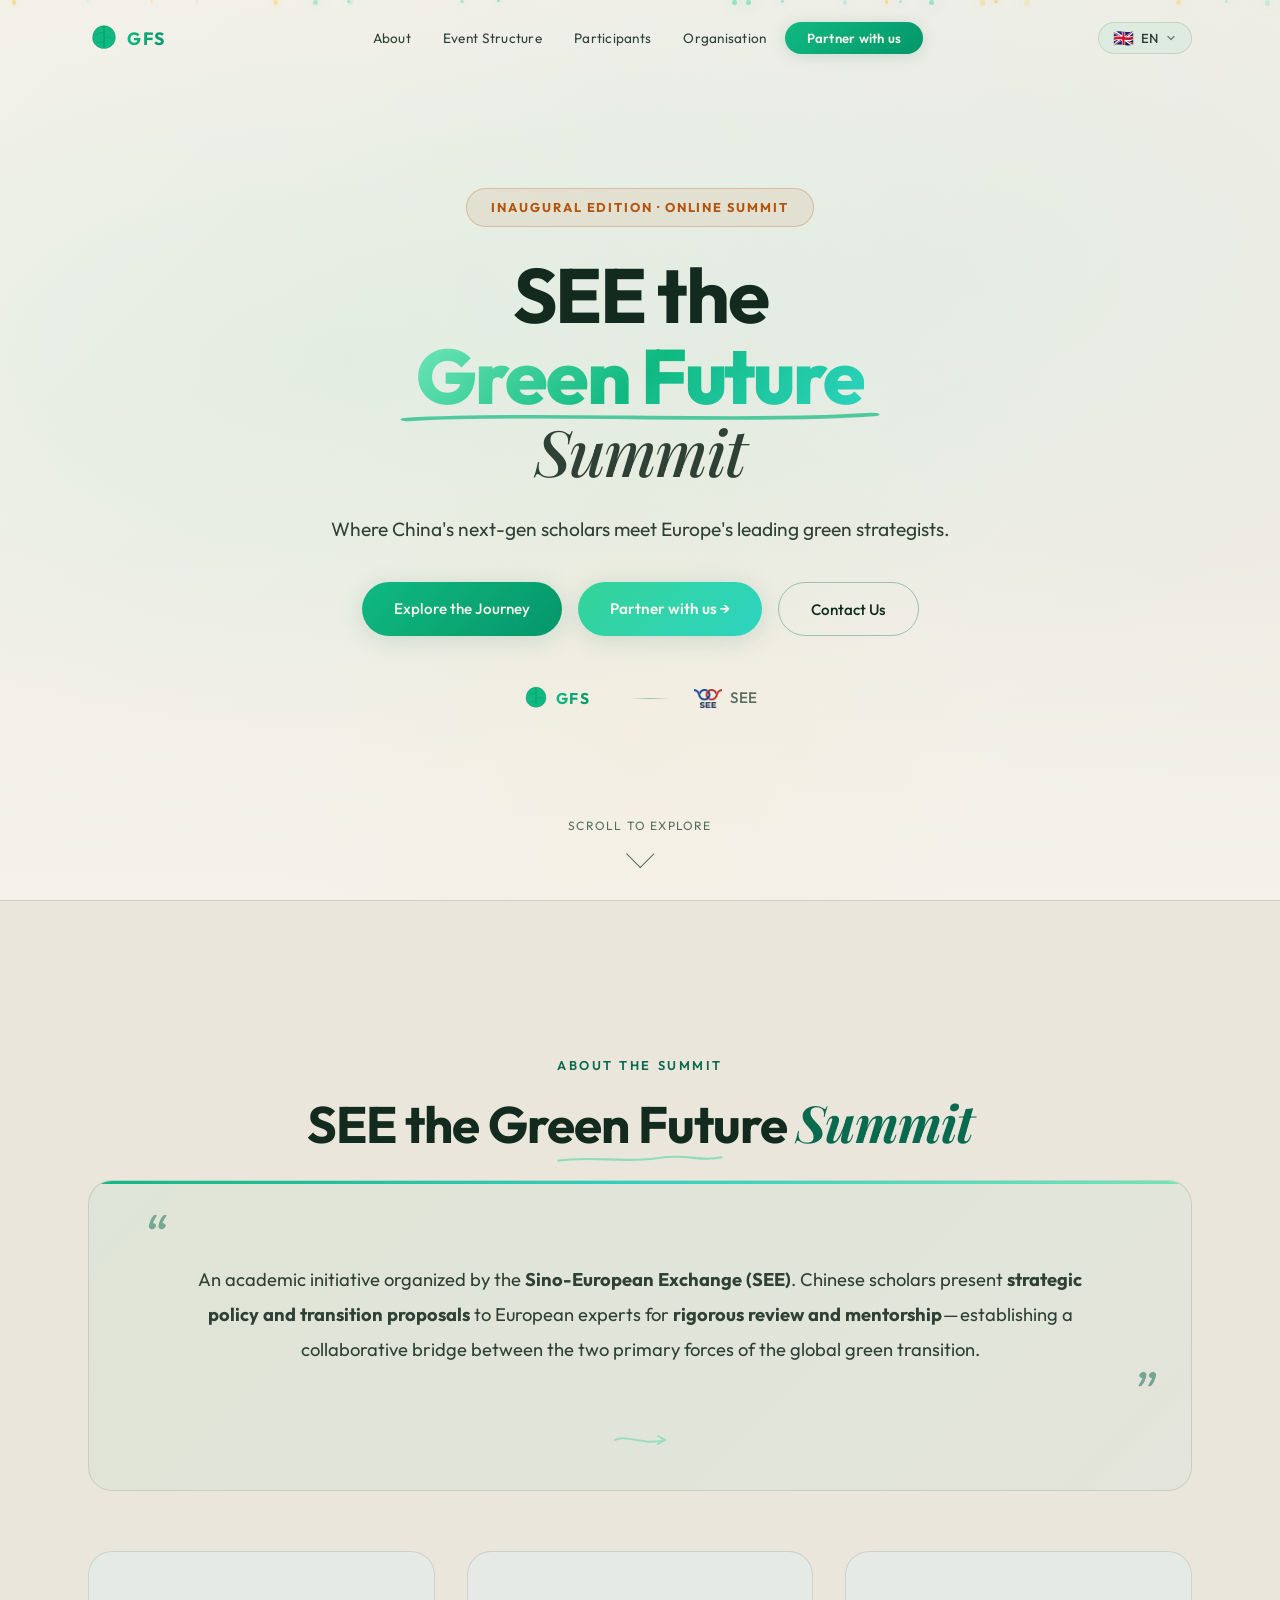
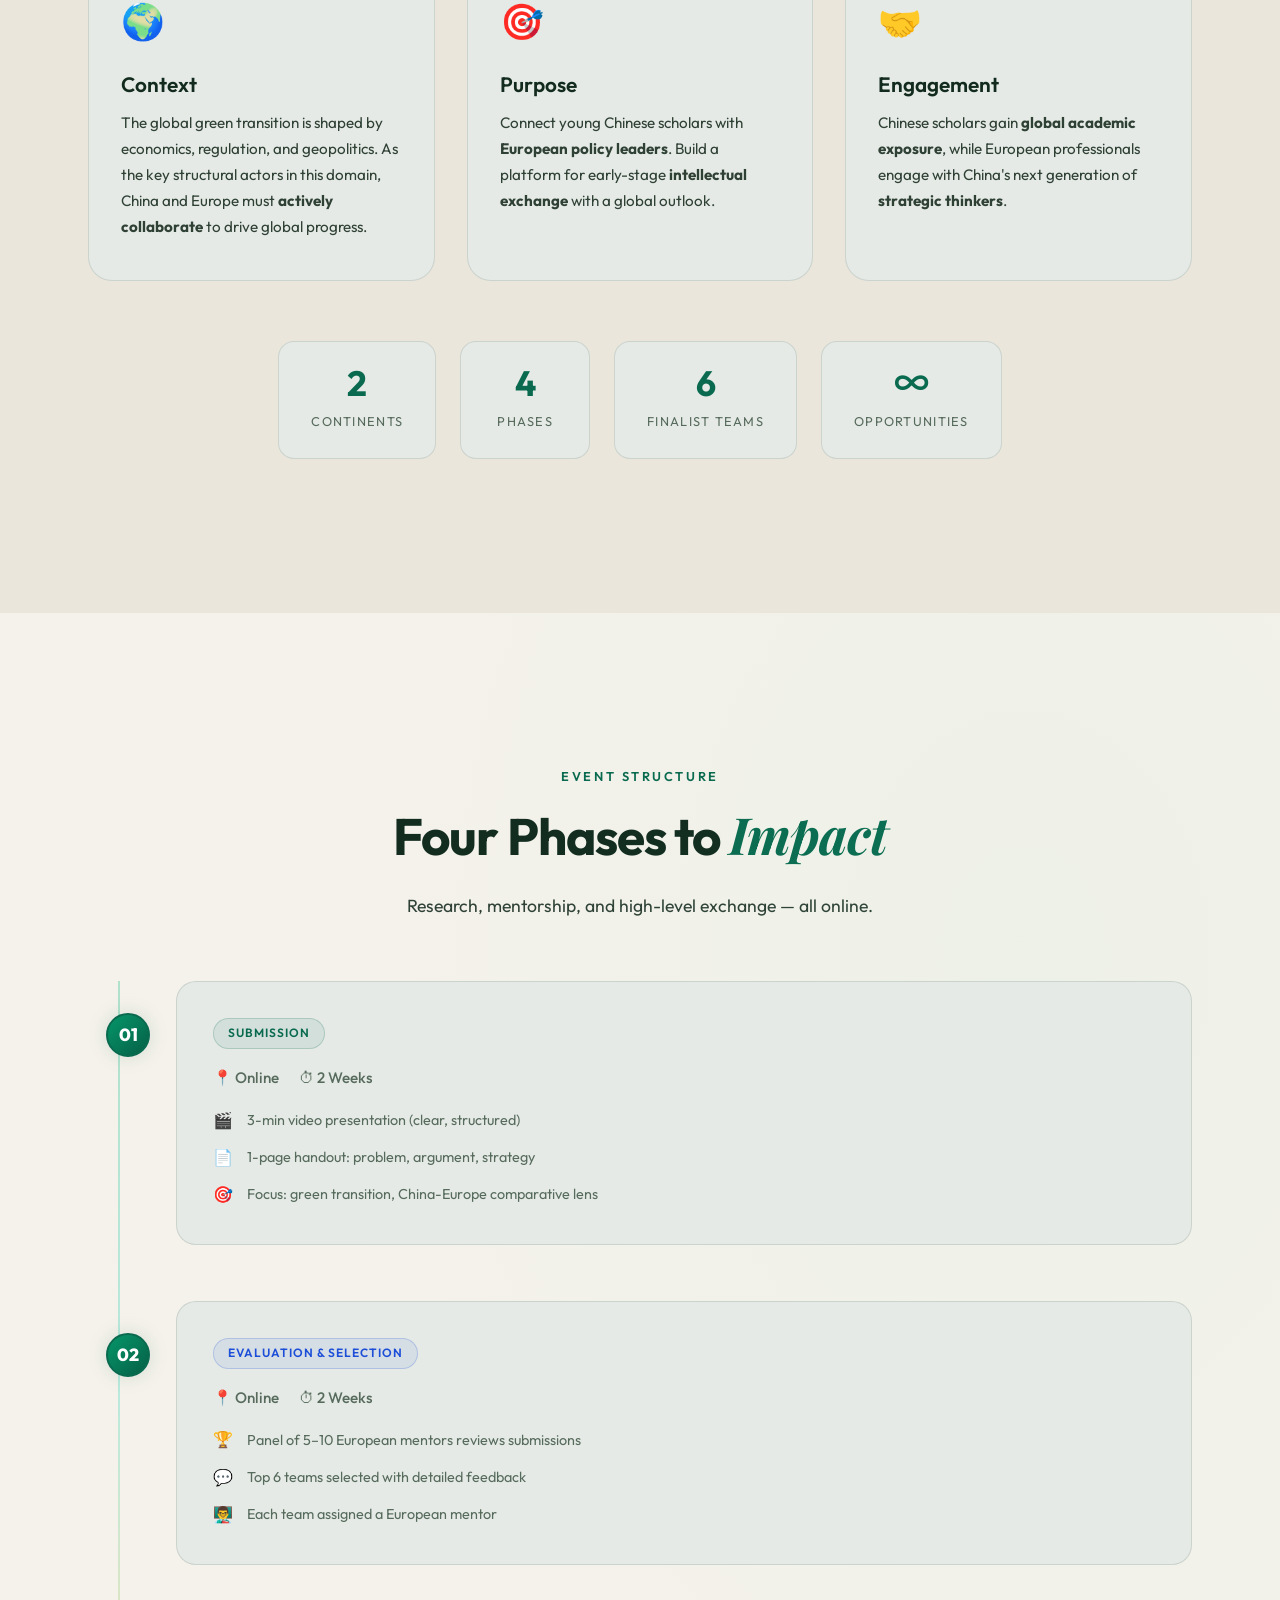
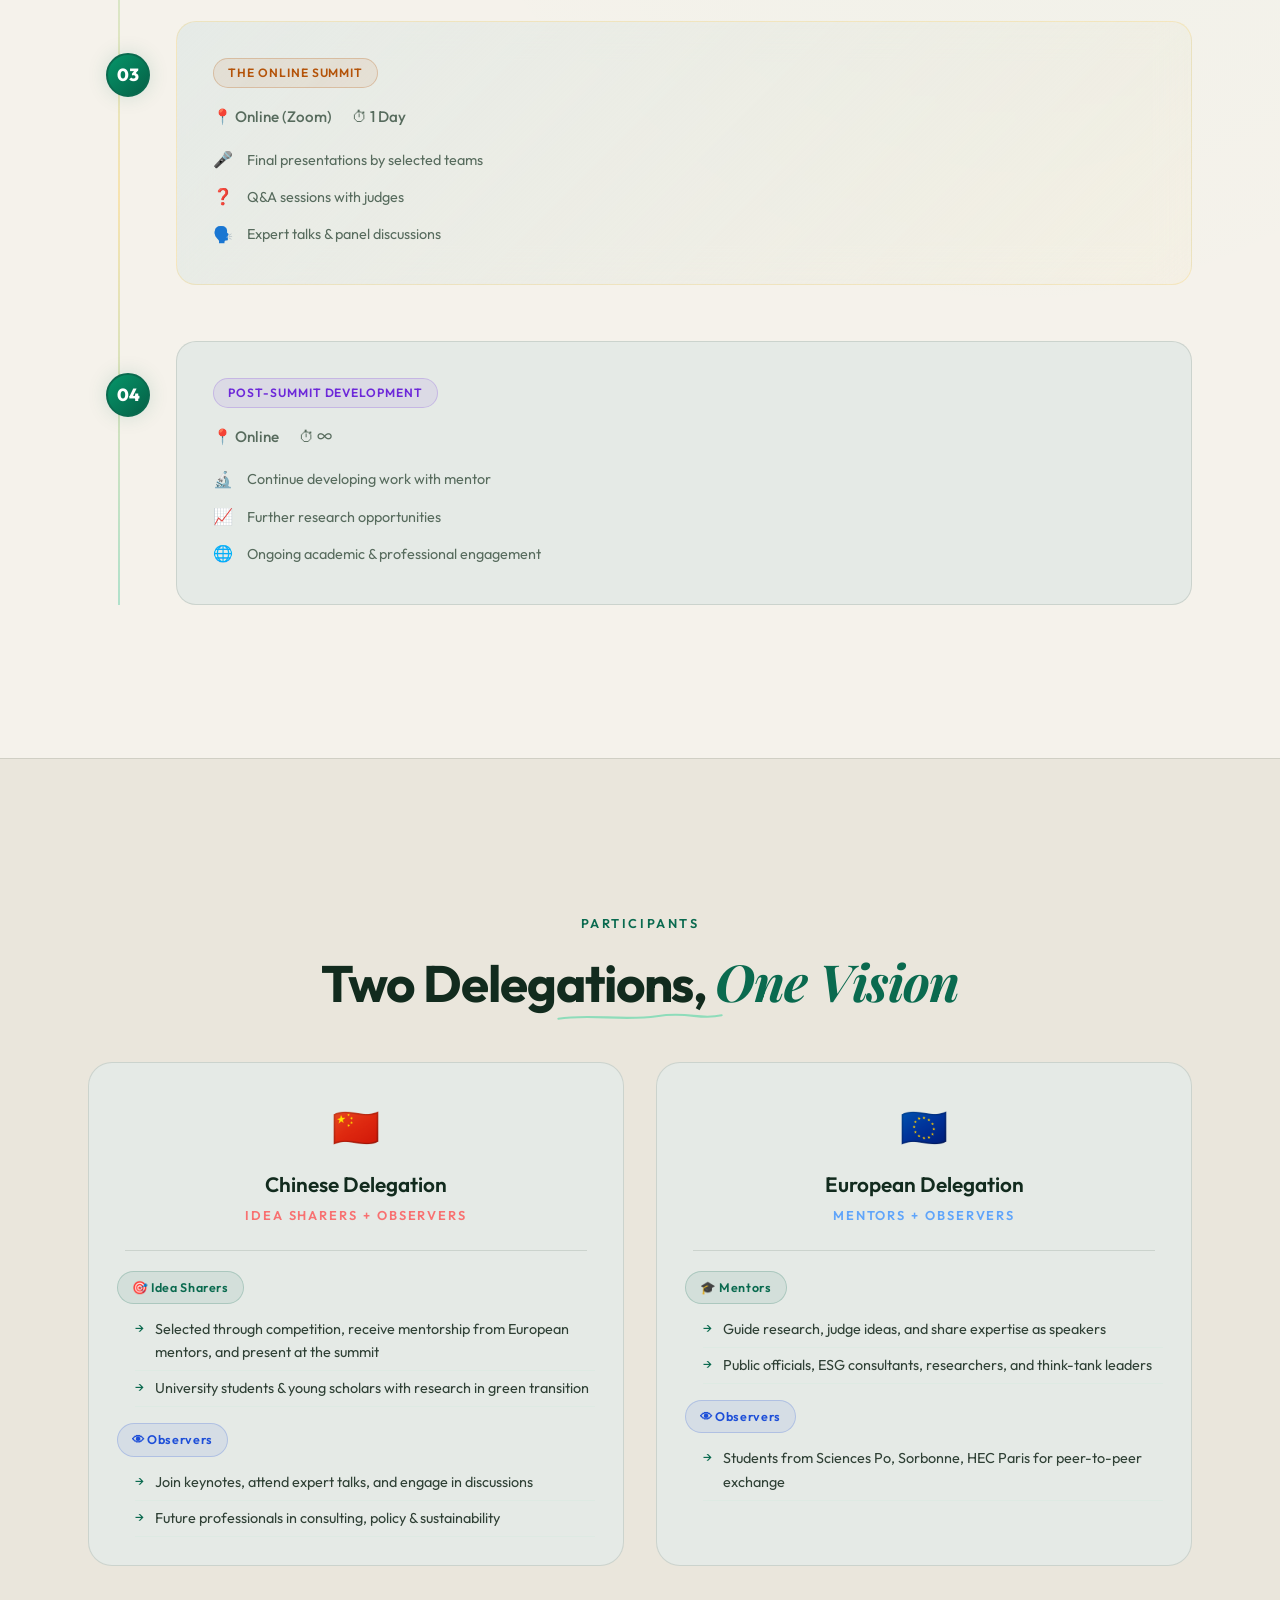
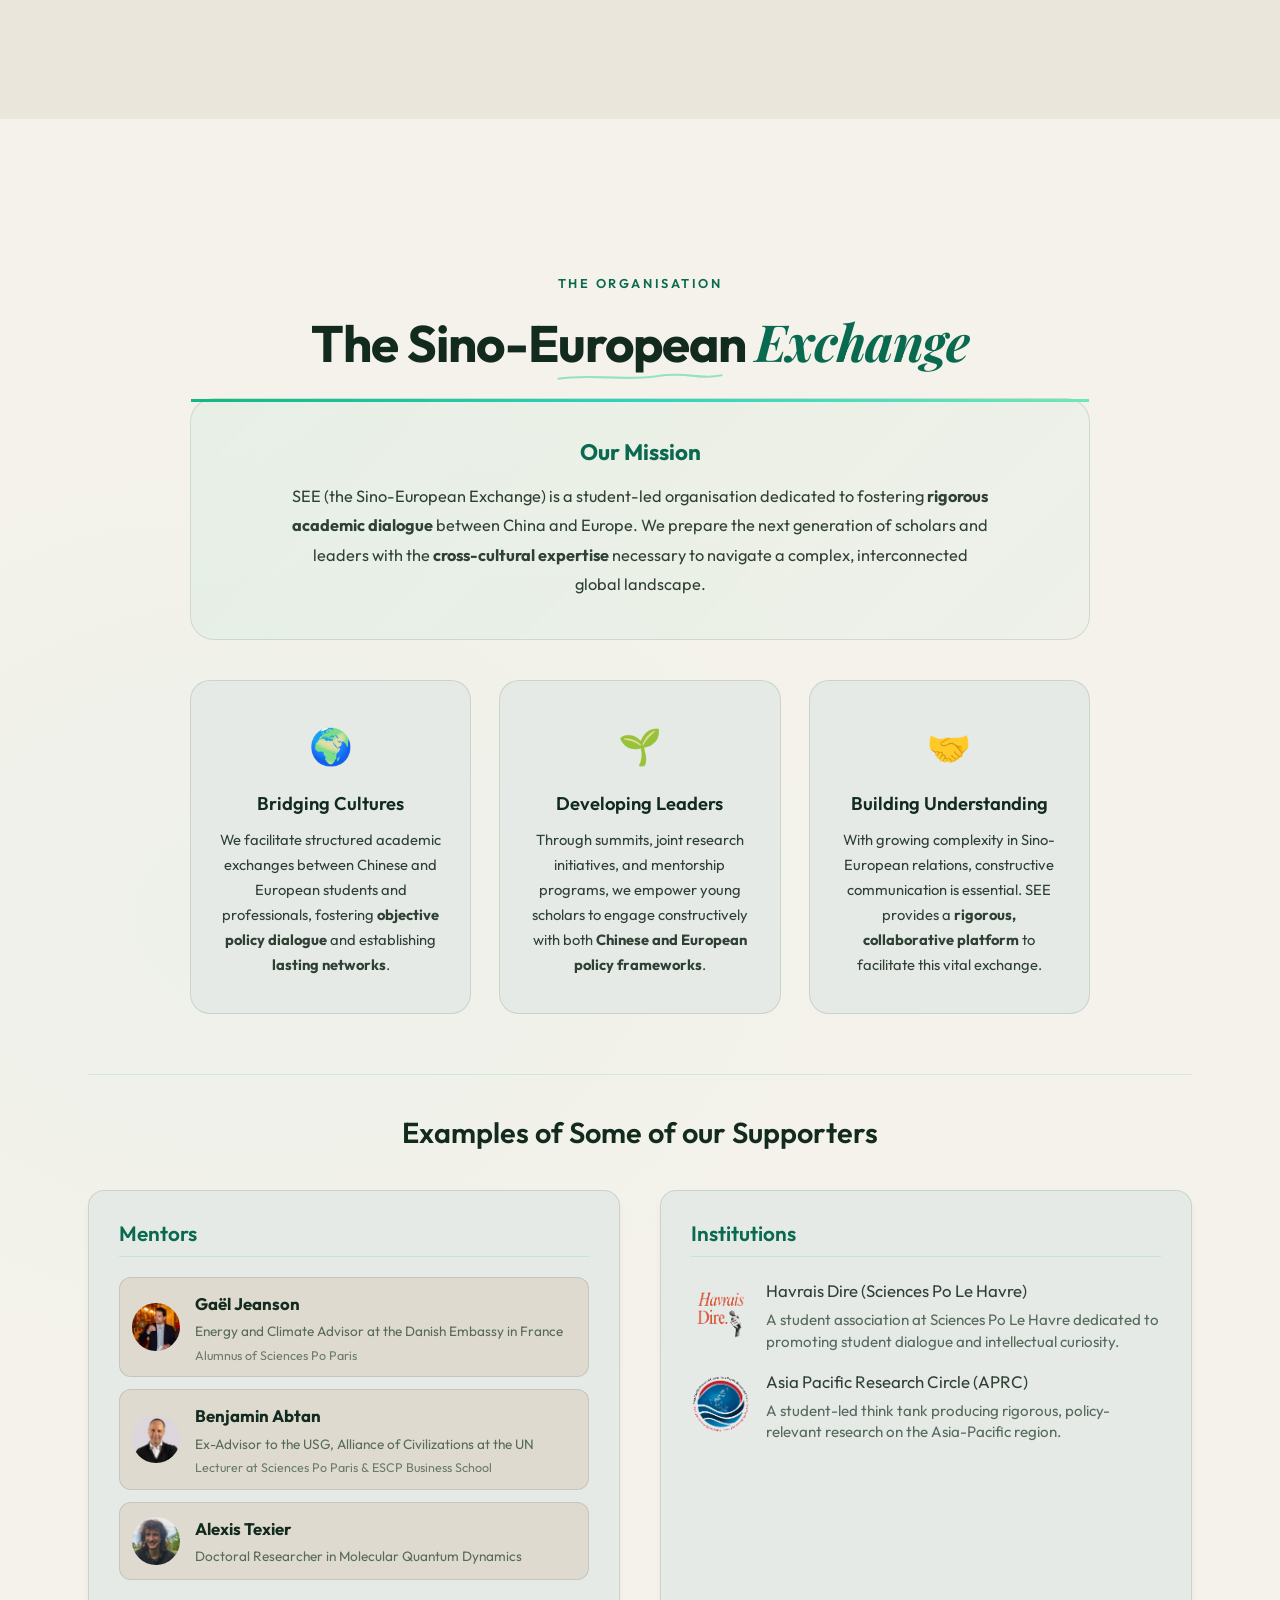
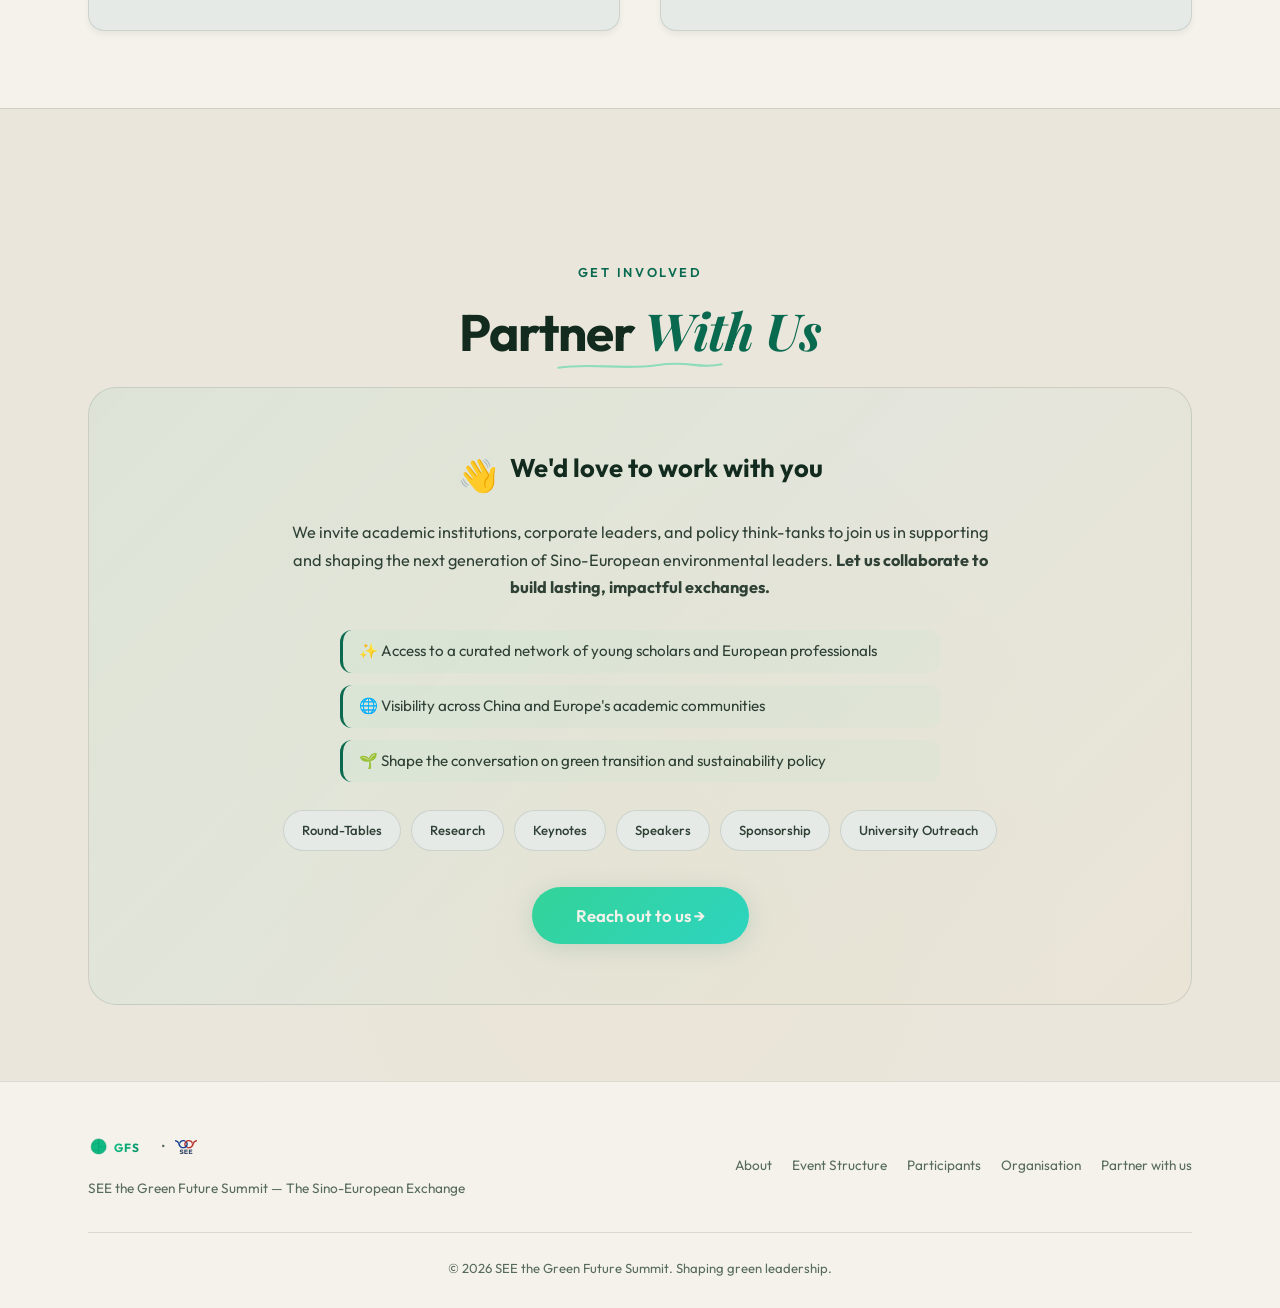
==== commit 93061d43: "Add files via upload" ====
--- a/index.html
+++ b/index.html
@@ -418,7 +418,7 @@
                 </div>
             </div>
             <div class="supporters-section reveal-up">
-                <h3 class="supporters-title" data-i18n="see.supporters.title">Our Current Supporters</h3>
+                <h3 class="supporters-title" data-i18n="see.supporters.title">Examples of Some of our Supporters</h3>
 
                 <div class="supporters-grid">
                     <div class="supporters-col">
@@ -436,7 +436,7 @@
                                 <img src="benjamin.jpg" alt="Benjamin Abtan" class="prof-avatar">
                                 <div class="prof-info">
                                     <span class="prof-name">Benjamin Abtan</span>
-                                    <span class="prof-desc" data-i18n-html="see.supporters.prof2">Lecturer at Sciences Po Paris & ESCP Business School<br><span style="display:block; margin-top:4px; font-size:0.92em; opacity:0.85;">President of the European Grassroots Antiracist Movement (EGAM)</span></span>
+                                    <span class="prof-desc" data-i18n-html="see.supporters.prof2">Ex-Advisor to the USG, Alliance of Civilizations at the UN<br><span style="display:block; margin-top:4px; font-size:0.92em; opacity:0.85;">Lecturer at Sciences Po Paris &amp; ESCP Business School</span></span>
                                 </div>
                             </a>
                             <a href="https://www.linkedin.com/in/alexis-texier-21b297164" target="_blank"
@@ -444,11 +444,10 @@
                                 <img src="alexis.jpg" alt="Alexis Texier" class="prof-avatar">
                                 <div class="prof-info">
                                     <span class="prof-name">Alexis Texier</span>
-                                    <span class="prof-desc" data-i18n-html="see.supporters.prof3">Doctoral Student at Panthéon-Sorbonne University<br><span style="display:block; margin-top:4px; font-size:0.92em; opacity:0.85;">Research Fellow in European Affairs</span></span>
+                                    <span class="prof-desc" data-i18n-html="see.supporters.prof3">Doctoral Researcher in Molecular Quantum Dynamics</span>
                                 </div>
                             </a>
                         </div>
-                        <p class="more-coming" data-i18n="see.supporters.more">More coming... 😉</p>
                     </div>
 
                     <div class="supporters-col">
@@ -464,7 +463,15 @@
                                         and intellectual curiosity.</span>
                                 </div>
                             </div>
-                        <p class="more-coming" data-i18n="see.supporters.more">More coming... 😉</p>
+                            <div class="supporter-inst">
+                                <img src="aprc-logo.png" alt="Asia Pacific Research Circle" class="inst-logo">
+                                <div class="inst-info">
+                                    <span class="supporter-name">Asia Pacific Research Circle (APRC)</span>
+                                    <span class="inst-desc" data-i18n="see.supporters.inst2_desc"
+                                        style="display:block; font-size:0.9em; color:var(--text-muted); margin-top:4px; line-height:1.4;">A student-led think tank producing rigorous, policy-relevant research on the Asia-Pacific region.</span>
+                                </div>
+                            </div>
+                        </div>
                     </div>
                 </div>
 
--- a/styles.css
+++ b/styles.css
@@ -1805,16 +1805,17 @@
     .nav-links {
         position: fixed;
         inset: 0;
-        background: rgba(10, 26, 20, 0.97);
-        backdrop-filter: blur(20px);
-        -webkit-backdrop-filter: blur(20px);
+        background: rgba(245, 242, 235, 0.97);
+        backdrop-filter: blur(24px);
+        -webkit-backdrop-filter: blur(24px);
         flex-direction: column;
         align-items: center;
         justify-content: center;
-        gap: 12px;
+        gap: 8px;
         opacity: 0;
         pointer-events: none;
-        transition: opacity 0.4s;
+        transition: opacity 0.35s var(--ease-out);
+        border-top: 2px solid rgba(10, 106, 79, 0.15);
     }
 
     .nav-links.open {
@@ -1839,8 +1840,21 @@
     }
 
     .nav-link {
-        font-size: 1.2rem;
-        padding: 12px 24px;
+        font-size: 1.25rem;
+        font-weight: 500;
+        padding: 14px 32px;
+        color: var(--text-primary);
+        border-radius: 12px;
+        width: 80%;
+        text-align: center;
+        border: 1px solid transparent;
+        transition: all 0.2s;
+    }
+
+    .nav-link:hover {
+        background: var(--bg-secondary);
+        border-color: var(--border);
+        color: var(--accent);
     }
 
     .section-label {
@@ -1857,6 +1871,42 @@
 
     .about-grid-3 {
         grid-template-columns: 1fr;
+    }
+
+    .supporters-grid {
+        grid-template-columns: 1fr;
+        gap: 24px;
+    }
+
+    .supporters-col {
+        padding: 22px 18px;
+    }
+
+    .see-values-grid {
+        grid-template-columns: 1fr;
+        gap: 16px;
+    }
+
+    .supporter-prof {
+        gap: 12px;
+        padding: 10px;
+    }
+
+    .prof-avatar {
+        width: 42px;
+        height: 42px;
+        flex-shrink: 0;
+    }
+
+    .inst-logo {
+        width: 48px;
+        height: 48px;
+        flex-shrink: 0;
+    }
+
+    .supporter-inst {
+        flex-wrap: wrap;
+        align-items: flex-start;
     }
 
     .timeline {
@@ -1958,7 +2008,24 @@
     .looking-ahead {
         padding: 20px 18px;
     }
+
     .see-value-card {
         padding: 28px 18px;
     }
-}
+
+    .supporters-col h4 {
+        font-size: 1.1rem;
+    }
+
+    .prof-name {
+        font-size: 0.95rem;
+    }
+
+    .prof-desc {
+        font-size: 0.8rem;
+    }
+
+    .supporters-title {
+        font-size: 1.5rem;
+    }
+}
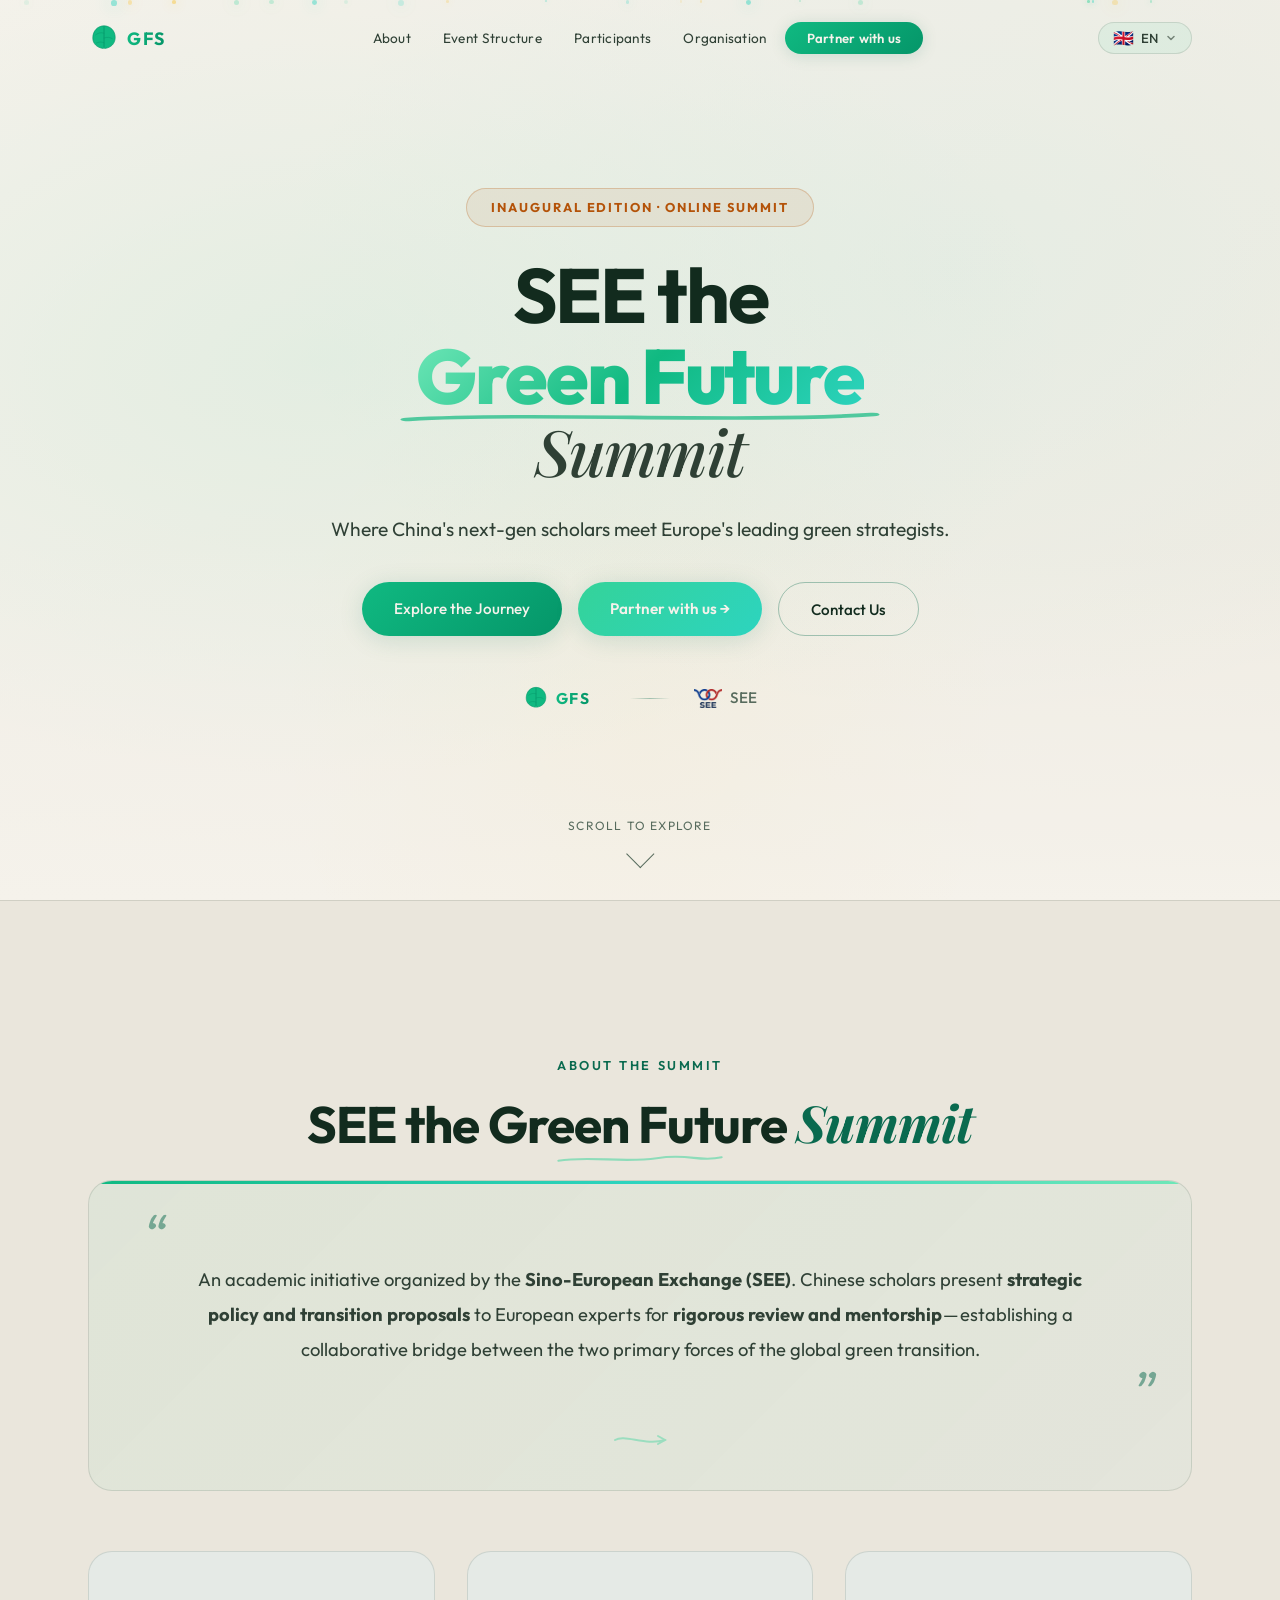
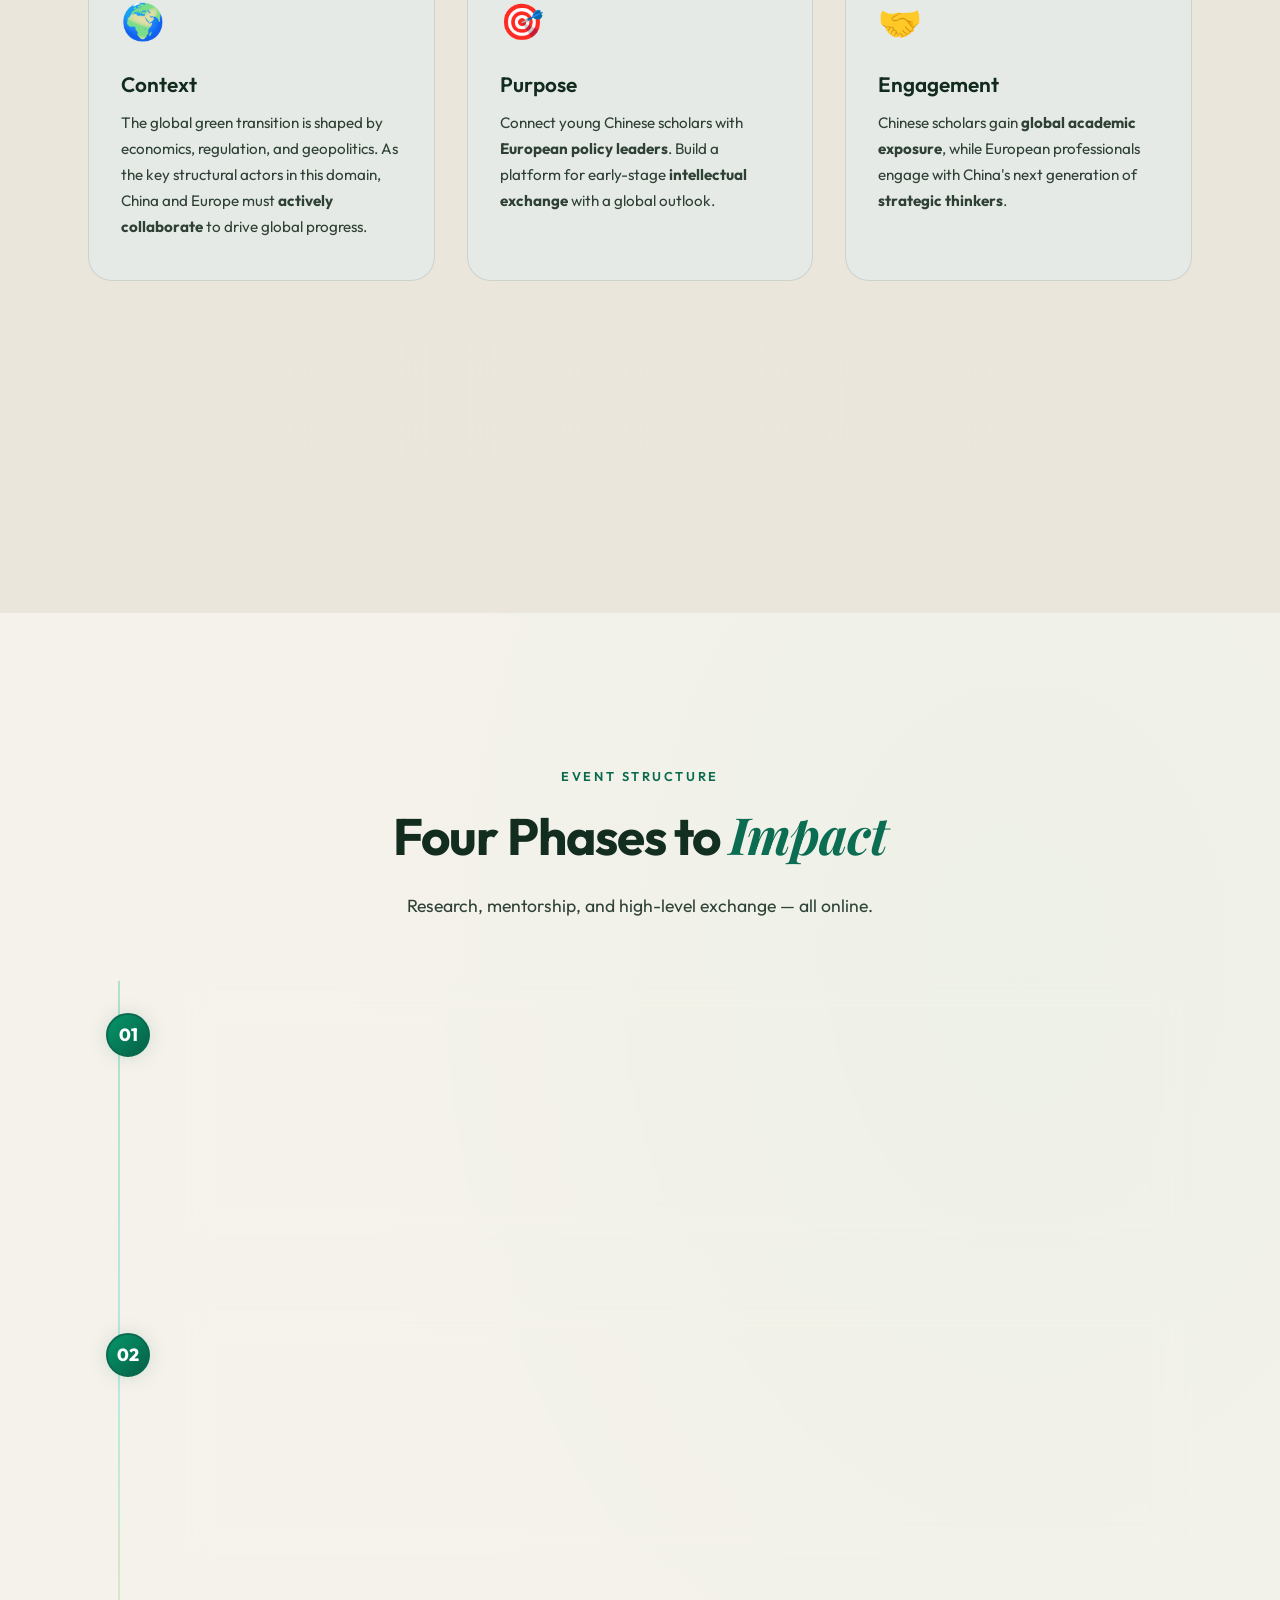
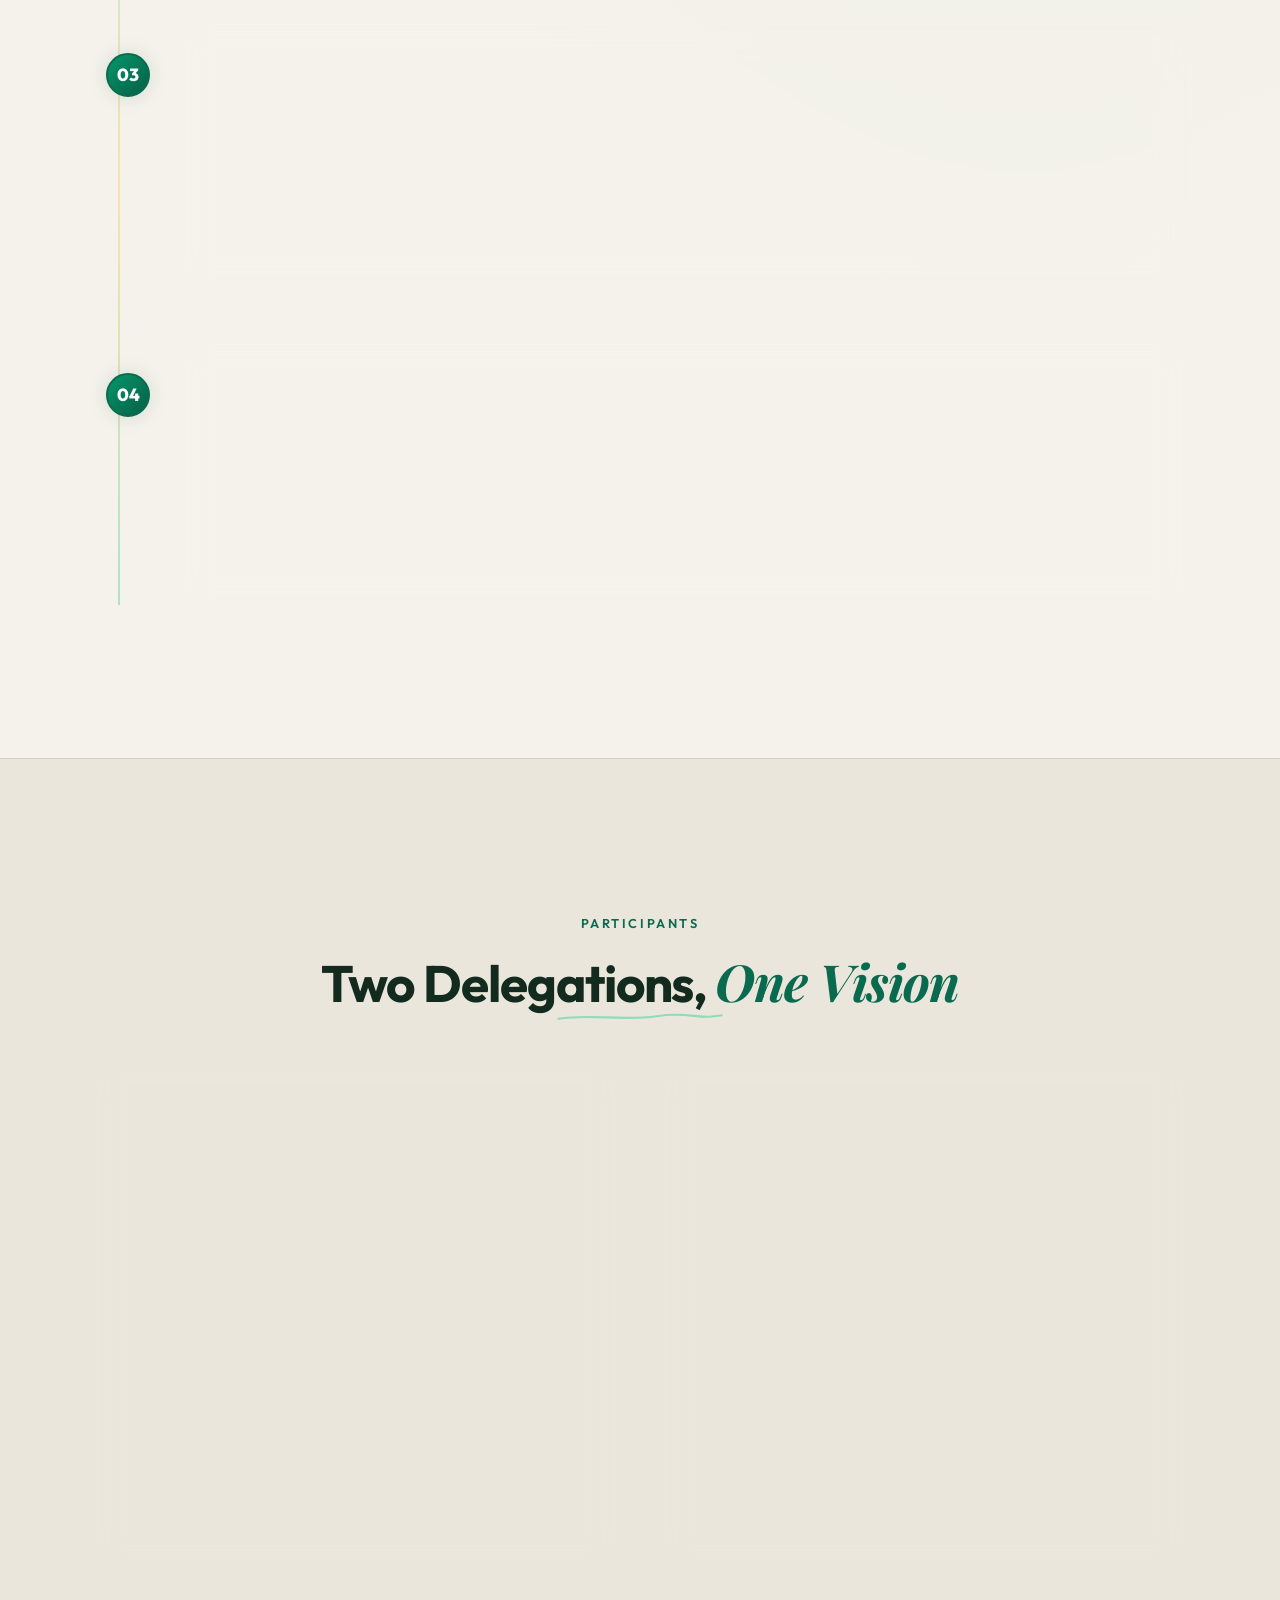
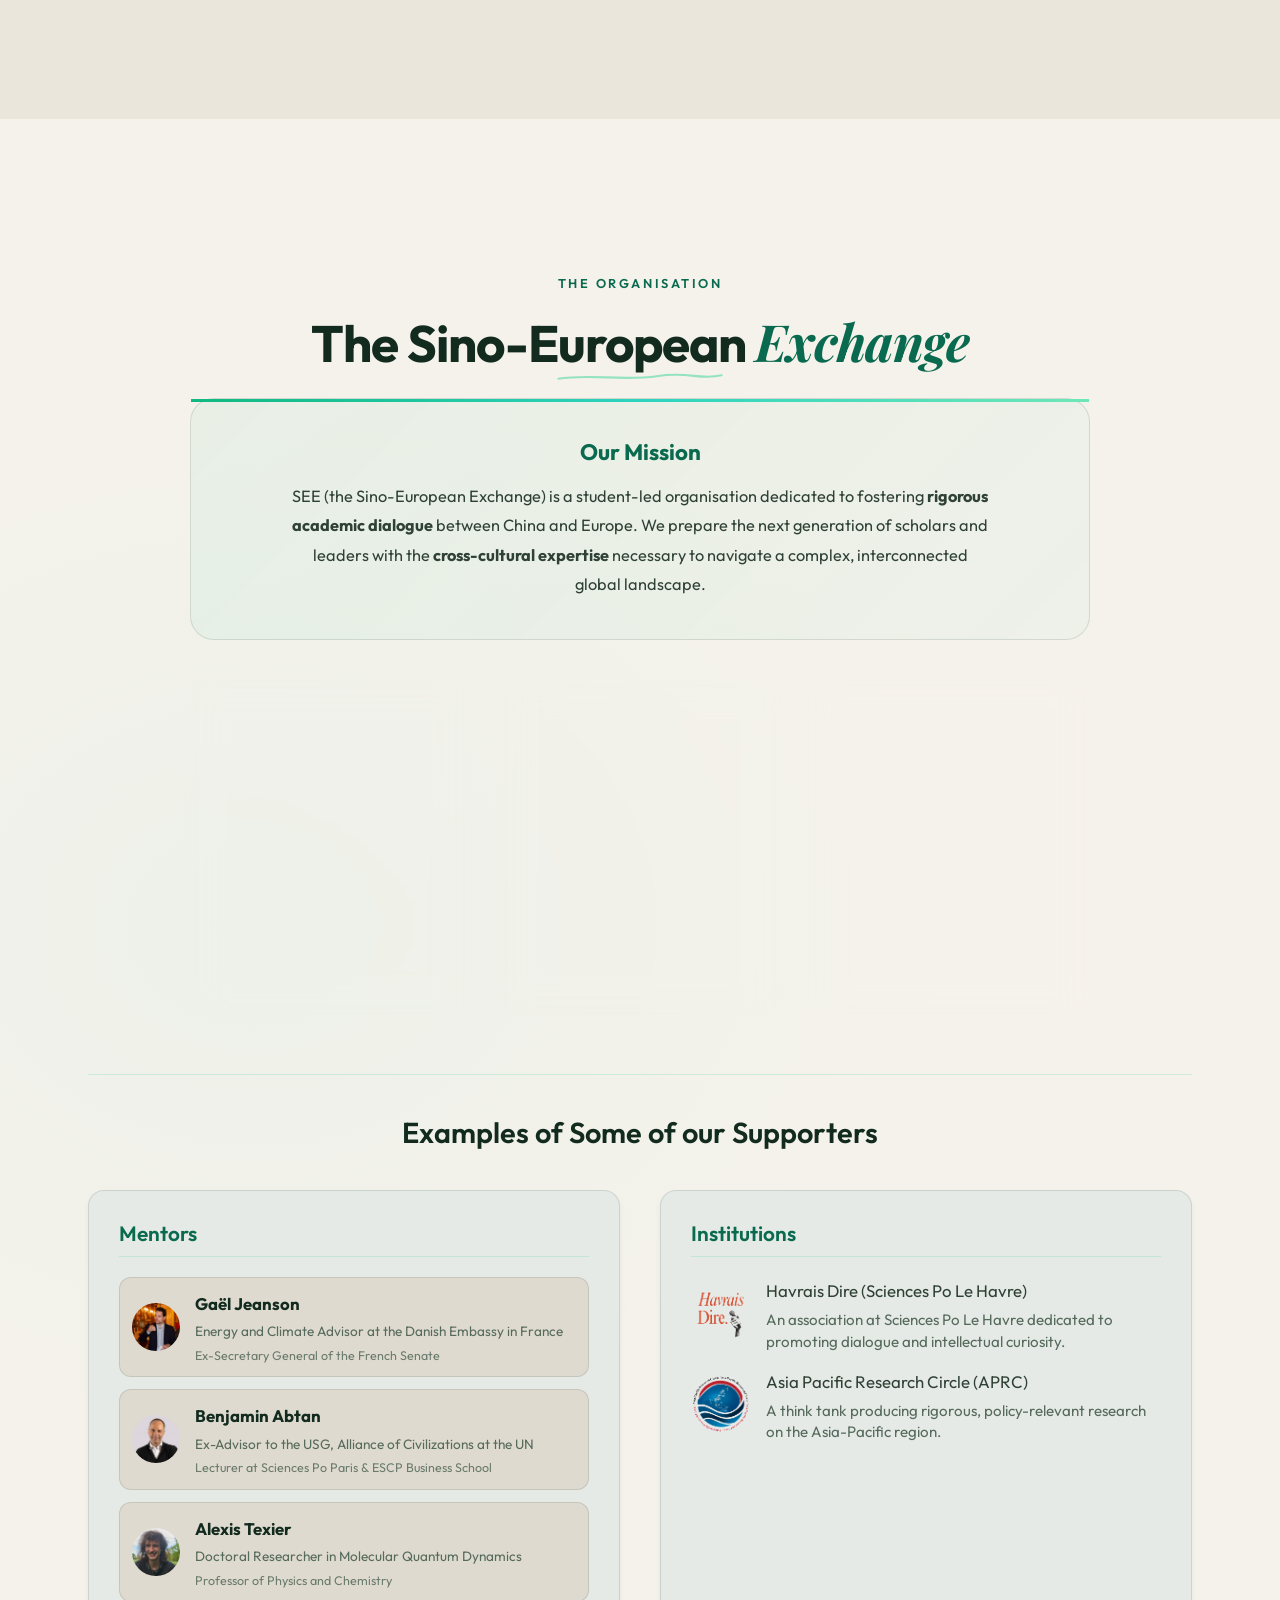
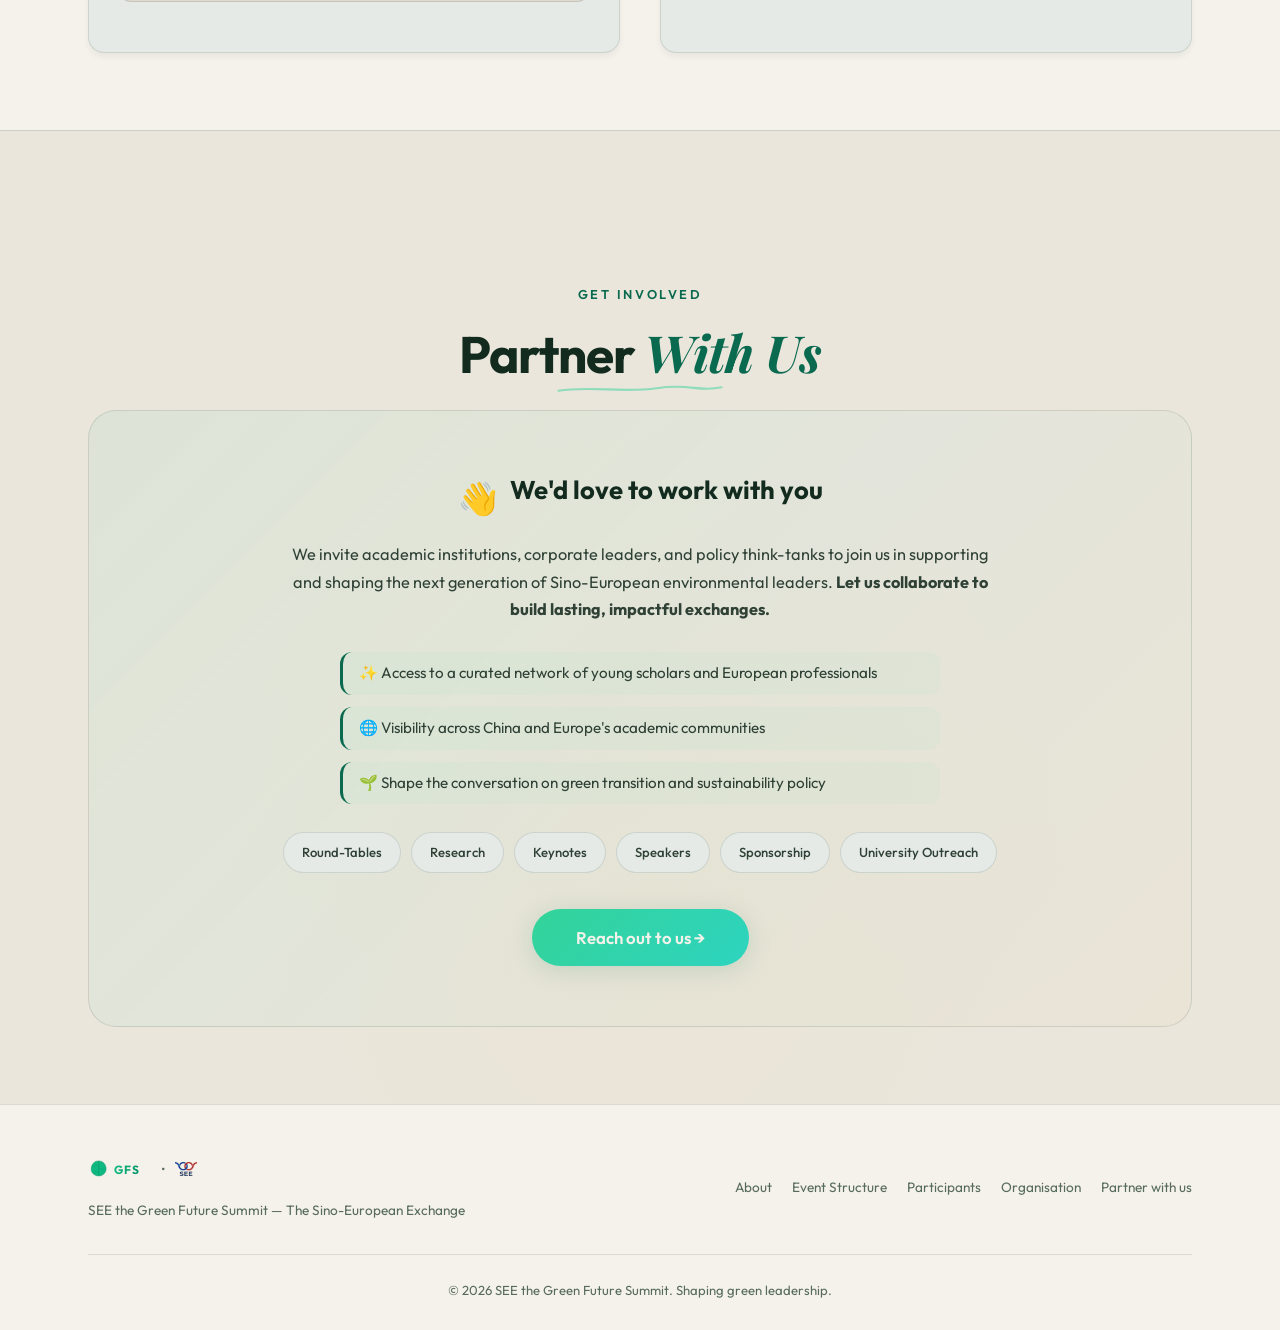
==== commit a62e3350: "Add files via upload" ====
--- a/index.html
+++ b/index.html
@@ -429,7 +429,7 @@
                                 <img src="gael.jpg" alt="Gaël Jeanson" class="prof-avatar">
                                 <div class="prof-info">
                                     <span class="prof-name">Gaël Jeanson</span>
-                                    <span class="prof-desc" data-i18n-html="see.supporters.prof1">Energy and Climate Advisor at the Danish Embassy in France<br><span style="display:block; margin-top:4px; font-size:0.92em; opacity:0.85;">Alumnus of Sciences Po Paris</span></span>
+                                    <span class="prof-desc" data-i18n-html="see.supporters.prof1">Energy and Climate Advisor at the Danish Embassy in France<br><span style="display:block; margin-top:4px; font-size:0.92em; opacity:0.85;">Ex-Secretary General of the French Senate</span></span>
                                 </div>
                             </a>
                             <a href="https://www.linkedin.com/in/benjaminabtan" target="_blank" class="supporter-prof">
@@ -444,7 +444,7 @@
                                 <img src="alexis.jpg" alt="Alexis Texier" class="prof-avatar">
                                 <div class="prof-info">
                                     <span class="prof-name">Alexis Texier</span>
-                                    <span class="prof-desc" data-i18n-html="see.supporters.prof3">Doctoral Researcher in Molecular Quantum Dynamics</span>
+                                    <span class="prof-desc" data-i18n-html="see.supporters.prof3">Doctoral Researcher in Molecular Quantum Dynamics<br><span style="display:block; margin-top:4px; font-size:0.92em; opacity:0.85;">Professor of Physics and Chemistry</span></span>
                                 </div>
                             </a>
                         </div>
@@ -458,9 +458,7 @@
                                 <div class="inst-info">
                                     <span class="supporter-name">Havrais Dire (Sciences Po Le Havre)</span>
                                     <span class="inst-desc" data-i18n="see.supporters.inst1_desc"
-                                        style="display:block; font-size:0.9em; color:var(--text-muted); margin-top:4px; line-height:1.4;">A
-                                        student association at Sciences Po Le Havre dedicated to promoting student dialogue
-                                        and intellectual curiosity.</span>
+                                        style="display:block; font-size:0.9em; color:var(--text-muted); margin-top:4px; line-height:1.4;">An association at Sciences Po Le Havre dedicated to promoting dialogue and intellectual curiosity.</span>
                                 </div>
                             </div>
                             <div class="supporter-inst">
@@ -468,7 +466,7 @@
                                 <div class="inst-info">
                                     <span class="supporter-name">Asia Pacific Research Circle (APRC)</span>
                                     <span class="inst-desc" data-i18n="see.supporters.inst2_desc"
-                                        style="display:block; font-size:0.9em; color:var(--text-muted); margin-top:4px; line-height:1.4;">A student-led think tank producing rigorous, policy-relevant research on the Asia-Pacific region.</span>
+                                        style="display:block; font-size:0.9em; color:var(--text-muted); margin-top:4px; line-height:1.4;">A think tank producing rigorous, policy-relevant research on the Asia-Pacific region.</span>
                                 </div>
                             </div>
                         </div>
